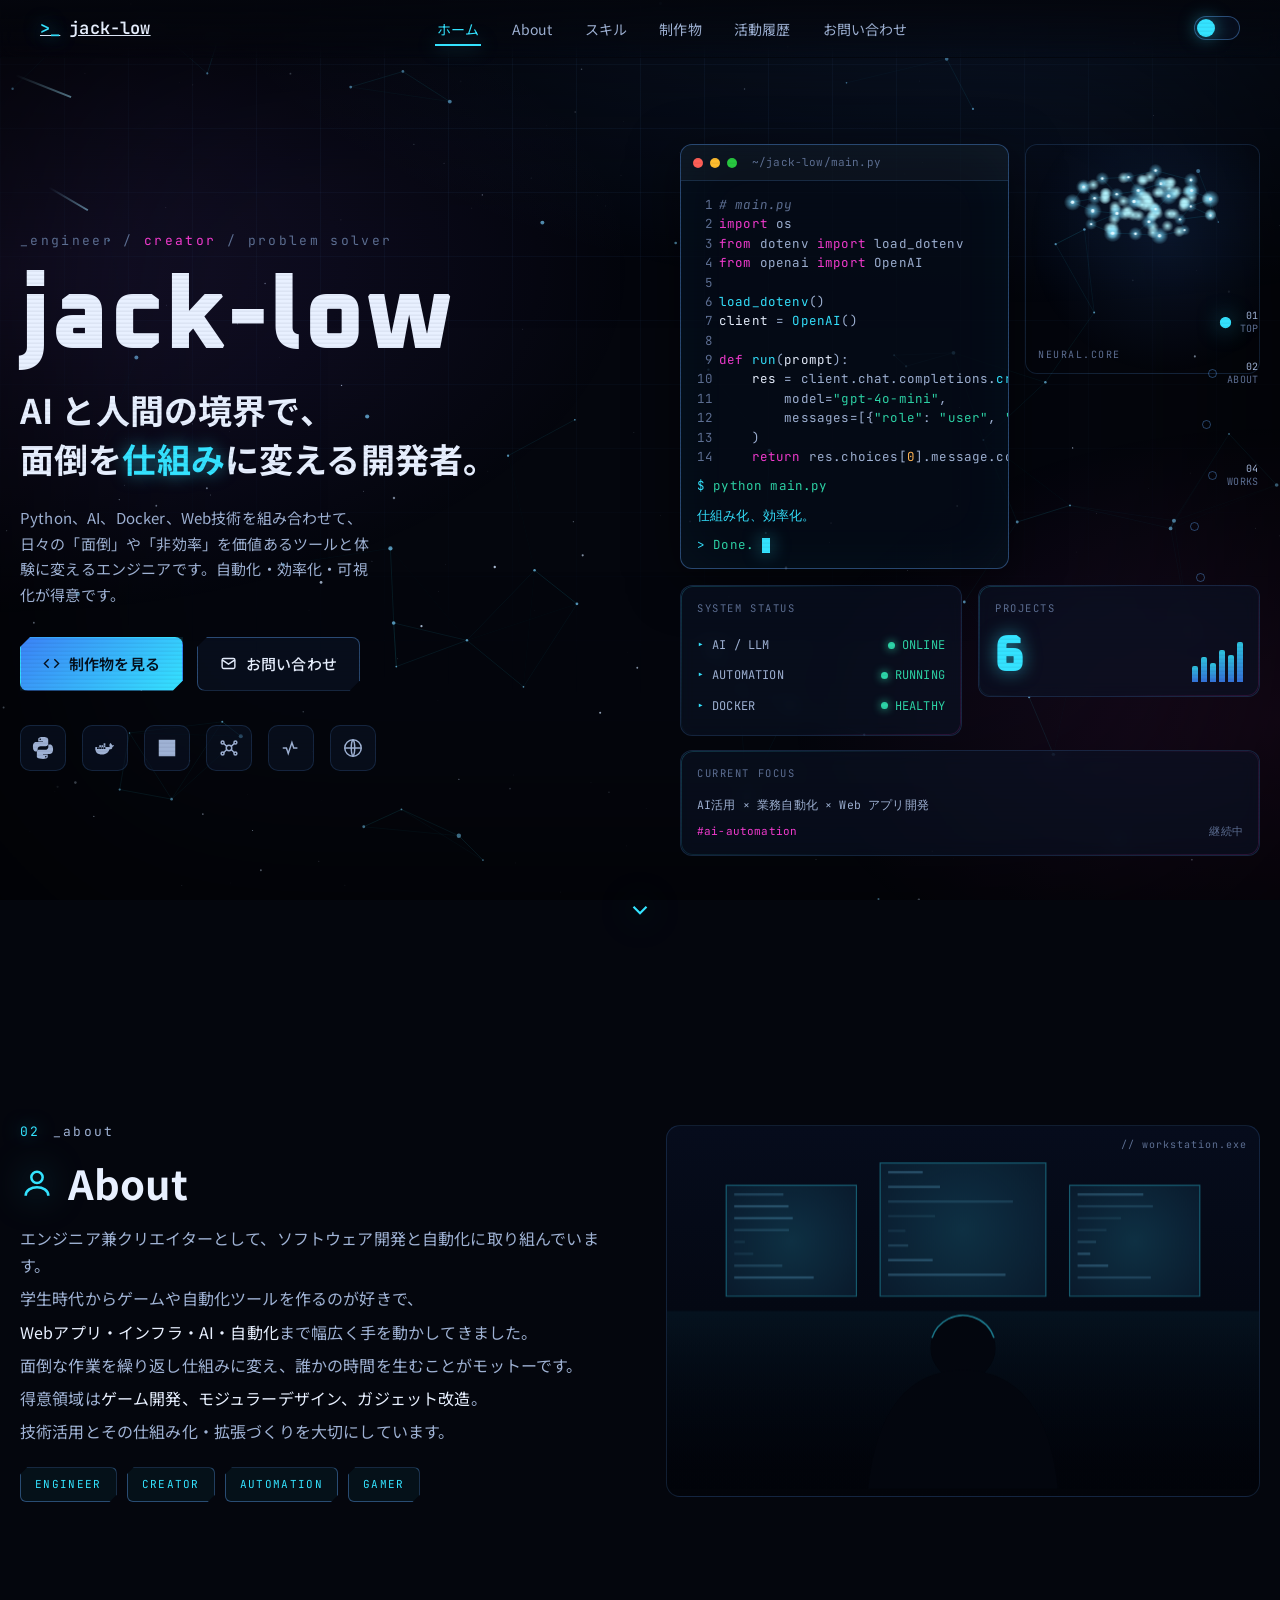
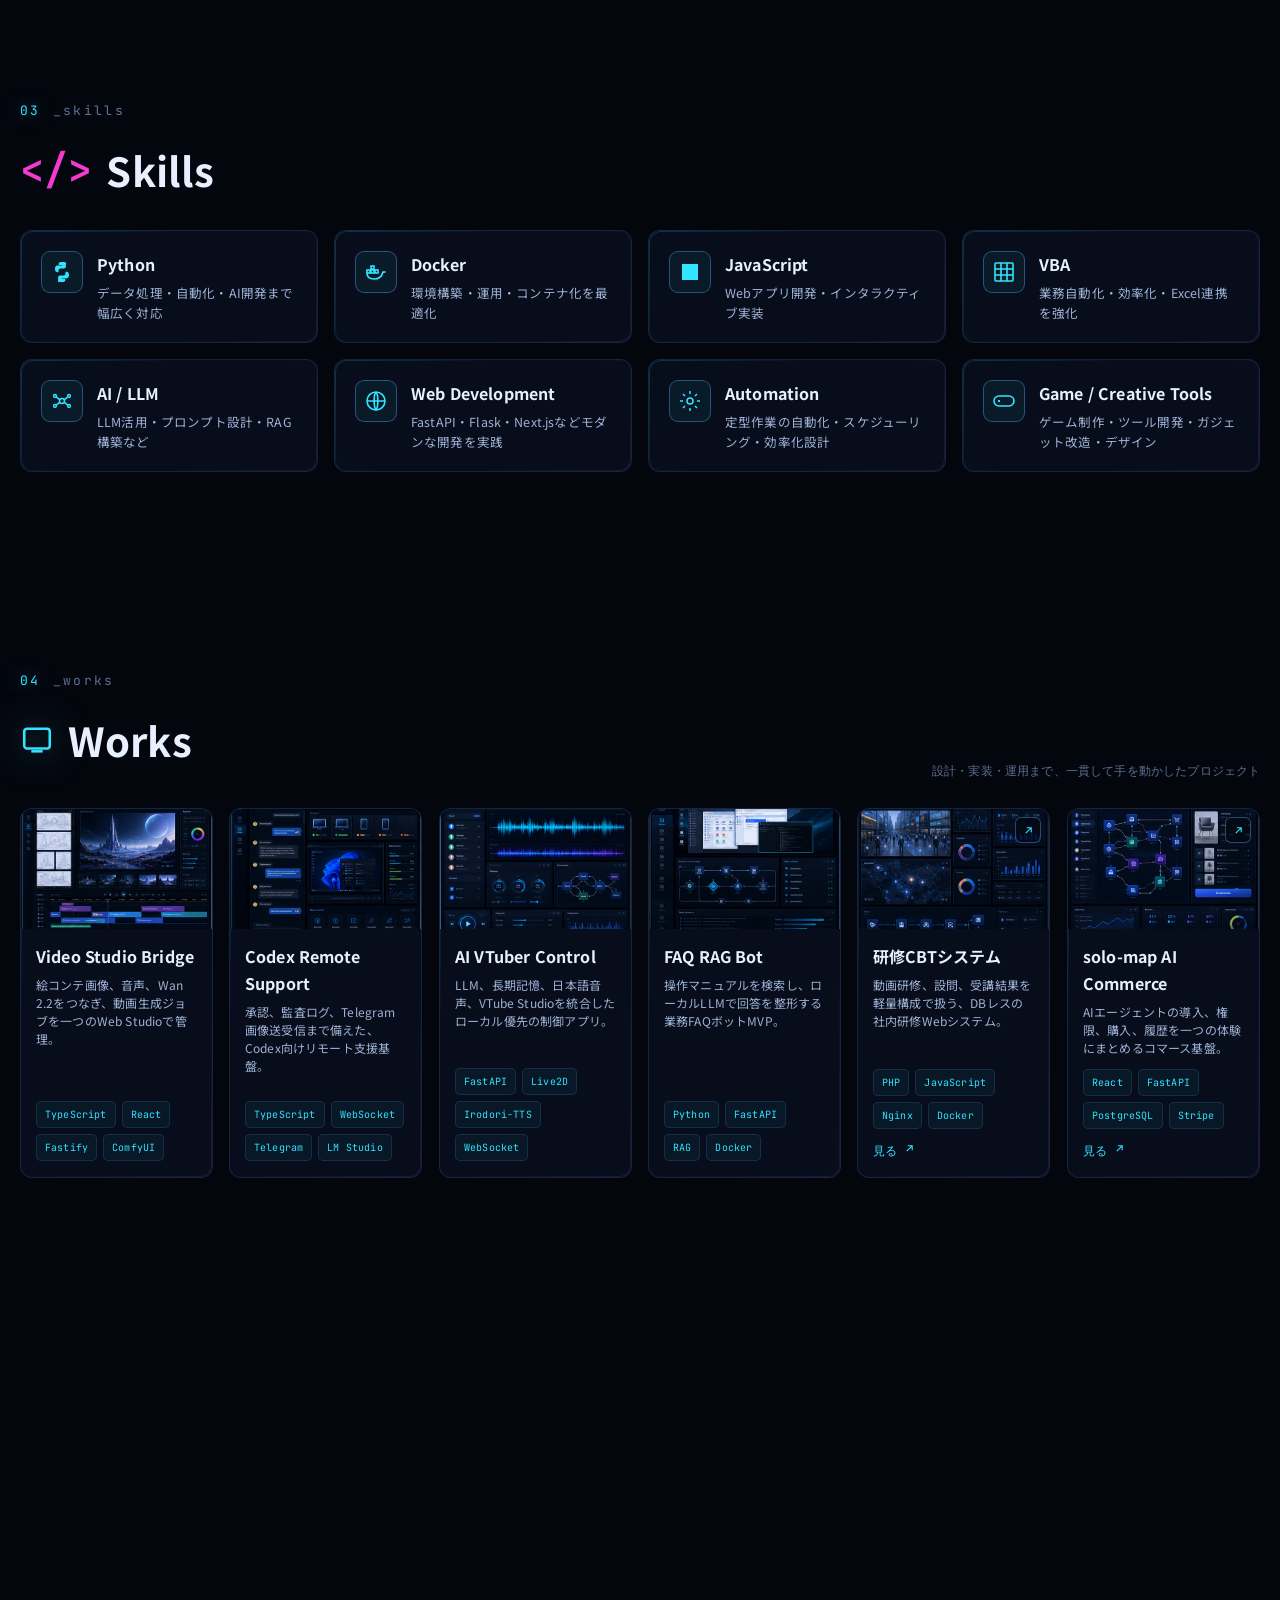
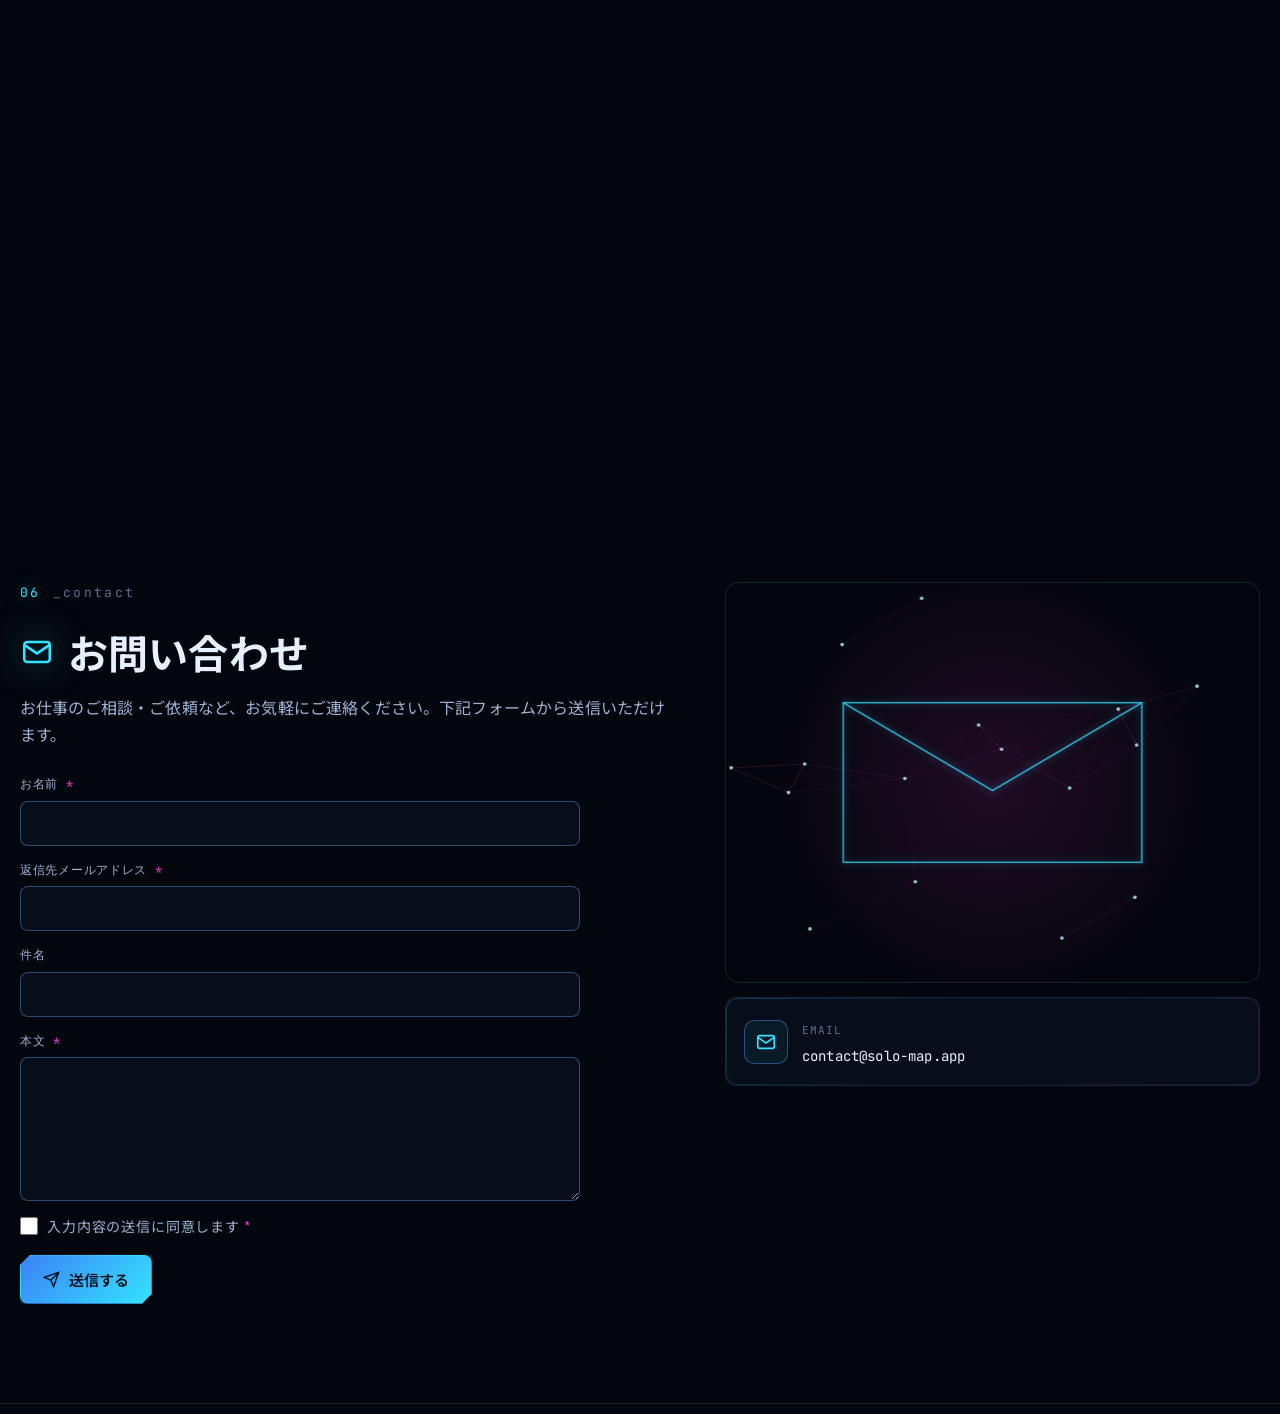
==== index.html @ bd703903 "Publish portfolio" ====
<!DOCTYPE html>
<html lang="ja" data-theme="dark">
<head>
<meta charset="UTF-8">
<meta name="viewport" content="width=device-width, initial-scale=1.0">

<!-- ===== Primary meta ===== -->
<title>jack-low — Engineer / Creator / Problem Solver</title>
<meta name="description" content="AIと自動化で日々の「面倒」を仕組みに変えるエンジニア jack-low のポートフォリオ。Python・AI/LLM・Docker・Web を軸に、自動化・効率化・可視化を手掛けています。">
<meta name="author" content="jack-low">
<meta name="robots" content="index, follow">
<meta name="theme-color" content="#04060d" media="(prefers-color-scheme: dark)">
<meta name="theme-color" content="#eef2fb" media="(prefers-color-scheme: light)">
<link rel="canonical" href="https://pfo.solo-map.app/">

<!-- ===== Open Graph ===== -->
<meta property="og:type" content="website">
<meta property="og:site_name" content="jack-low — Portfolio">
<meta property="og:title" content="jack-low — Engineer / Creator / Problem Solver">
<meta property="og:description" content="AIと自動化で日々の「面倒」を仕組みに変えるエンジニア jack-low のポートフォリオ。">
<meta property="og:url" content="https://pfo.solo-map.app/">
<meta property="og:locale" content="ja_JP">
<meta property="og:image" content="https://pfo.solo-map.app/assets/og-image.png">
<meta property="og:image:width" content="1200">
<meta property="og:image:height" content="630">
<meta property="og:image:alt" content="jack-low — Engineer / Creator / Problem Solver">

<!-- ===== Twitter/X card ===== -->
<meta name="twitter:card" content="summary_large_image">
<meta name="twitter:title" content="jack-low — Engineer / Creator / Problem Solver">
<meta name="twitter:description" content="AIと自動化で日々の「面倒」を仕組みに変えるエンジニア jack-low のポートフォリオ。">
<meta name="twitter:image" content="https://pfo.solo-map.app/assets/og-image.png">

<!-- ===== Icons / manifest ===== -->
<link rel="icon" href="/assets/favicon.svg" type="image/svg+xml">
<link rel="icon" href="/assets/favicon-32.png" sizes="32x32" type="image/png">
<link rel="apple-touch-icon" href="/assets/apple-touch-icon.png">
<link rel="manifest" href="/site.webmanifest">

<!-- ===== Fonts ===== -->
<link rel="preconnect" href="https://fonts.googleapis.com">
<link rel="preconnect" href="https://fonts.gstatic.com" crossorigin>
<link href="https://fonts.googleapis.com/css2?family=Oxanium:wght@500;600;700;800&family=Noto+Sans+JP:wght@400;500;700&family=JetBrains+Mono:wght@400;500;600&display=swap" rel="stylesheet">

<!-- ===== Styles ===== -->
<link rel="stylesheet" href="css/style.css">
<link rel="stylesheet" href="css/sections.css">

<!-- ===== Structured data ===== -->
<script type="application/ld+json">
{
  "@context": "https://schema.org",
  "@type": "Person",
  "name": "jack-low",
  "url": "https://pfo.solo-map.app/",
  "image": "https://pfo.solo-map.app/assets/og-image.png",
  "jobTitle": "Engineer / Creator",
  "email": "mailto:contact@solo-map.app",
  "knowsAbout": ["Python", "AI", "LLM", "Docker", "JavaScript", "Web Development", "Automation"],
  "description": "AIと自動化で日々の面倒を仕組みに変えるエンジニア。"
}
</script>
<script type="application/ld+json">
{
  "@context": "https://schema.org",
  "@type": "WebSite",
  "name": "jack-low — Portfolio",
  "url": "https://pfo.solo-map.app/",
  "inLanguage": "ja"
}
</script>
</head>
<body>

<!-- skip link -->
<a class="skip-link" href="#main">本文へスキップ</a>

<!-- backdrop layers (decorative) -->
<canvas id="bg-canvas" aria-hidden="true"></canvas>
<div class="atmosphere" aria-hidden="true"></div>
<div class="grid-overlay" aria-hidden="true"></div>
<div class="vignette" aria-hidden="true"></div>

<!-- ===== NAV ===== -->
<nav class="nav" id="nav" aria-label="メインナビゲーション">
  <a class="brand" href="#top"><span class="chev" aria-hidden="true">&gt;_</span> jack-low</a>
  <ul class="nav-links">
    <li><a href="#top" data-nav="top" class="active" aria-current="page">ホーム</a></li>
    <li><a href="#about" data-nav="about">About</a></li>
    <li><a href="#skills" data-nav="skills">スキル</a></li>
    <li><a href="#works" data-nav="works">制作物</a></li>
    <li><a href="#timeline" data-nav="timeline">活動履歴</a></li>
    <li><a href="#contact" data-nav="contact">お問い合わせ</a></li>
  </ul>
  <div class="nav-right">
    <button class="toggle" id="theme-toggle" type="button" role="switch" aria-checked="false" aria-label="ダーク／ライトテーマ切替"><span class="knob" aria-hidden="true"></span></button>
    <button class="burger" id="burger" type="button" aria-label="メニューを開く" aria-expanded="false" aria-controls="mobile-menu"><span></span><span></span><span></span></button>
  </div>
</nav>

<div class="mobile-menu" id="mobile-menu" aria-hidden="true">
  <a href="#top">ホーム</a>
  <a href="#about">About</a>
  <a href="#skills">スキル</a>
  <a href="#works">制作物</a>
  <a href="#timeline">活動履歴</a>
  <a href="#contact">お問い合わせ</a>
</div>

<!-- ===== RIGHT RAIL (decorative section index) ===== -->
<nav class="rail" id="rail" aria-label="セクションナビゲーション">
  <a href="#top" data-rail="top" class="active" tabindex="-1"><span class="meta"><span class="rn">01</span>TOP</span><span class="dot"></span></a>
  <a href="#about" data-rail="about" tabindex="-1"><span class="meta"><span class="rn">02</span>ABOUT</span><span class="dot"></span></a>
  <a href="#skills" data-rail="skills" tabindex="-1"><span class="meta"><span class="rn">03</span>SKILLS</span><span class="dot"></span></a>
  <a href="#works" data-rail="works" tabindex="-1"><span class="meta"><span class="rn">04</span>WORKS</span><span class="dot"></span></a>
  <a href="#timeline" data-rail="timeline" tabindex="-1"><span class="meta"><span class="rn">05</span>TIMELINE</span><span class="dot"></span></a>
  <a href="#contact" data-rail="contact" tabindex="-1"><span class="meta"><span class="rn">06</span>CONTACT</span><span class="dot"></span></a>
</nav>

<main class="shell" id="main" tabindex="-1">

<!-- ===== HERO ===== -->
<section class="hero" id="top" data-screen-label="01 HERO">
  <div class="wrap">
    <div class="hero-grid">
      <div class="hero-copy">
        <p class="hero-eyebrow reveal-x">_engineer / <span class="b">creator</span> / problem solver</p>
        <h1 class="reveal-x" style="--d:80ms"><span class="glitch" id="glitch-name" data-text="jack-low">jack-low</span></h1>
        <p class="hero-lead reveal-x" style="--d:160ms">AI と人間の境界で、<br>面倒を<span class="hl">仕組み</span>に変える開発者。</p>
        <p class="hero-desc reveal-x" style="--d:240ms">Python、AI、Docker、Web技術を組み合わせて、日々の「面倒」や「非効率」を価値あるツールと体験に変えるエンジニアです。自動化・効率化・可視化が得意です。</p>
        <div class="hero-cta reveal-x" style="--d:320ms">
          <a href="#works" class="btn btn-primary"><svg class="mi" viewBox="0 0 24 24" fill="none" stroke="currentColor" stroke-width="2" aria-hidden="true"><polyline points="16 18 22 12 16 6"/><polyline points="8 6 2 12 8 18"/></svg>制作物を見る</a>
          <a href="#contact" class="btn btn-ghost"><svg class="mi" viewBox="0 0 24 24" fill="none" stroke="currentColor" stroke-width="2" aria-hidden="true"><rect x="3" y="5" width="18" height="14" rx="2"/><polyline points="3 7 12 13 21 7"/></svg>お問い合わせ</a>
        </div>
        <div class="tech-row reveal-x" style="--d:400ms">
          <span class="chip" title="Python"><svg viewBox="0 0 24 24" fill="currentColor" aria-hidden="true"><path d="M11.9 0C6.5 0 6.8 2.4 6.8 2.4v2.4h5.2v.7H4.7S1 5.1 1 10.6s3.3 5.3 3.3 5.3h1.9v-2.6s-.1-3.3 3.2-3.3h5.2s3.1.1 3.1-3V3S18.4 0 11.9 0zM9 1.6c.5 0 .9.4.9.9s-.4.9-.9.9-.9-.4-.9-.9.4-.9.9-.9z"/><path d="M12.1 24c5.4 0 5.1-2.4 5.1-2.4v-2.4h-5.2v-.7h7.3s3.7.4 3.7-5.1-3.3-5.3-3.3-5.3h-1.9v2.6s.1 3.3-3.2 3.3H8.4s-3.1-.1-3.1 3v4.9S5.6 24 12.1 24zM15 22.4c-.5 0-.9-.4-.9-.9s.4-.9.9-.9.9.4.9.9-.4.9-.9.9z"/></svg></span>
          <span class="chip" title="Docker"><svg viewBox="0 0 24 24" fill="currentColor" aria-hidden="true"><path d="M22 9.5c-.3-.2-1.4-.5-2.3-.3-.1-.9-.6-1.6-1.4-2.3l-.5-.4-.4.5c-.5.6-.7 1.6-.6 2.4 0 .3.2.8.4 1.2-.3.2-.9.4-1.6.4H1.5l-.1.5c-.2 1.4 0 2.9.7 4.2.7 1.4 1.9 2.4 3.4 2.9 1.6.6 4 .9 6.5 0 1.2-.4 2.3-1.1 3.2-2 .8-.9 1.4-1.9 1.8-3.1h.2c1.1 0 1.8-.4 2.2-.8.3-.3.5-.6.6-.9l.1-.3-.3-.2zM3.3 11.2h1.9v1.9H3.3zm2.4 0h1.9v1.9H5.7zm2.4 0H10v1.9H8.1zm2.4 0h1.9v1.9h-1.9zM5.7 9H7.6v1.9H5.7zm2.4 0H10v1.9H8.1zm2.4 0h1.9v1.9h-1.9zm0-2.2h1.9v1.9h-1.9z"/></svg></span>
          <span class="chip" title="JavaScript"><svg viewBox="0 0 24 24" fill="currentColor" aria-hidden="true"><path d="M3 3h18v18H3V3zm9.9 14.5c.4.8 1 1.4 2.1 1.4 1 0 1.6-.5 1.6-1.1 0-.8-.6-1.1-1.7-1.5l-.6-.3c-1.7-.7-2.8-1.6-2.8-3.5 0-1.7 1.3-3 3.3-3 1.4 0 2.5.5 3.2 1.8l-1.8 1.1c-.4-.7-.8-1-1.4-1-.6 0-1 .4-1 1 0 .6.4.9 1.4 1.3l.6.3c2 .8 3.1 1.7 3.1 3.6 0 2.1-1.6 3.2-3.8 3.2-2.1 0-3.5-1-4.2-2.3l1.9-1.1zM5.6 17.7c.3.6.6 1.1 1.4 1.1.7 0 1.2-.3 1.2-1.4V9.9h2.2v7.5c0 2.3-1.3 3.3-3.3 3.3-1.8 0-2.8-.9-3.3-2.1l1.8-.9z"/></svg></span>
          <span class="chip" title="AI / LLM"><svg viewBox="0 0 24 24" fill="none" stroke="currentColor" stroke-width="1.6" aria-hidden="true"><circle cx="12" cy="12" r="3"/><circle cx="5" cy="6" r="1.6"/><circle cx="19" cy="6" r="1.6"/><circle cx="5" cy="18" r="1.6"/><circle cx="19" cy="18" r="1.6"/><path d="M6.3 7l3.4 3.4M17.7 7l-3.4 3.4M6.3 17l3.4-3.4M17.7 17l-3.4-3.4"/></svg></span>
          <span class="chip" title="Automation"><svg viewBox="0 0 24 24" fill="none" stroke="currentColor" stroke-width="1.6" aria-hidden="true"><path d="M3 12h4l2 6 4-12 2 6h4"/></svg></span>
          <span class="chip" title="Web"><svg viewBox="0 0 24 24" fill="none" stroke="currentColor" stroke-width="1.6" aria-hidden="true"><circle cx="12" cy="12" r="9"/><path d="M3 12h18M12 3c2.5 2.5 2.5 15 0 18M12 3c-2.5 2.5-2.5 15 0 18"/></svg></span>
        </div>
      </div>

      <div class="hero-stage">
        <div class="hero-stage-top">
          <!-- terminal -->
          <div class="terminal reveal" style="--d:120ms">
            <div class="terminal-bar"><span class="d r" aria-hidden="true"></span><span class="d y" aria-hidden="true"></span><span class="d g" aria-hidden="true"></span><span class="fn">~/jack-low/main.py</span></div>
            <div class="terminal-body" id="terminal-body" aria-hidden="true"></div>
          </div>
          <!-- brain -->
          <div class="brain-box reveal" style="--d:200ms">
            <canvas id="brain-canvas" aria-hidden="true"></canvas>
            <span class="brain-label">NEURAL.CORE</span>
          </div>
        </div>

        <div class="stat-stack">
          <div class="hero-stage-top" style="grid-template-columns:1fr 1fr">
            <!-- system status -->
            <div class="panel stat-card reveal" style="--d:260ms">
              <div class="hd"><span>SYSTEM STATUS</span></div>
              <div class="status-row"><span class="nm">AI / LLM</span><span class="st"><span class="pulse" aria-hidden="true"></span>ONLINE</span></div>
              <div class="status-row"><span class="nm">AUTOMATION</span><span class="st"><span class="pulse" aria-hidden="true"></span>RUNNING</span></div>
              <div class="status-row"><span class="nm">DOCKER</span><span class="st"><span class="pulse" aria-hidden="true"></span>HEALTHY</span></div>
            </div>
            <!-- projects count -->
            <div class="panel stat-card reveal" style="--d:320ms">
              <div class="hd"><span>PROJECTS</span></div>
              <div class="bigstat">
                <span class="num" data-count="6">0</span>
                <div class="bars" aria-hidden="true"><i style="height:40%"></i><i style="height:62%"></i><i style="height:48%"></i><i style="height:80%"></i><i style="height:66%"></i><i style="height:100%"></i></div>
              </div>
            </div>
          </div>
          <!-- current focus (was a placeholder "latest commit") -->
          <div class="panel stat-card commit reveal" style="--d:380ms">
            <div class="hd"><span>CURRENT FOCUS</span></div>
            <p class="msg">AI活用 × 業務自動化 × Web アプリ開発</p>
            <div class="meta"><span class="hash">#ai-automation</span><span class="ago">継続中</span></div>
          </div>
        </div>
      </div>
    </div>
    <div class="scroll-cue" aria-hidden="true"><svg viewBox="0 0 24 24" fill="none" stroke="currentColor" stroke-width="2"><polyline points="6 9 12 15 18 9"/></svg></div>
  </div>
</section>

<!-- ===== ABOUT ===== -->
<section id="about" data-screen-label="02 ABOUT">
  <div class="wrap">
    <div class="about-grid">
      <div class="about-text reveal-x">
        <p class="sec-eyebrow"><span class="num">02</span> _about</p>
        <h2 class="sec-title"><svg class="ic" viewBox="0 0 24 24" fill="none" stroke="currentColor" stroke-width="1.8" aria-hidden="true"><circle cx="12" cy="8" r="4"/><path d="M4 21c0-4 4-6 8-6s8 2 8 6"/></svg>About</h2>
        <p>エンジニア兼クリエイターとして、ソフトウェア開発と自動化に取り組んでいます。</p>
        <p>学生時代からゲームや自動化ツールを作るのが好きで、</p>
        <p><span class="em">Webアプリ・インフラ・AI・自動化</span>まで幅広く手を動かしてきました。</p>
        <p>面倒な作業を繰り返し仕組みに変え、誰かの時間を生むことがモットーです。</p>
        <p>得意領域は<span class="em">ゲーム開発、モジュラーデザイン、ガジェット改造</span>。</p>
        <p>技術活用とその仕組み化・拡張づくりを大切にしています。</p>
        <div class="tags">
          <span class="tag-pill">ENGINEER</span>
          <span class="tag-pill">CREATOR</span>
          <span class="tag-pill">AUTOMATION</span>
          <span class="tag-pill">GAMER</span>
        </div>
      </div>
      <div class="scene reveal-x reveal-r" style="--d:120ms">
        <canvas id="scene-canvas" aria-hidden="true"></canvas>
        <span class="tagline">// workstation.exe</span>
      </div>
    </div>
  </div>
</section>

<!-- ===== SKILLS ===== -->
<section id="skills" data-screen-label="03 SKILLS">
  <div class="wrap">
    <p class="sec-eyebrow reveal"><span class="num">03</span> _skills</p>
    <h2 class="sec-title reveal" style="--d:60ms"><span class="br" aria-hidden="true">&lt;/&gt;</span> Skills</h2>
    <div class="skill-grid" style="margin-top:26px">
      <div class="panel skill-card reveal"><span class="sweep" aria-hidden="true"></span><div class="ic" aria-hidden="true"><svg viewBox="0 0 24 24" fill="var(--cyan)"><path d="M11.9 2C8.5 2 8.7 3.5 8.7 3.5v1.6h3.3v.5H7.5S5 5.3 5 8.8s2.2 3.4 2.2 3.4h1.3v-1.7s0-2.1 2.1-2.1h3.3s2 0 2-1.9V3.9S18 2 11.9 2z"/><path d="M12.1 22c3.4 0 3.2-1.5 3.2-1.5v-1.6h-3.3v-.5h4.5s2.5.2 2.5-3.3-2.2-3.4-2.2-3.4h-1.3v1.7s0 2.1-2.1 2.1H10.1s-2 0-2 1.9v3.6S6 22 12.1 22z"/></svg></div><div><h3>Python</h3><p>データ処理・自動化・AI開発まで幅広く対応</p></div></div>
      <div class="panel skill-card reveal" style="--d:80ms"><span class="sweep" aria-hidden="true"></span><div class="ic" aria-hidden="true"><svg viewBox="0 0 24 24" fill="none" stroke="var(--cyan)" stroke-width="1.6"><rect x="3" y="10" width="3" height="3"/><rect x="7" y="10" width="3" height="3"/><rect x="11" y="10" width="3" height="3"/><rect x="7" y="6" width="3" height="3"/><path d="M3 13c0 4 3 6 7 6 5 0 8-3 9-7 1 .2 2 0 2.5-.6"/></svg></div><div><h3>Docker</h3><p>環境構築・運用・コンテナ化を最適化</p></div></div>
      <div class="panel skill-card reveal" style="--d:160ms"><span class="sweep" aria-hidden="true"></span><div class="ic" aria-hidden="true"><svg viewBox="0 0 24 24" fill="var(--cyan)"><path d="M4 4h16v16H4V4zm11 13c.3.5.7.9 1.5.9.7 0 1.1-.3 1.1-.8 0-.5-.4-.7-1.1-1l-.4-.2c-1.2-.5-2-1.1-2-2.4 0-1.2.9-2 2.3-2 1 0 1.7.3 2.2 1.2l-1.2.8c-.3-.5-.6-.7-1-.7s-.7.3-.7.7c0 .4.3.6.9.9l.4.2c1.4.6 2.1 1.2 2.1 2.5 0 1.4-1.1 2.2-2.6 2.2-1.4 0-2.4-.7-2.9-1.6l1.4-.9zM9 17.2c.2.4.4.7.9.7.5 0 .8-.2.8-1V12h1.5v5c0 1.5-.9 2.2-2.2 2.2-1.2 0-1.9-.6-2.3-1.4l1.3-.6z"/></svg></div><div><h3>JavaScript</h3><p>Webアプリ開発・インタラクティブ実装</p></div></div>
      <div class="panel skill-card reveal" style="--d:240ms"><span class="sweep" aria-hidden="true"></span><div class="ic" aria-hidden="true"><svg viewBox="0 0 24 24" fill="none" stroke="var(--cyan)" stroke-width="1.6"><rect x="3" y="3" width="18" height="18" rx="1"/><path d="M3 9h18M3 15h18M9 3v18M15 3v18"/></svg></div><div><h3>VBA</h3><p>業務自動化・効率化・Excel連携を強化</p></div></div>
      <div class="panel skill-card reveal" style="--d:80ms"><span class="sweep" aria-hidden="true"></span><div class="ic" aria-hidden="true"><svg viewBox="0 0 24 24" fill="none" stroke="var(--cyan)" stroke-width="1.5"><circle cx="12" cy="12" r="2.5"/><circle cx="5" cy="7" r="1.4"/><circle cx="19" cy="7" r="1.4"/><circle cx="5" cy="17" r="1.4"/><circle cx="19" cy="17" r="1.4"/><path d="M6.2 7.8l3.6 3M17.8 7.8l-3.6 3M6.2 16.2l3.6-3M17.8 16.2l-3.6-3"/></svg></div><div><h3>AI / LLM</h3><p>LLM活用・プロンプト設計・RAG構築など</p></div></div>
      <div class="panel skill-card reveal" style="--d:160ms"><span class="sweep" aria-hidden="true"></span><div class="ic" aria-hidden="true"><svg viewBox="0 0 24 24" fill="none" stroke="var(--cyan)" stroke-width="1.6"><circle cx="12" cy="12" r="9"/><path d="M3 12h18M12 3c2.5 2.5 2.5 15 0 18M12 3c-2.5 2.5-2.5 15 0 18"/></svg></div><div><h3>Web Development</h3><p>FastAPI・Flask・Next.jsなどモダンな開発を実践</p></div></div>
      <div class="panel skill-card reveal" style="--d:240ms"><span class="sweep" aria-hidden="true"></span><div class="ic" aria-hidden="true"><svg viewBox="0 0 24 24" fill="none" stroke="var(--cyan)" stroke-width="1.5"><circle cx="12" cy="12" r="3"/><path d="M12 2v3M12 19v3M2 12h3M19 12h3M5 5l2 2M17 17l2 2M19 5l-2 2M7 17l-2 2"/></svg></div><div><h3>Automation</h3><p>定型作業の自動化・スケジューリング・効率化設計</p></div></div>
      <div class="panel skill-card reveal" style="--d:320ms"><span class="sweep" aria-hidden="true"></span><div class="ic" aria-hidden="true"><svg viewBox="0 0 24 24" fill="none" stroke="var(--cyan)" stroke-width="1.6"><rect x="2" y="7" width="20" height="10" rx="5"/><path d="M7 11v2M6 12h2M15 11.5h.01M18 13.5h.01"/></svg></div><div><h3>Game / Creative Tools</h3><p>ゲーム制作・ツール開発・ガジェット改造・デザイン</p></div></div>
    </div>
  </div>
</section>

<!-- ===== WORKS ===== -->
<section id="works" data-screen-label="04 WORKS">
  <div class="wrap">
    <div class="works-head">
      <div class="reveal">
        <p class="sec-eyebrow"><span class="num">04</span> _works</p>
        <h2 class="sec-title"><svg class="ic" viewBox="0 0 24 24" fill="none" stroke="currentColor" stroke-width="1.8" aria-hidden="true"><rect x="3" y="4" width="18" height="14" rx="2"/><path d="M8 20h8"/></svg>Works</h2>
      </div>
      <p class="works-note reveal" style="--d:80ms">設計・実装・運用まで、一貫して手を動かしたプロジェクト</p>
    </div>
    <div class="works-rail" id="works-rail"></div>
  </div>
</section>

<!-- ===== TIMELINE ===== -->
<section id="timeline" data-screen-label="05 TIMELINE">
  <div class="wrap">
    <div class="timeline-grid">
      <div class="reveal-x">
        <p class="sec-eyebrow"><span class="num">05</span> _timeline</p>
        <h2 class="sec-title"><svg class="ic" viewBox="0 0 24 24" fill="none" stroke="currentColor" stroke-width="1.8" aria-hidden="true"><circle cx="12" cy="12" r="9"/><path d="M12 7v5l3 2"/></svg>活動履歴</h2>
        <!-- EDIT: 実際の年・出来事に差し替えてください（現状は事実ベースの概略） -->
        <ul class="tl-list" style="margin-top:18px">
          <li class="tl-item reveal"><span class="yr">2024</span><span class="ev">AI・LLMを活用した<span class="em">分析・効率化ツール</span>の開発に注力</span></li>
          <li class="tl-item reveal" style="--d:80ms"><span class="yr">2023</span><span class="ev">データ取得から通知までの<span class="em">業務自動化パイプライン</span>を構築</span></li>
          <li class="tl-item reveal" style="--d:160ms"><span class="yr">2023</span><span class="ev">Docker + FastAPI で開発・運用の基盤を整備</span></li>
          <li class="tl-item reveal" style="--d:240ms"><span class="yr">2022</span><span class="ev">Python製のゲームを制作・公開</span></li>
          <li class="tl-item reveal" style="--d:320ms"><span class="yr">2021</span><span class="ev">エンジニアとしての活動を本格化</span></li>
          <li class="tl-item reveal" style="--d:400ms"><span class="yr">2020</span><span class="ev">独学でプログラミングを学び始める</span></li>
        </ul>
      </div>
      <div class="constellation reveal-x reveal-r" style="--d:120ms">
        <canvas id="constellation-canvas" aria-hidden="true"></canvas>
      </div>
    </div>
  </div>
</section>

<!-- ===== CONTACT ===== -->
<section id="contact" data-screen-label="06 CONTACT">
  <div class="wrap">
    <div class="contact-grid">
      <div class="reveal-x">
        <p class="sec-eyebrow"><span class="num">06</span> _contact</p>
        <h2 class="sec-title"><svg class="ic" viewBox="0 0 24 24" fill="none" stroke="currentColor" stroke-width="1.8" aria-hidden="true"><rect x="3" y="5" width="18" height="14" rx="2"/><polyline points="3 7 12 13 21 7"/></svg>お問い合わせ</h2>
        <p class="contact-lead">お仕事のご相談・ご依頼など、お気軽にご連絡ください。下記フォームから送信いただけます。</p>

        <form id="contact-form" class="contact-form" novalidate>
          <div class="field">
            <label for="cf-name">お名前 <span class="req" aria-hidden="true">*</span></label>
            <input id="cf-name" name="name" type="text" autocomplete="name" required maxlength="80" aria-required="true" aria-describedby="cf-name-err">
            <p class="err" id="cf-name-err" role="alert"></p>
          </div>
          <div class="field">
            <label for="cf-email">返信先メールアドレス <span class="req" aria-hidden="true">*</span></label>
            <input id="cf-email" name="email" type="email" autocomplete="email" required maxlength="160" aria-required="true" aria-describedby="cf-email-err">
            <p class="err" id="cf-email-err" role="alert"></p>
          </div>
          <div class="field">
            <label for="cf-subject">件名</label>
            <input id="cf-subject" name="subject" type="text" maxlength="120" aria-describedby="cf-subject-err">
            <p class="err" id="cf-subject-err" role="alert"></p>
          </div>
          <div class="field">
            <label for="cf-message">本文 <span class="req" aria-hidden="true">*</span></label>
            <textarea id="cf-message" name="message" rows="5" required minlength="5" maxlength="4000" aria-required="true" aria-describedby="cf-message-err"></textarea>
            <p class="err" id="cf-message-err" role="alert"></p>
          </div>

          <!-- honeypot: visually hidden, must stay empty -->
          <div class="hp" aria-hidden="true">
            <label>会社名（入力しないでください）<input type="text" name="company" tabindex="-1" autocomplete="off"></label>
          </div>

          <div class="field consent">
            <label class="checkbox"><input id="cf-consent" name="consent" type="checkbox" required aria-required="true"> <span>入力内容の送信に同意します <span class="req" aria-hidden="true">*</span></span></label>
            <p class="err" id="cf-consent-err" role="alert"></p>
          </div>

          <!-- Cloudflare Turnstile: rendered only when a real site key is set in js/config.js -->
          <div id="cf-turnstile" class="cf-turnstile-slot"></div>

          <button type="submit" class="btn btn-primary" id="cf-submit"><svg class="mi" viewBox="0 0 24 24" fill="none" stroke="currentColor" stroke-width="2" aria-hidden="true"><path d="M22 2 11 13"/><path d="M22 2 15 22l-4-9-9-4 20-7z"/></svg>送信する</button>
          <p class="form-status" id="cf-status" role="status" aria-live="polite"></p>
        </form>
      </div>

      <div class="contact-side reveal-x reveal-r" style="--d:120ms">
        <div class="contact-art">
          <canvas id="contact-canvas" aria-hidden="true"></canvas>
        </div>
        <a class="panel contact-card email-card" href="mailto:contact@solo-map.app">
          <span class="ic" aria-hidden="true"><svg viewBox="0 0 24 24" fill="none" stroke="currentColor" stroke-width="1.8"><rect x="3" y="5" width="18" height="14" rx="2"/><polyline points="3 7 12 13 21 7"/></svg></span>
          <span><span class="lb">EMAIL</span><br><span class="vl">contact@solo-map.app</span></span>
        </a>
        <!-- READY-TO-ENABLE: GitHub link (handle: __nullx2__). Set social.github.enabled = true in js/config.js to show. -->
      </div>
    </div>
  </div>
</section>

</main>

<!-- ===== FOOTER ===== -->
<footer class="footer">
  <div class="wrap">
    <a class="brand" href="#top"><span class="chev" aria-hidden="true">&gt;_</span> jack-low</a>
    <span class="cr">© <span id="footer-year">2026</span> jack-low — pfo.solo-map.app</span>
    <button class="to-top" id="to-top" type="button" aria-label="ページトップへ戻る"><svg viewBox="0 0 24 24" fill="none" stroke="currentColor" stroke-width="2" aria-hidden="true"><polyline points="18 15 12 9 6 15"/></svg></button>
  </div>
</footer>

<div class="scanlines" aria-hidden="true"></div>

<script src="js/config.js"></script>
<script src="js/util.js"></script>
<script src="js/works.js"></script>
<script src="js/background.js"></script>
<script src="js/neural.js"></script>
<script src="js/scenes.js"></script>
<script src="js/typing.js"></script>
<script src="js/scroll.js"></script>
<script src="js/contact.js"></script>
<script src="js/ui.js"></script>
</body>
</html>
---- css/style.css ----
/* ============================================================
   jack-low — Sci-Fi Portfolio
   Design system: neon-blue / magenta / violet on deep space navy
   ============================================================ */

:root {
  /* base space palette */
  --bg-0: #04060d;
  --bg-1: #060a16;
  --bg-2: #0a1124;
  --panel: rgba(12, 20, 40, 0.55);
  --panel-solid: #0a1020;
  --line: rgba(96, 165, 250, 0.16);
  --line-strong: rgba(96, 165, 250, 0.4);

  /* text */
  --ink: #e8f0ff;
  --ink-dim: #9fb2d4;
  --ink-faint: #5d6f93;

  /* neon accents */
  --cyan: #34e3ff;
  --blue: #3b82f6;
  --violet: #8b5cf6;
  --magenta: #f43bd0;
  --magenta-hot: #ff2bb5;
  --green: #2dd4a7;

  --glow-cyan: 0 0 18px rgba(52, 227, 255, 0.55);
  --glow-blue: 0 0 18px rgba(59, 130, 246, 0.55);
  --glow-magenta: 0 0 18px rgba(244, 59, 208, 0.5);

  --maxw: 1240px;
  --rail: 64px;

  --font-disp: 'Oxanium', system-ui, sans-serif;
  --font-jp: 'Noto Sans JP', system-ui, sans-serif;
  --font-mono: 'JetBrains Mono', 'Roboto Mono', monospace;
}

/* ---------- light theme overrides ---------- */
html[data-theme="light"] {
  --bg-0: #eef2fb;
  --bg-1: #e6ecf8;
  --bg-2: #dfe7f6;
  --panel: rgba(255, 255, 255, 0.66);
  --panel-solid: #f4f7ff;
  --line: rgba(37, 99, 235, 0.18);
  --line-strong: rgba(37, 99, 235, 0.38);
  --ink: #0b1530;
  --ink-dim: #43557a;
  --ink-faint: #8294b6;
}

* { box-sizing: border-box; margin: 0; padding: 0; }

html { scroll-behavior: smooth; }
@media (prefers-reduced-motion: reduce) { html { scroll-behavior: auto; } }

/* ---------- accessibility: skip link + focus ---------- */
.skip-link {
  position: fixed;
  top: 8px; left: 8px;
  z-index: 200;
  transform: translateY(-150%);
  background: var(--cyan);
  color: #04101e;
  font-family: var(--font-jp);
  font-weight: 600;
  padding: 10px 16px;
  border-radius: 8px;
  text-decoration: none;
  transition: transform .2s;
}
.skip-link:focus { transform: none; outline: 2px solid #04101e; outline-offset: 2px; }

:focus-visible {
  outline: 2px solid var(--cyan);
  outline-offset: 3px;
  border-radius: 4px;
}
#main:focus { outline: none; }
@media (prefers-reduced-motion: reduce) { .skip-link { transition: none; } }

body {
  font-family: var(--font-jp);
  background: var(--bg-0);
  color: var(--ink);
  line-height: 1.7;
  overflow-x: hidden;
  -webkit-font-smoothing: antialiased;
  letter-spacing: 0.01em;
}

/* fixed background canvas + atmospheric layers */
#bg-canvas {
  position: fixed;
  inset: 0;
  z-index: 0;
  pointer-events: none;
}
.atmosphere {
  position: fixed;
  inset: 0;
  z-index: 0;
  pointer-events: none;
  background:
    radial-gradient(120% 80% at 80% -10%, rgba(59, 130, 246, 0.18), transparent 55%),
    radial-gradient(90% 70% at 0% 30%, rgba(139, 92, 246, 0.14), transparent 55%),
    radial-gradient(70% 60% at 100% 80%, rgba(244, 59, 208, 0.10), transparent 55%);
  transition: opacity .4s;
}
html[data-theme="light"] .atmosphere { opacity: .5; }

/* grid overlay */
.grid-overlay {
  position: fixed;
  inset: 0;
  z-index: 0;
  pointer-events: none;
  background-image:
    linear-gradient(var(--line) 1px, transparent 1px),
    linear-gradient(90deg, var(--line) 1px, transparent 1px);
  background-size: 64px 64px;
  -webkit-mask-image: radial-gradient(120% 100% at 50% 0%, #000 0%, transparent 80%);
          mask-image: radial-gradient(120% 100% at 50% 0%, #000 0%, transparent 80%);
  opacity: .5;
}

/* scanline + vignette */
.scanlines {
  position: fixed;
  inset: 0;
  z-index: 60;
  pointer-events: none;
  background: repeating-linear-gradient(
    to bottom, rgba(0,0,0,0) 0px, rgba(0,0,0,0) 2px,
    rgba(0, 10, 25, 0.14) 3px, rgba(0, 10, 25, 0.14) 4px);
  mix-blend-mode: multiply;
  opacity: .35;
}
.vignette {
  position: fixed;
  inset: 0;
  z-index: 1;
  pointer-events: none;
  box-shadow: inset 0 0 240px 40px rgba(0,0,0,.65);
}
html[data-theme="light"] .scanlines { opacity: .12; }
html[data-theme="light"] .vignette { box-shadow: inset 0 0 240px 40px rgba(120,140,180,.3); }

/* ---------- layout shell ---------- */
.shell { position: relative; z-index: 2; }
.wrap {
  width: min(100% - 40px, var(--maxw));
  margin-inline: auto;
}
section {
  position: relative;
  padding-block: clamp(72px, 11vh, 130px);
}

/* section eyebrow / index */
.sec-eyebrow {
  display: flex;
  align-items: center;
  gap: 12px;
  font-family: var(--font-mono);
  font-size: 13px;
  letter-spacing: .18em;
  color: var(--ink-faint);
  margin-bottom: 14px;
}
.sec-eyebrow .num {
  color: var(--cyan);
  text-shadow: var(--glow-cyan);
}
.sec-eyebrow .tag { color: var(--magenta); }
.sec-title {
  font-family: var(--font-jp);
  font-weight: 700;
  font-size: clamp(26px, 3.4vw, 40px);
  display: flex;
  align-items: center;
  gap: 14px;
  margin-bottom: 8px;
}
.sec-title .ic {
  width: 34px; height: 34px;
  color: var(--cyan);
  filter: drop-shadow(var(--glow-cyan));
}
.sec-title .br { color: var(--magenta); font-family: var(--font-mono); font-weight: 600; }

/* ---------- nav ---------- */
.nav {
  position: fixed;
  top: 0; left: 0; right: 0;
  z-index: 50;
  display: flex;
  align-items: center;
  justify-content: space-between;
  padding: 14px clamp(16px, 4vw, 40px);
  background: linear-gradient(to bottom, rgba(4,6,13,.9), rgba(4,6,13,.4) 70%, transparent);
  backdrop-filter: blur(10px);
  border-bottom: 1px solid transparent;
  transition: border-color .3s, background .3s;
}
.nav.scrolled {
  border-bottom: 1px solid var(--line);
  background: rgba(4,6,13,.82);
}
html[data-theme="light"] .nav { background: linear-gradient(to bottom, rgba(238,242,251,.92), rgba(238,242,251,.4) 70%, transparent); }
html[data-theme="light"] .nav.scrolled { background: rgba(238,242,251,.85); }

.brand {
  font-family: var(--font-mono);
  font-weight: 600;
  font-size: 17px;
  display: flex;
  align-items: center;
  gap: 9px;
  color: var(--ink);
}
.brand .chev { color: var(--cyan); text-shadow: var(--glow-cyan); }

.nav-links {
  display: flex;
  gap: clamp(14px, 2.2vw, 30px);
  align-items: center;
  list-style: none;
}
.nav-links a {
  font-size: 14px;
  color: var(--ink-dim);
  text-decoration: none;
  position: relative;
  padding: 4px 2px;
  transition: color .25s;
}
.nav-links a:hover, .nav-links a.active { color: var(--cyan); }
.nav-links a.active::after {
  content: "";
  position: absolute;
  left: 0; right: 0; bottom: -3px;
  height: 2px;
  background: var(--cyan);
  box-shadow: var(--glow-cyan);
}

.nav-right { display: flex; align-items: center; gap: 16px; }

/* theme toggle */
.toggle {
  --w: 46px;
  width: var(--w); height: 24px;
  border-radius: 20px;
  border: 1px solid var(--line-strong);
  background: var(--panel);
  position: relative;
  cursor: pointer;
  flex: none;
}
.toggle .knob {
  position: absolute;
  top: 2px; left: 2px;
  width: 18px; height: 18px;
  border-radius: 50%;
  background: var(--cyan);
  box-shadow: var(--glow-cyan);
  transition: transform .3s cubic-bezier(.6,.1,.2,1.2), background .3s;
}
html[data-theme="light"] .toggle .knob { transform: translateX(22px); background: var(--violet); box-shadow: 0 0 14px rgba(139,92,246,.6); }

/* hamburger */
.burger { display: none; background: none; border: 0; cursor: pointer; width: 30px; height: 24px; position: relative; }
.burger span { position: absolute; left: 0; right: 0; height: 2px; background: var(--ink); transition: .3s; }
.burger span:nth-child(1) { top: 2px; }
.burger span:nth-child(2) { top: 11px; }
.burger span:nth-child(3) { top: 20px; }
body.menu-open .burger span:nth-child(1) { transform: translateY(9px) rotate(45deg); }
body.menu-open .burger span:nth-child(2) { opacity: 0; }
body.menu-open .burger span:nth-child(3) { transform: translateY(-9px) rotate(-45deg); }

/* ---------- right section rail ---------- */
.rail {
  position: fixed;
  top: 50%; right: 22px;
  transform: translateY(-50%);
  z-index: 40;
  display: flex;
  flex-direction: column;
  gap: 26px;
}
.rail a {
  display: flex;
  align-items: center;
  gap: 10px;
  text-decoration: none;
  flex-direction: row-reverse;
}
.rail .dot {
  width: 9px; height: 9px;
  border-radius: 50%;
  border: 1px solid var(--line-strong);
  background: transparent;
  transition: .3s;
  flex: none;
}
.rail .meta {
  text-align: right;
  font-family: var(--font-mono);
  font-size: 10px;
  line-height: 1.25;
  color: var(--ink-faint);
  opacity: 0;
  transform: translateX(6px);
  transition: .3s;
}
.rail .meta .rn { display: block; color: var(--ink-dim); }
.rail a:hover .meta, .rail a.active .meta { opacity: 1; transform: none; }
.rail a.active .dot {
  background: var(--cyan);
  box-shadow: var(--glow-cyan);
  border-color: var(--cyan);
  transform: scale(1.25);
}

/* ---------- buttons ---------- */
.btn {
  font-family: var(--font-jp);
  display: inline-flex;
  align-items: center;
  gap: 9px;
  padding: 13px 22px;
  border-radius: 8px;
  font-size: 15px;
  font-weight: 500;
  text-decoration: none;
  cursor: pointer;
  border: 1px solid transparent;
  position: relative;
  transition: transform .2s, box-shadow .3s, background .3s;
  clip-path: polygon(10px 0, 100% 0, 100% calc(100% - 10px), calc(100% - 10px) 100%, 0 100%, 0 10px);
}
.btn .mi { width: 17px; height: 17px; }
.btn-primary {
  background: linear-gradient(135deg, var(--blue), var(--cyan));
  color: #04101e;
  font-weight: 600;
  box-shadow: 0 0 22px rgba(52,227,255,.4);
}
.btn-primary:hover { transform: translateY(-2px); box-shadow: 0 0 34px rgba(52,227,255,.7); }
.btn-ghost {
  background: var(--panel);
  border-color: var(--line-strong);
  color: var(--ink);
  backdrop-filter: blur(6px);
}
.btn-ghost:hover { transform: translateY(-2px); border-color: var(--cyan); box-shadow: 0 0 20px rgba(52,227,255,.3); }

/* ---------- panels ---------- */
.panel {
  background: var(--panel);
  border: 1px solid var(--line);
  border-radius: 12px;
  backdrop-filter: blur(8px);
  position: relative;
}
.panel::before {
  content: "";
  position: absolute;
  inset: 0;
  border-radius: 12px;
  padding: 1px;
  background: linear-gradient(135deg, rgba(52,227,255,.4), transparent 40%, transparent 60%, rgba(244,59,208,.3));
  -webkit-mask: linear-gradient(#000 0 0) content-box, linear-gradient(#000 0 0);
          mask: linear-gradient(#000 0 0) content-box, linear-gradient(#000 0 0);
  -webkit-mask-composite: xor;
          mask-composite: exclude;
  opacity: .5;
  pointer-events: none;
}

/* corner brackets */
.bracket { position: relative; }
.bracket::before, .bracket::after {
  content: "";
  position: absolute;
  width: 14px; height: 14px;
  border: 1.5px solid var(--cyan);
  opacity: .7;
}
.bracket::before { top: -1px; left: -1px; border-right: 0; border-bottom: 0; }
.bracket::after  { bottom: -1px; right: -1px; border-left: 0; border-top: 0; }

/* ---------- reveal animations (keyframe-based: robust on-load) ---------- */
.reveal { opacity: 0; transform: translateY(34px); will-change: transform, opacity; }
.reveal-x { opacity: 0; transform: translateX(-40px); will-change: transform, opacity; }
.reveal-r { transform: translateX(40px); }

.reveal.in   { animation: revUp .85s cubic-bezier(.2,.7,.2,1) var(--d, 0ms) both; }
.reveal-x.in { animation: revX  .85s cubic-bezier(.2,.7,.2,1) var(--d, 0ms) both; }
.reveal-x.reveal-r.in { animation-name: revR; }

@keyframes revUp { from { opacity: 0; transform: translateY(34px); } to { opacity: 1; transform: none; } }
@keyframes revX  { from { opacity: 0; transform: translateX(-40px); } to { opacity: 1; transform: none; } }
@keyframes revR  { from { opacity: 0; transform: translateX(40px); }  to { opacity: 1; transform: none; } }

@media (prefers-reduced-motion: reduce) {
  .reveal, .reveal-x { opacity: 1 !important; transform: none !important; animation: none !important; }
}

/* scroll down chevron */
.scroll-cue {
  display: flex;
  justify-content: center;
  margin-top: 40px;
  color: var(--cyan);
}
.scroll-cue svg { width: 26px; height: 26px; animation: bob 1.8s ease-in-out infinite; filter: drop-shadow(var(--glow-cyan)); }
@keyframes bob { 0%,100% { transform: translateY(0); } 50% { transform: translateY(8px); } }
@media (prefers-reduced-motion: reduce) { .scroll-cue svg { animation: none; } }
---- css/sections.css ----
/* ============================================================
   jack-low — section styles
   ============================================================ */

/* ---------- HERO ---------- */
.hero { padding-top: clamp(110px, 16vh, 170px); min-height: 100vh; display: flex; align-items: center; }
.hero-grid {
  display: grid;
  grid-template-columns: 1.05fr 1fr;
  gap: clamp(24px, 4vw, 56px);
  align-items: center;
  width: 100%;
}
.hero-eyebrow {
  font-family: var(--font-mono);
  font-size: 13px;
  letter-spacing: .18em;
  color: var(--ink-faint);
  margin-bottom: 18px;
}
.hero-eyebrow .b { color: var(--magenta); }
.hero h1 {
  font-family: var(--font-disp);
  font-weight: 800;
  font-size: clamp(52px, 8vw, 104px);
  line-height: .95;
  letter-spacing: .01em;
  margin-bottom: 18px;
}
.hero-lead {
  font-size: clamp(22px, 3vw, 34px);
  font-weight: 700;
  line-height: 1.45;
  margin-bottom: 22px;
}
.hero-lead .hl {
  color: var(--cyan);
  position: relative;
  text-shadow: 0 0 16px rgba(52,227,255,.5);
}
.hero-desc { color: var(--ink-dim); font-size: 15px; max-width: 44ch; margin-bottom: 30px; }
.hero-cta { display: flex; gap: 14px; flex-wrap: wrap; margin-bottom: 34px; }
.tech-row { display: flex; gap: 16px; flex-wrap: wrap; }
.tech-row .chip {
  width: 46px; height: 46px;
  display: grid; place-items: center;
  border: 1px solid var(--line);
  border-radius: 10px;
  background: var(--panel);
  color: var(--ink-dim);
  transition: .3s;
}
.tech-row .chip:hover { color: var(--cyan); border-color: var(--cyan); box-shadow: var(--glow-cyan); transform: translateY(-3px); }
.tech-row .chip svg { width: 22px; height: 22px; }

/* hero right cluster */
.hero-stage { position: relative; display: grid; grid-template-columns: 1fr; gap: 16px; }
.hero-stage-top { display: grid; grid-template-columns: 1.4fr 1fr; gap: 16px; align-items: start; }

/* terminal */
.terminal {
  font-family: var(--font-mono);
  font-size: 12.5px;
  line-height: 1.55;
  border-radius: 12px;
  overflow: hidden;
  border: 1px solid var(--line-strong);
  background: rgba(6, 11, 24, 0.82);
  box-shadow: 0 12px 50px rgba(0,0,0,.5), inset 0 0 60px rgba(52,227,255,.04);
}
html[data-theme="light"] .terminal { background: rgba(245,248,255,.92); }
.terminal-bar {
  display: flex; align-items: center; gap: 7px;
  padding: 9px 12px;
  border-bottom: 1px solid var(--line);
  background: rgba(255,255,255,.03);
}
.terminal-bar .d { width: 10px; height: 10px; border-radius: 50%; }
.terminal-bar .d.r { background: #ff5f57; }
.terminal-bar .d.y { background: #febc2e; }
.terminal-bar .d.g { background: #28c840; }
.terminal-bar .fn { margin-left: 8px; color: var(--ink-faint); font-size: 11px; }
.terminal-body { padding: 14px 16px; min-height: 250px; }
.code-line { white-space: pre; color: var(--ink-dim); }
.code-line .ln { color: var(--ink-faint); display: inline-block; width: 22px; user-select: none; }
.tok-kw { color: var(--magenta); }
.tok-fn { color: var(--cyan); }
.tok-str { color: var(--green); }
.tok-num { color: #ffb454; }
.tok-com { color: var(--ink-faint); font-style: italic; }
.tok-var { color: var(--ink); }
.caret {
  display: inline-block;
  width: 8px; height: 15px;
  background: var(--cyan);
  box-shadow: var(--glow-cyan);
  vertical-align: text-bottom;
  animation: blink 1s steps(1) infinite;
}
@keyframes blink { 50% { opacity: 0; } }
.term-out { margin-top: 10px; color: var(--green); }
.term-out .pfx { color: var(--cyan); }

/* neural brain canvas */
.brain-box {
  position: relative;
  border-radius: 12px;
  overflow: hidden;
  min-height: 230px;
  border: 1px solid var(--line);
  background: radial-gradient(circle at 60% 40%, rgba(59,130,246,.12), transparent 70%);
}
.brain-box canvas { display: block; width: 100%; height: 100%; }
.brain-label {
  position: absolute; left: 12px; bottom: 10px;
  font-family: var(--font-mono); font-size: 10px;
  letter-spacing: .15em; color: var(--ink-faint);
}

/* status / stats panels */
.stat-stack { display: grid; gap: 14px; }
.stat-card { padding: 14px 16px; }
.stat-card .hd {
  font-family: var(--font-mono); font-size: 10.5px; letter-spacing: .15em;
  color: var(--ink-faint); margin-bottom: 12px; display: flex; justify-content: space-between;
}
.status-row { display: flex; align-items: center; justify-content: space-between; font-family: var(--font-mono); font-size: 12px; padding: 5px 0; }
.status-row .nm { color: var(--ink-dim); display: flex; align-items: center; gap: 8px; }
.status-row .nm::before { content: "▸"; color: var(--cyan); }
.status-row .st { color: var(--green); display: flex; align-items: center; gap: 7px; }
.status-row .st .pulse { width: 7px; height: 7px; border-radius: 50%; background: var(--green); box-shadow: 0 0 8px var(--green); animation: pulse 1.6s ease-in-out infinite; }
@keyframes pulse { 50% { opacity: .35; transform: scale(.8); } }

.bigstat { display: flex; align-items: flex-end; justify-content: space-between; }
.bigstat .num { font-family: var(--font-disp); font-weight: 800; font-size: 52px; line-height: 1; color: var(--cyan); text-shadow: var(--glow-cyan); }
.bars { display: flex; gap: 3px; align-items: flex-end; height: 40px; }
.bars i { width: 6px; background: linear-gradient(var(--cyan), var(--blue)); border-radius: 2px 2px 0 0; opacity: .85; }

.commit .msg { color: var(--ink-dim); font-size: 11.5px; font-family: var(--font-mono); }
.commit .meta { display: flex; justify-content: space-between; margin-top: 8px; font-family: var(--font-mono); font-size: 11px; }
.commit .hash { color: var(--magenta); }
.commit .ago { color: var(--ink-faint); }

/* ---------- ABOUT ---------- */
.about-grid { display: grid; grid-template-columns: 1fr 1fr; gap: clamp(24px, 4vw, 54px); align-items: center; }
.about-text p { color: var(--ink-dim); margin-bottom: 6px; }
.about-text p .em { color: var(--ink); }
.tags { display: flex; gap: 10px; flex-wrap: wrap; margin-top: 22px; }
.tag-pill {
  font-family: var(--font-mono); font-size: 11px; letter-spacing: .12em;
  padding: 7px 14px; border: 1px solid var(--line-strong); border-radius: 6px;
  color: var(--cyan); background: rgba(52,227,255,.05);
  clip-path: polygon(7px 0, 100% 0, 100% calc(100% - 7px), calc(100% - 7px) 100%, 0 100%, 0 7px);
  transition: .25s;
}
.tag-pill:hover { background: rgba(52,227,255,.14); box-shadow: var(--glow-cyan); }

/* about scene (code-generated figure at monitors) */
.scene {
  position: relative;
  border-radius: 14px;
  overflow: hidden;
  aspect-ratio: 16/10;
  border: 1px solid var(--line);
  background: linear-gradient(180deg, #060c1c, #02040a);
}
.scene canvas { position: absolute; inset: 0; width: 100%; height: 100%; }
.scene .tagline {
  position: absolute; right: 12px; top: 10px;
  font-family: var(--font-mono); font-size: 10px; color: var(--ink-faint); letter-spacing: .1em;
}

/* ---------- SKILLS ---------- */
.skill-grid { display: grid; grid-template-columns: repeat(4, 1fr); gap: 16px; }
.skill-card {
  padding: 20px;
  display: flex; gap: 14px; align-items: flex-start;
  transition: transform .3s, box-shadow .3s, border-color .3s;
  overflow: hidden;
}
.skill-card:hover { transform: translateY(-5px); box-shadow: 0 14px 40px rgba(52,227,255,.16); }
.skill-card .ic {
  width: 42px; height: 42px; flex: none;
  display: grid; place-items: center;
  border-radius: 9px;
  border: 1px solid var(--line-strong);
  background: rgba(52,227,255,.06);
}
.skill-card .ic svg { width: 24px; height: 24px; }
.skill-card h3 { font-size: 16px; font-weight: 700; margin-bottom: 5px; }
.skill-card p { font-size: 12.5px; color: var(--ink-dim); line-height: 1.55; }
.skill-card .sweep {
  position: absolute; inset: 0;
  background: linear-gradient(120deg, transparent 40%, rgba(52,227,255,.10) 50%, transparent 60%);
  transform: translateX(-100%);
  transition: transform .7s ease;
  pointer-events: none;
}
.skill-card:hover .sweep { transform: translateX(100%); }

/* ---------- WORKS ---------- */
.works-head { display: flex; justify-content: space-between; align-items: flex-end; margin-bottom: 26px; }
.works-link { font-family: var(--font-mono); font-size: 13px; color: var(--cyan); text-decoration: none; display: inline-flex; align-items: center; gap: 6px; }
.works-link:hover { text-shadow: var(--glow-cyan); }
.works-rail {
  display: grid;
  grid-auto-flow: column;
  grid-auto-columns: minmax(258px, 1fr);
  gap: 16px;
  overflow-x: auto;
  padding-bottom: 14px;
  scroll-snap-type: x mandatory;
}
.works-rail::-webkit-scrollbar { height: 6px; }
.works-rail::-webkit-scrollbar-thumb { background: var(--line-strong); border-radius: 4px; }
@media (min-width: 1100px) { .works-rail { grid-auto-columns: 1fr; } }
.work-card {
  scroll-snap-align: start;
  display: flex; flex-direction: column;
  overflow: hidden;
  transition: transform .3s, box-shadow .3s;
}
.work-card:hover { transform: translateY(-6px); box-shadow: 0 16px 44px rgba(139,92,246,.22); }
.work-thumb { position: relative; aspect-ratio: 16/10; overflow: hidden; }
.work-thumb img {
  width: 100%;
  height: 100%;
  display: block;
  object-fit: cover;
  transition: transform .55s cubic-bezier(.2,.7,.2,1), filter .4s;
}
.work-card:hover .work-thumb img { transform: scale(1.035); filter: saturate(1.08) brightness(1.05); }
.work-thumb .ext {
  position: absolute; top: 8px; right: 8px;
  width: 26px; height: 26px; display: grid; place-items: center;
  background: rgba(4,8,18,.7); border: 1px solid var(--line-strong); border-radius: 6px;
  color: var(--cyan); z-index: 2;
}
.work-thumb .ext svg { width: 13px; height: 13px; }
.work-body { padding: 14px 15px 16px; display: flex; flex-direction: column; flex: 1; }
.work-body h3 { font-size: 16px; font-weight: 700; margin-bottom: 6px; }
.work-body p { font-size: 12px; color: var(--ink-dim); line-height: 1.5; margin-bottom: 12px; flex: 1; }
.work-tags { display: flex; gap: 6px; flex-wrap: wrap; }
.work-tags span {
  font-family: var(--font-mono); font-size: 10px;
  padding: 4px 8px; border: 1px solid var(--line); border-radius: 5px; color: var(--cyan);
  background: rgba(52,227,255,.05);
}

/* ---------- TIMELINE ---------- */
.timeline-grid { display: grid; grid-template-columns: 1fr 1fr; gap: clamp(24px, 4vw, 54px); align-items: center; }
.tl-list { list-style: none; position: relative; padding-left: 26px; }
.tl-list::before {
  content: ""; position: absolute; left: 4px; top: 6px; bottom: 6px;
  width: 1px; background: linear-gradient(var(--cyan), var(--violet), var(--magenta));
}
.tl-item { position: relative; padding: 12px 0; display: flex; gap: 18px; align-items: baseline; }
.tl-item::before {
  content: ""; position: absolute; left: -26px; top: 18px;
  width: 9px; height: 9px; border-radius: 50%;
  background: var(--bg-0); border: 2px solid var(--cyan); box-shadow: var(--glow-cyan);
}
.tl-item .yr { font-family: var(--font-mono); font-size: 13px; color: var(--cyan); flex: none; width: 64px; }
.tl-item .ev { color: var(--ink-dim); font-size: 14px; }
.tl-item .ev .em { color: var(--ink); }
.constellation { position: relative; border-radius: 14px; overflow: hidden; aspect-ratio: 1/1; border: 1px solid var(--line); background: radial-gradient(circle at 70% 30%, rgba(139,92,246,.12), transparent 70%); }
.constellation canvas { position: absolute; inset: 0; width: 100%; height: 100%; }

/* ---------- CONTACT ---------- */
.contact-grid { display: grid; grid-template-columns: 1.1fr .9fr; gap: clamp(24px, 4vw, 54px); align-items: center; }
.contact-lead { color: var(--ink-dim); margin-bottom: 26px; }
.contact-cards { display: grid; gap: 14px; }
.contact-card {
  display: flex; align-items: center; gap: 14px;
  padding: 16px 18px; text-decoration: none;
  transition: transform .3s, box-shadow .3s, border-color .3s;
}
.contact-card:hover { transform: translateX(6px); box-shadow: 0 10px 30px rgba(52,227,255,.18); }
.contact-card .ic {
  width: 44px; height: 44px; flex: none; display: grid; place-items: center;
  border-radius: 10px; border: 1px solid var(--line-strong); background: rgba(52,227,255,.06); color: var(--cyan);
}
.contact-card .ic svg { width: 22px; height: 22px; }
.contact-card .lb { font-family: var(--font-mono); font-size: 11px; color: var(--ink-faint); letter-spacing: .1em; }
.contact-card .vl { color: var(--ink); font-size: 15px; }
.contact-art { position: relative; border-radius: 14px; overflow: hidden; aspect-ratio: 4/3; border: 1px solid var(--line); background: radial-gradient(circle at 50% 50%, rgba(244,59,208,.12), transparent 70%); }
.contact-art canvas { position: absolute; inset: 0; width: 100%; height: 100%; }

/* ---------- FOOTER ---------- */
.footer { padding: 30px 0; border-top: 1px solid var(--line); position: relative; z-index: 2; }
.footer .wrap { display: flex; align-items: center; justify-content: space-between; gap: 16px; flex-wrap: wrap; }
.footer .brand { font-size: 16px; }
.footer .cr { font-family: var(--font-mono); font-size: 12px; color: var(--ink-faint); }
.to-top { background: none; border: 1px solid var(--line-strong); border-radius: 8px; width: 38px; height: 38px; display: grid; place-items: center; color: var(--cyan); cursor: pointer; transition: .25s; }
.to-top:hover { box-shadow: var(--glow-cyan); transform: translateY(-3px); }
.to-top svg { width: 18px; height: 18px; }

/* ---------- glitch ---------- */
.glitch { position: relative; display: inline-block; }
.glitch[data-active]::before, .glitch[data-active]::after {
  content: attr(data-text);
  position: absolute; left: 0; top: 0; width: 100%;
  clip-path: inset(0 0 0 0);
}
.glitch[data-active]::before { color: var(--magenta); animation: gl1 2.6s infinite linear alternate; }
.glitch[data-active]::after  { color: var(--cyan); animation: gl2 2s infinite linear alternate; }
@keyframes gl1 {
  0%,90%,100% { transform: none; opacity: 0; clip-path: inset(0 0 100% 0); }
  92% { opacity: .8; transform: translate(-3px,-2px); clip-path: inset(10% 0 60% 0); }
  96% { opacity: .8; transform: translate(3px,1px); clip-path: inset(50% 0 20% 0); }
}
@keyframes gl2 {
  0%,90%,100% { transform: none; opacity: 0; clip-path: inset(0 0 100% 0); }
  93% { opacity: .7; transform: translate(3px,2px); clip-path: inset(30% 0 40% 0); }
  97% { opacity: .7; transform: translate(-2px,-1px); clip-path: inset(70% 0 10% 0); }
}
@media (prefers-reduced-motion: reduce) {
  .glitch[data-active]::before, .glitch[data-active]::after { animation: none; opacity: 0; }
}

/* mobile menu panel */
.mobile-menu {
  position: fixed; inset: 0; z-index: 49;
  background: rgba(4,6,13,.96); backdrop-filter: blur(14px);
  display: flex; flex-direction: column; justify-content: center; align-items: center; gap: 26px;
  opacity: 0; pointer-events: none; transition: opacity .3s;
}
body.menu-open .mobile-menu { opacity: 1; pointer-events: auto; }
.mobile-menu a { font-size: 22px; color: var(--ink); text-decoration: none; font-family: var(--font-jp); }
.mobile-menu a:hover { color: var(--cyan); }

/* ---------- responsive ---------- */
@media (max-width: 1100px) {
  .rail { display: none; }
}
@media (max-width: 900px) {
  .hero-grid, .about-grid, .timeline-grid, .contact-grid { grid-template-columns: 1fr; }
  .hero { min-height: auto; }
  .hero-stage { order: 2; }
  .skill-grid { grid-template-columns: repeat(2, 1fr); }
  .nav-links { display: none; }
  .burger { display: block; }
  .works-rail { grid-auto-columns: 78%; }
  .about-grid .scene, .contact-art { order: -1; }
}
@media (max-width: 540px) {
  .skill-grid { grid-template-columns: 1fr; }
  .hero-stage-top { grid-template-columns: 1fr; }
  .footer .wrap { justify-content: center; text-align: center; }
  .hero-cta { flex-direction: column; }
  .hero-cta .btn { justify-content: center; }
}

/* ---------- WORKS: note + per-card link ---------- */
.works-note { font-family: var(--font-mono); font-size: 12px; color: var(--ink-faint); }
.work-link {
  margin-top: 12px;
  font-family: var(--font-mono); font-size: 12px;
  color: var(--cyan); text-decoration: none;
  display: inline-flex; align-items: center; gap: 6px;
}
.work-link:hover { text-shadow: var(--glow-cyan); }
.work-link .ext { position: static; width: auto; height: auto; background: none; border: 0; padding: 0; }
.work-link .ext svg { width: 13px; height: 13px; }

/* ---------- CONTACT: form ---------- */
.contact-grid { align-items: start; }
.contact-side { display: grid; gap: 14px; align-content: start; }
.contact-side .contact-art { aspect-ratio: 4/3; }
.email-card .vl { font-family: var(--font-mono); font-size: 14px; }

.contact-form { display: grid; gap: 14px; max-width: 560px; }
.contact-form .field { display: grid; gap: 6px; }
.contact-form label {
  font-family: var(--font-mono); font-size: 12px; letter-spacing: .06em;
  color: var(--ink-dim);
}
.contact-form .req { color: var(--magenta); }
.contact-form input[type="text"],
.contact-form input[type="email"],
.contact-form textarea {
  width: 100%;
  font-family: var(--font-jp); font-size: 15px;
  color: var(--ink);
  background: var(--panel);
  border: 1px solid var(--line-strong);
  border-radius: 8px;
  padding: 11px 13px;
  transition: border-color .2s, box-shadow .2s;
  -webkit-appearance: none; appearance: none;
}
.contact-form textarea { resize: vertical; min-height: 120px; line-height: 1.6; }
.contact-form input::placeholder,
.contact-form textarea::placeholder { color: var(--ink-faint); }
.contact-form input:focus,
.contact-form textarea:focus {
  outline: none;
  border-color: var(--cyan);
  box-shadow: 0 0 0 3px rgba(52,227,255,.18);
}
.contact-form input[aria-invalid="true"],
.contact-form textarea[aria-invalid="true"] {
  border-color: var(--magenta-hot);
  box-shadow: 0 0 0 3px rgba(255,43,181,.16);
}
.contact-form .err {
  min-height: 0; font-size: 12px; color: var(--magenta-hot);
  font-family: var(--font-jp);
}
.contact-form .err:empty { display: none; }

/* consent checkbox */
.contact-form .consent .checkbox {
  display: flex; align-items: flex-start; gap: 9px;
  font-family: var(--font-jp); font-size: 14px; color: var(--ink-dim);
  cursor: pointer;
}
.contact-form .consent input[type="checkbox"] {
  width: 18px; height: 18px; margin-top: 2px; flex: none;
  accent-color: var(--cyan); cursor: pointer;
}

/* honeypot — visually hidden but present for bots */
.contact-form .hp {
  position: absolute !important;
  width: 1px; height: 1px;
  overflow: hidden; clip: rect(0 0 0 0); clip-path: inset(50%);
  white-space: nowrap; border: 0; padding: 0; margin: -1px;
}

.cf-turnstile-slot:empty { display: none; }
.cf-turnstile { margin: 2px 0; }

.contact-form #cf-submit { justify-self: start; margin-top: 2px; }
.contact-form #cf-submit[disabled] { opacity: .6; cursor: progress; }

.form-status { font-family: var(--font-jp); font-size: 14px; min-height: 1.2em; }
.form-status:empty { display: none; }
.form-status.pending { color: var(--ink-dim); }
.form-status.success { color: var(--green); }
.form-status.error { color: var(--magenta-hot); }

@media (max-width: 900px) {
  .contact-side { order: 2; }
}
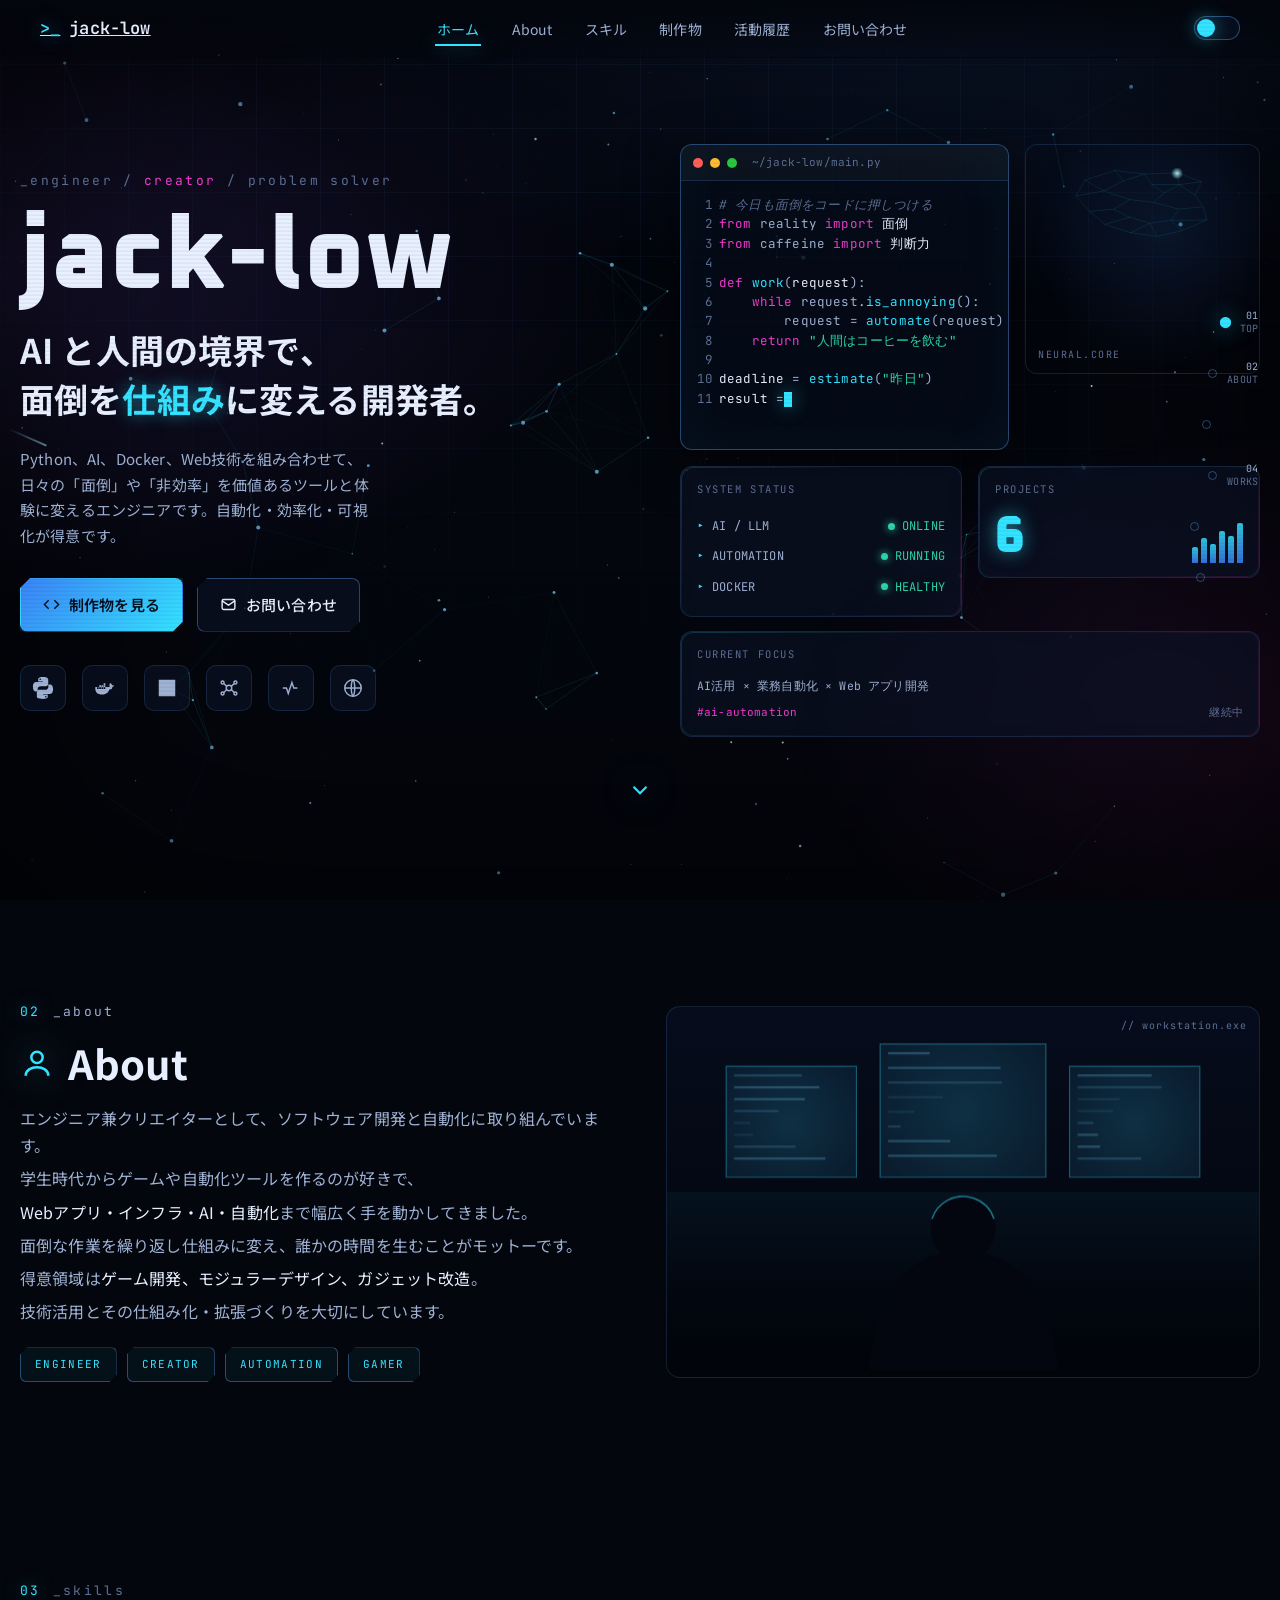
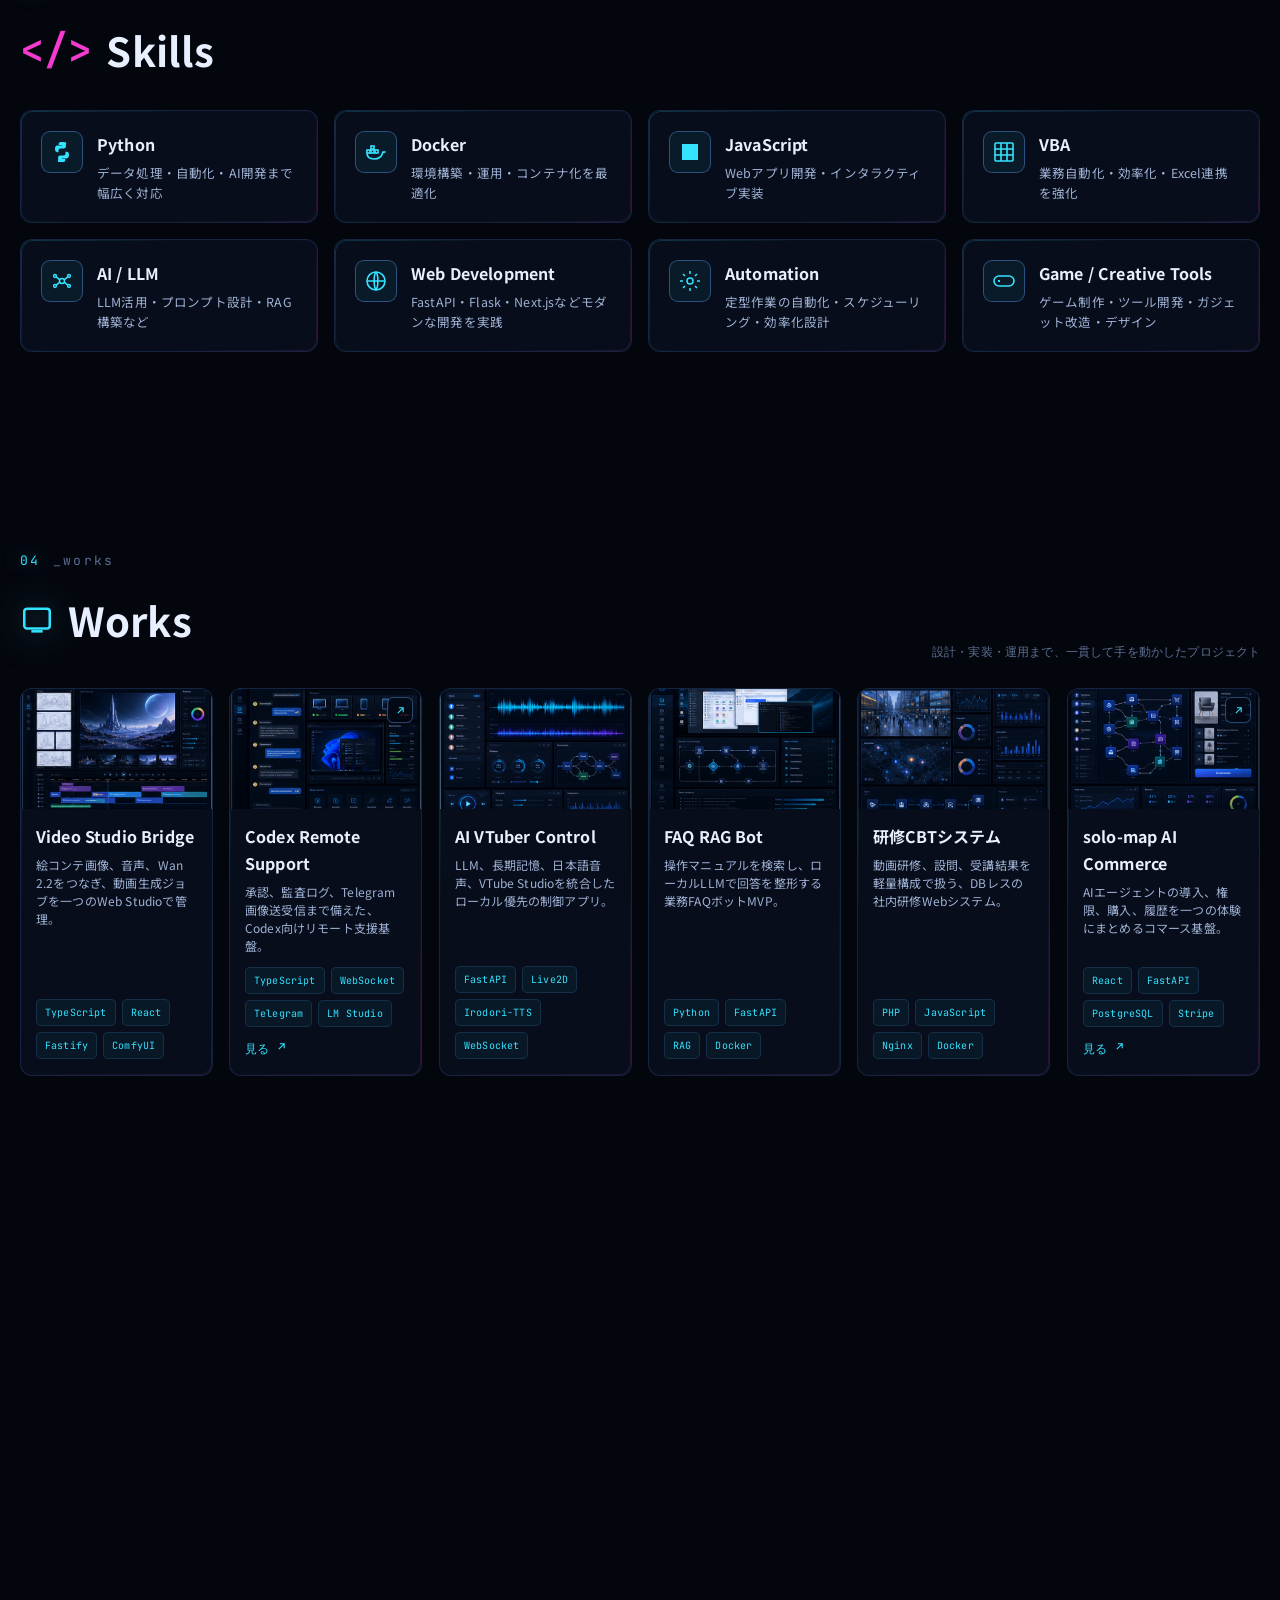
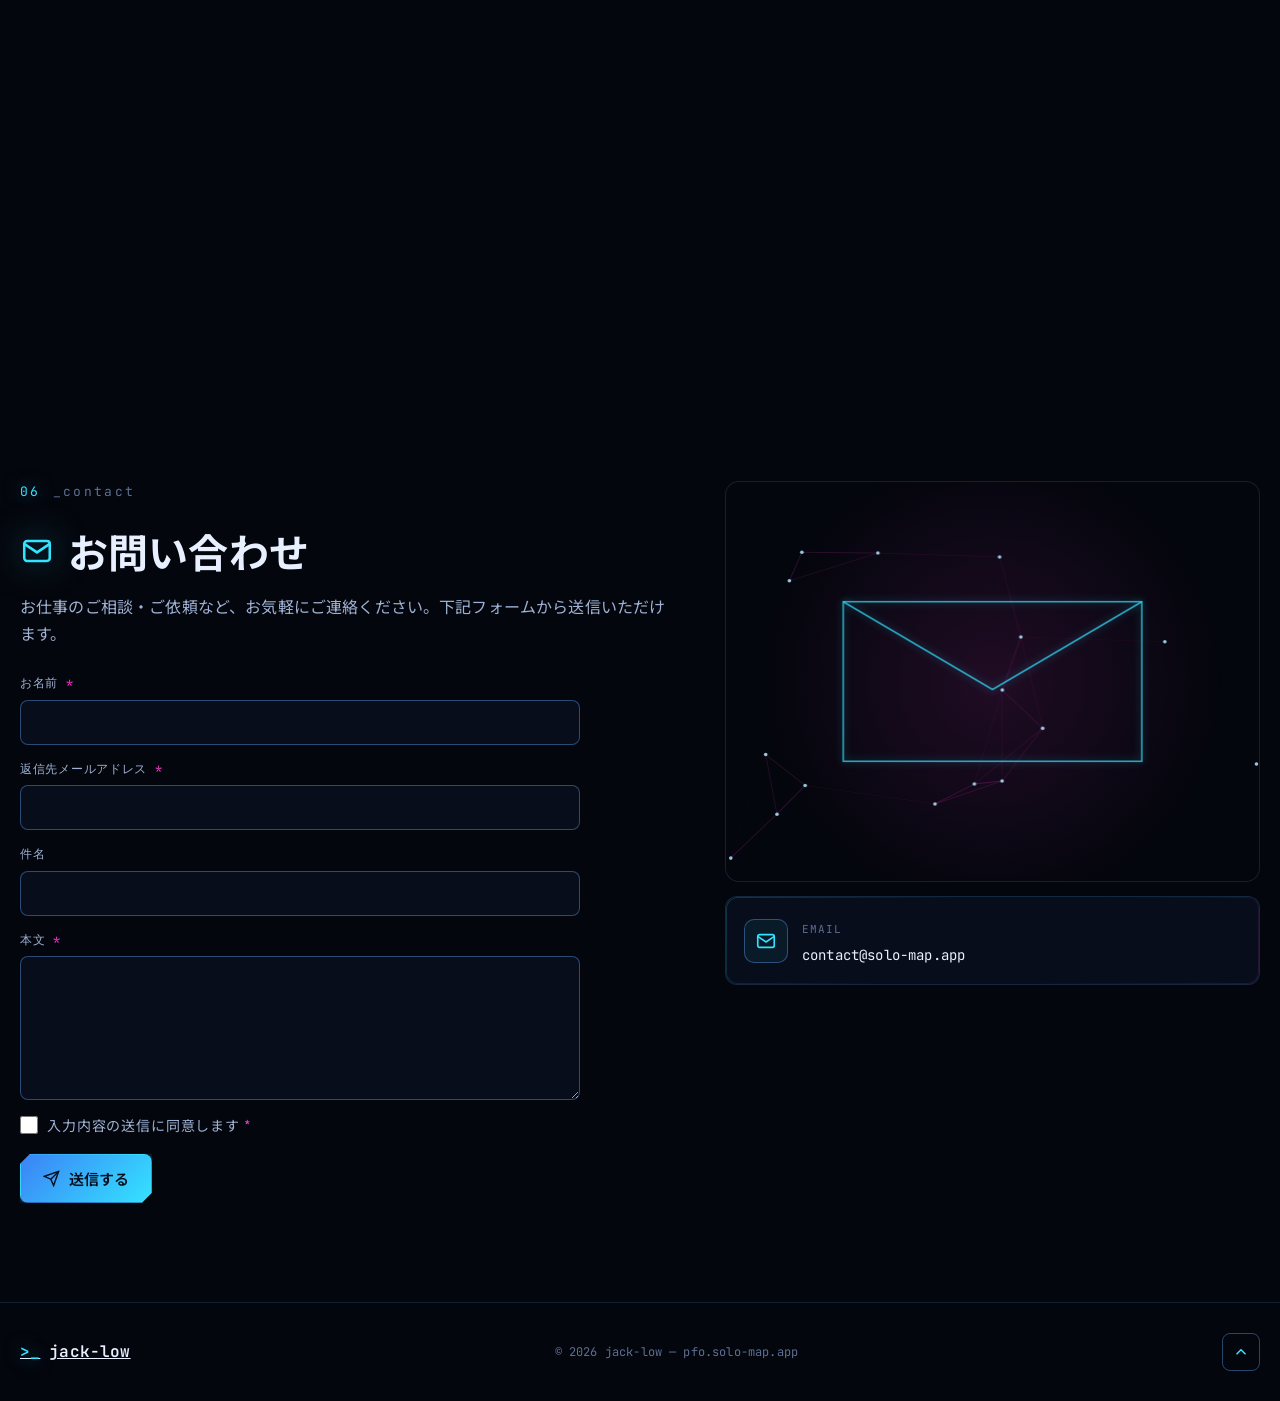
==== commit a31c0fcd: "Bust terminal script cache" ====
--- a/index.html
+++ b/index.html
@@ -353,7 +353,7 @@
 <script src="js/background.js"></script>
 <script src="js/neural.js"></script>
 <script src="js/scenes.js"></script>
-<script src="js/typing.js"></script>
+<script src="js/typing.js?v=20260614-1"></script>
 <script src="js/scroll.js"></script>
 <script src="js/contact.js"></script>
 <script src="js/ui.js"></script>
--- a/css/sections.css
+++ b/css/sections.css
@@ -59,6 +59,7 @@
 
 /* terminal */
 .terminal {
+  height: 306px;
   font-family: var(--font-mono);
   font-size: 12.5px;
   line-height: 1.55;
@@ -80,7 +81,22 @@
 .terminal-bar .d.y { background: #febc2e; }
 .terminal-bar .d.g { background: #28c840; }
 .terminal-bar .fn { margin-left: 8px; color: var(--ink-faint); font-size: 11px; }
-.terminal-body { padding: 14px 16px; min-height: 250px; }
+.terminal-body {
+  height: 263px;
+  padding: 14px 16px;
+  overflow: auto;
+  scrollbar-width: thin;
+  scrollbar-color: var(--line-strong) rgba(6, 11, 24, .45);
+  overscroll-behavior: contain;
+}
+.terminal-body::-webkit-scrollbar { width: 8px; height: 8px; }
+.terminal-body::-webkit-scrollbar-track { background: rgba(6, 11, 24, .45); }
+.terminal-body::-webkit-scrollbar-thumb {
+  background: var(--line-strong);
+  border: 2px solid rgba(6, 11, 24, .45);
+  border-radius: 999px;
+}
+.terminal-body::-webkit-scrollbar-corner { background: rgba(6, 11, 24, .45); }
 .code-line { white-space: pre; color: var(--ink-dim); }
 .code-line .ln { color: var(--ink-faint); display: inline-block; width: 22px; user-select: none; }
 .tok-kw { color: var(--magenta); }
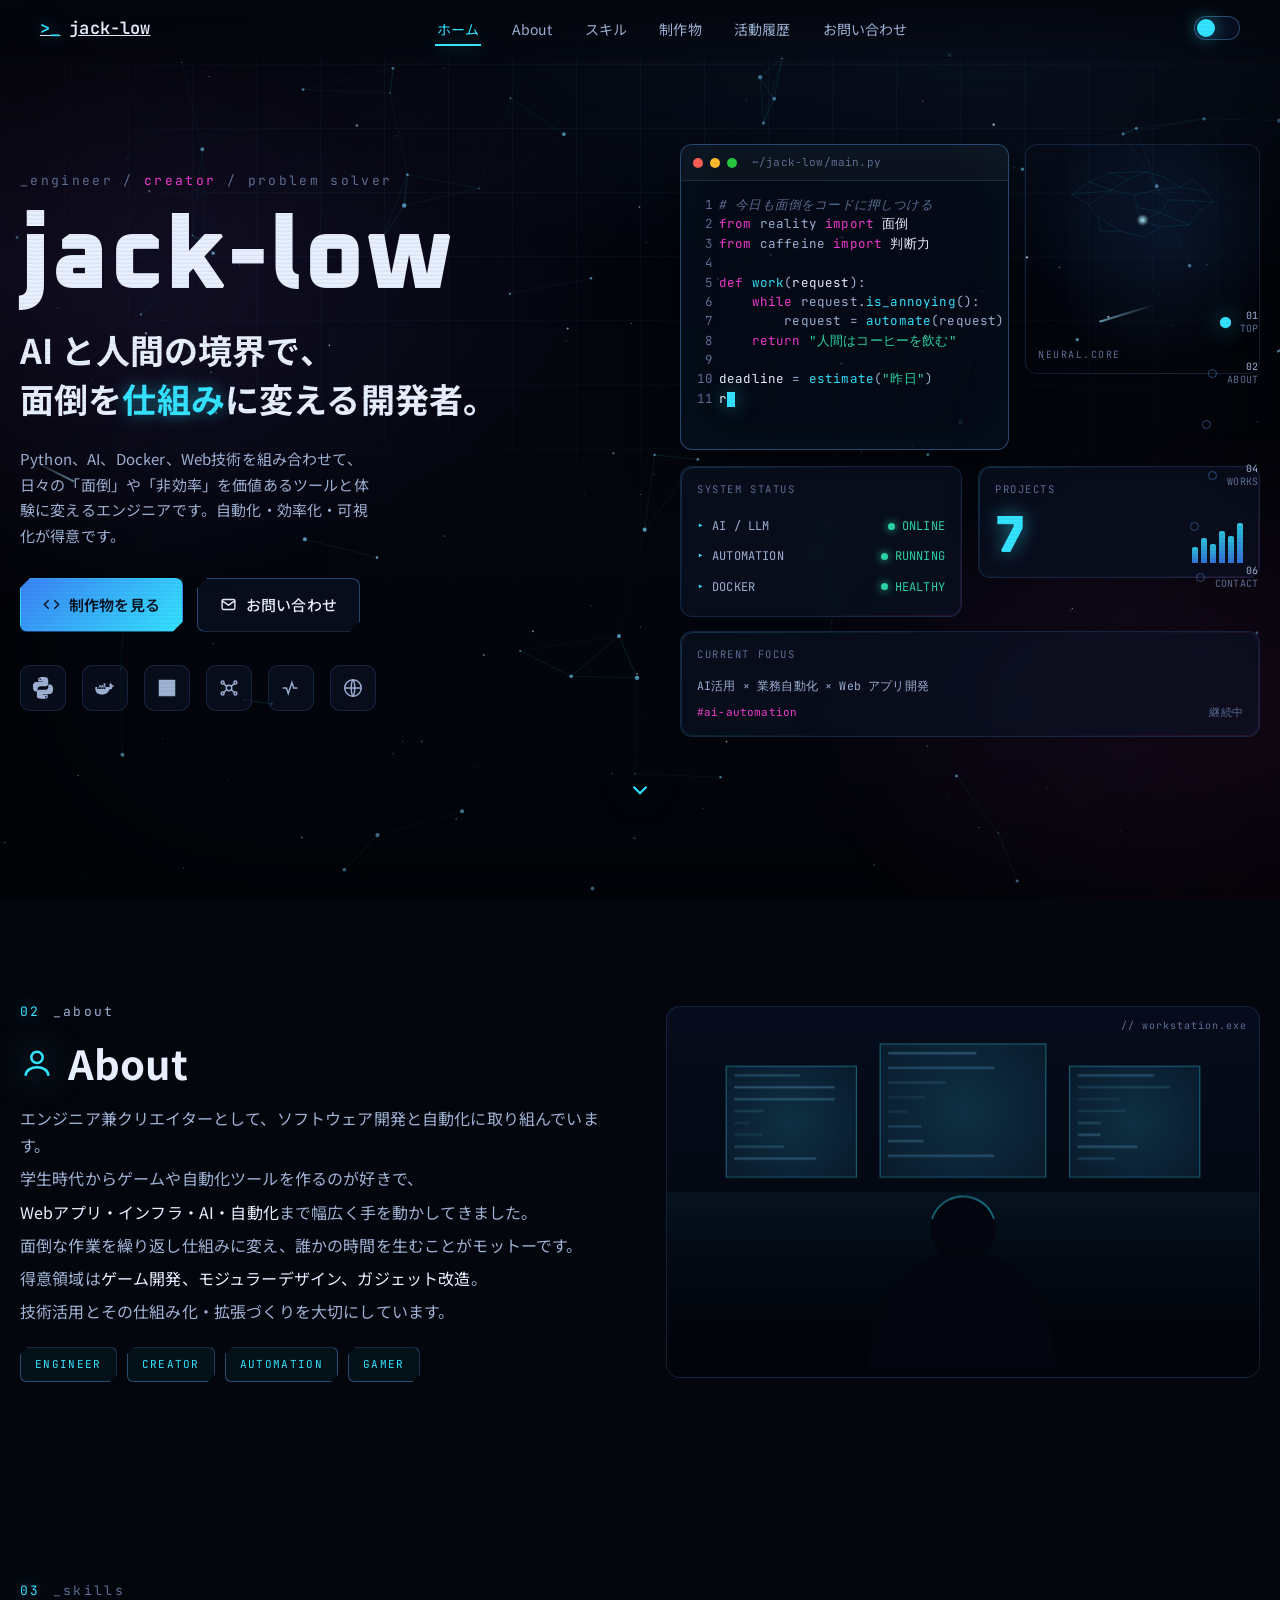
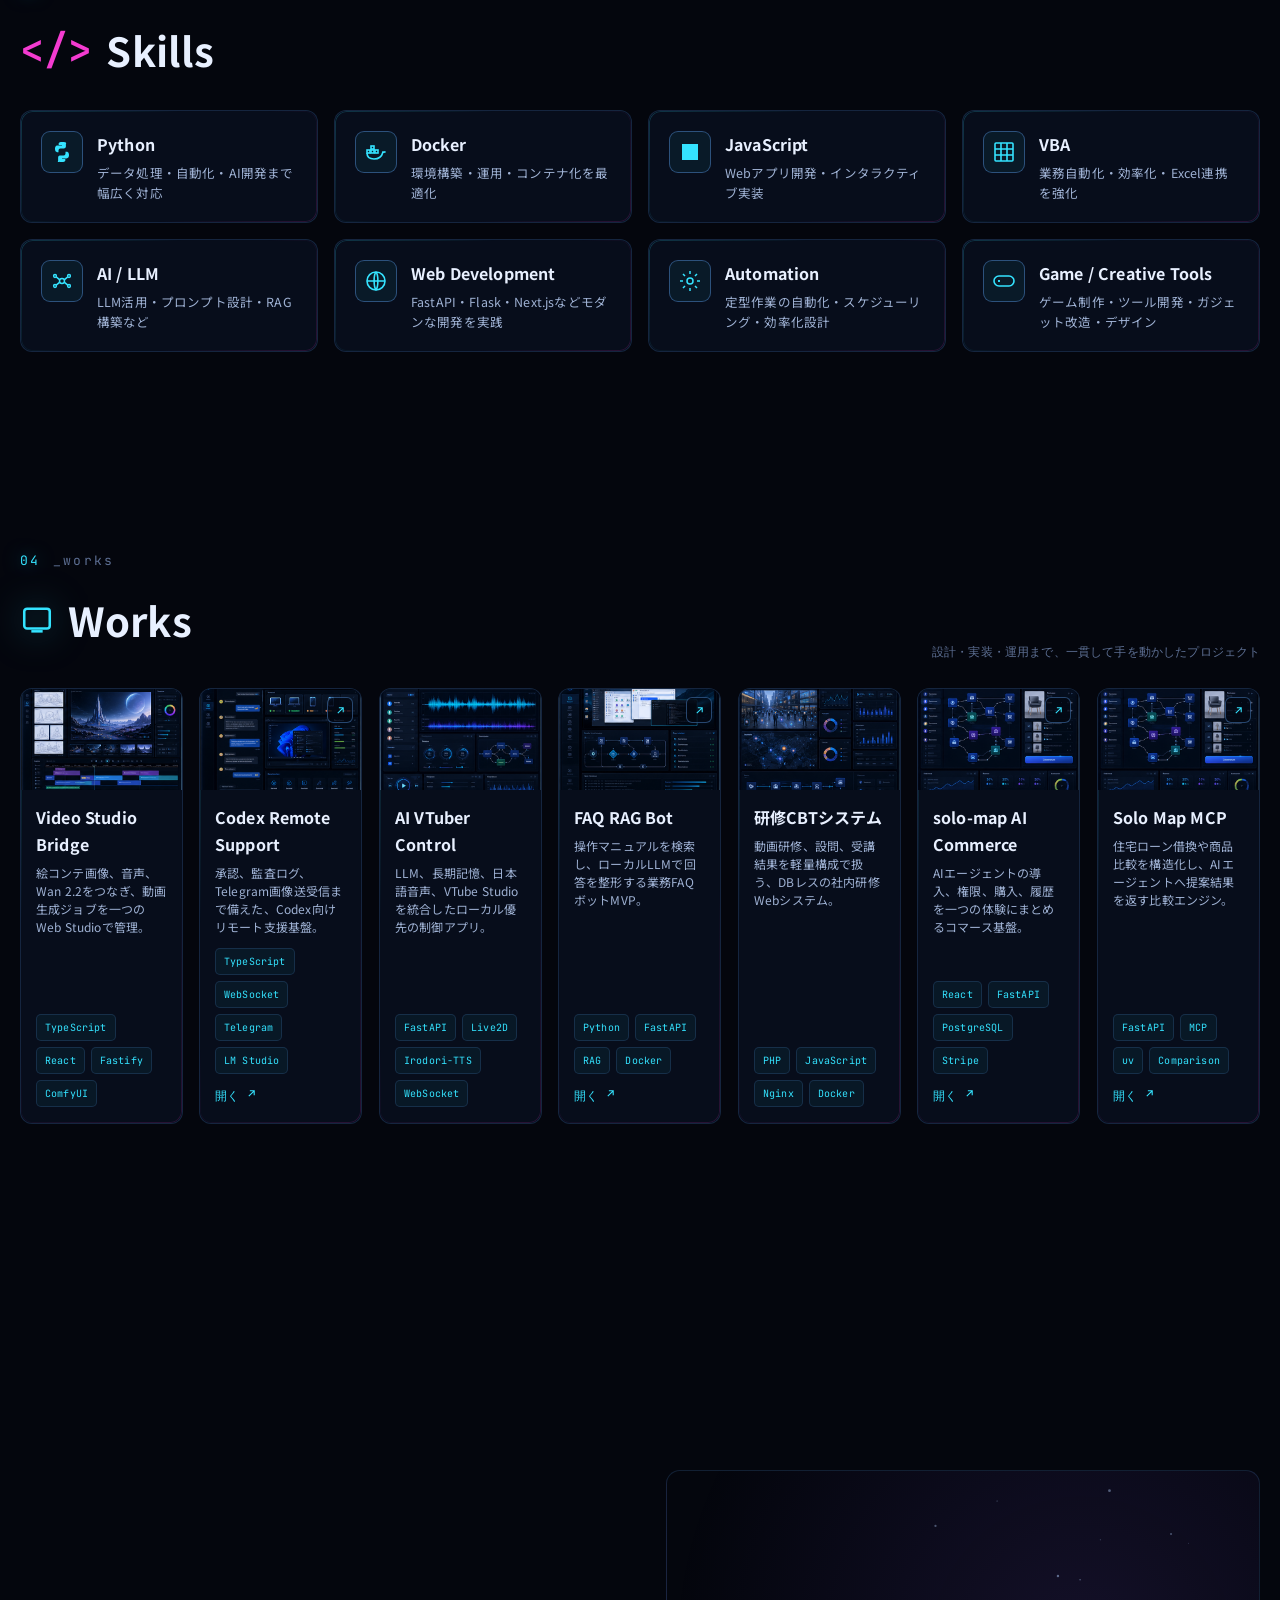
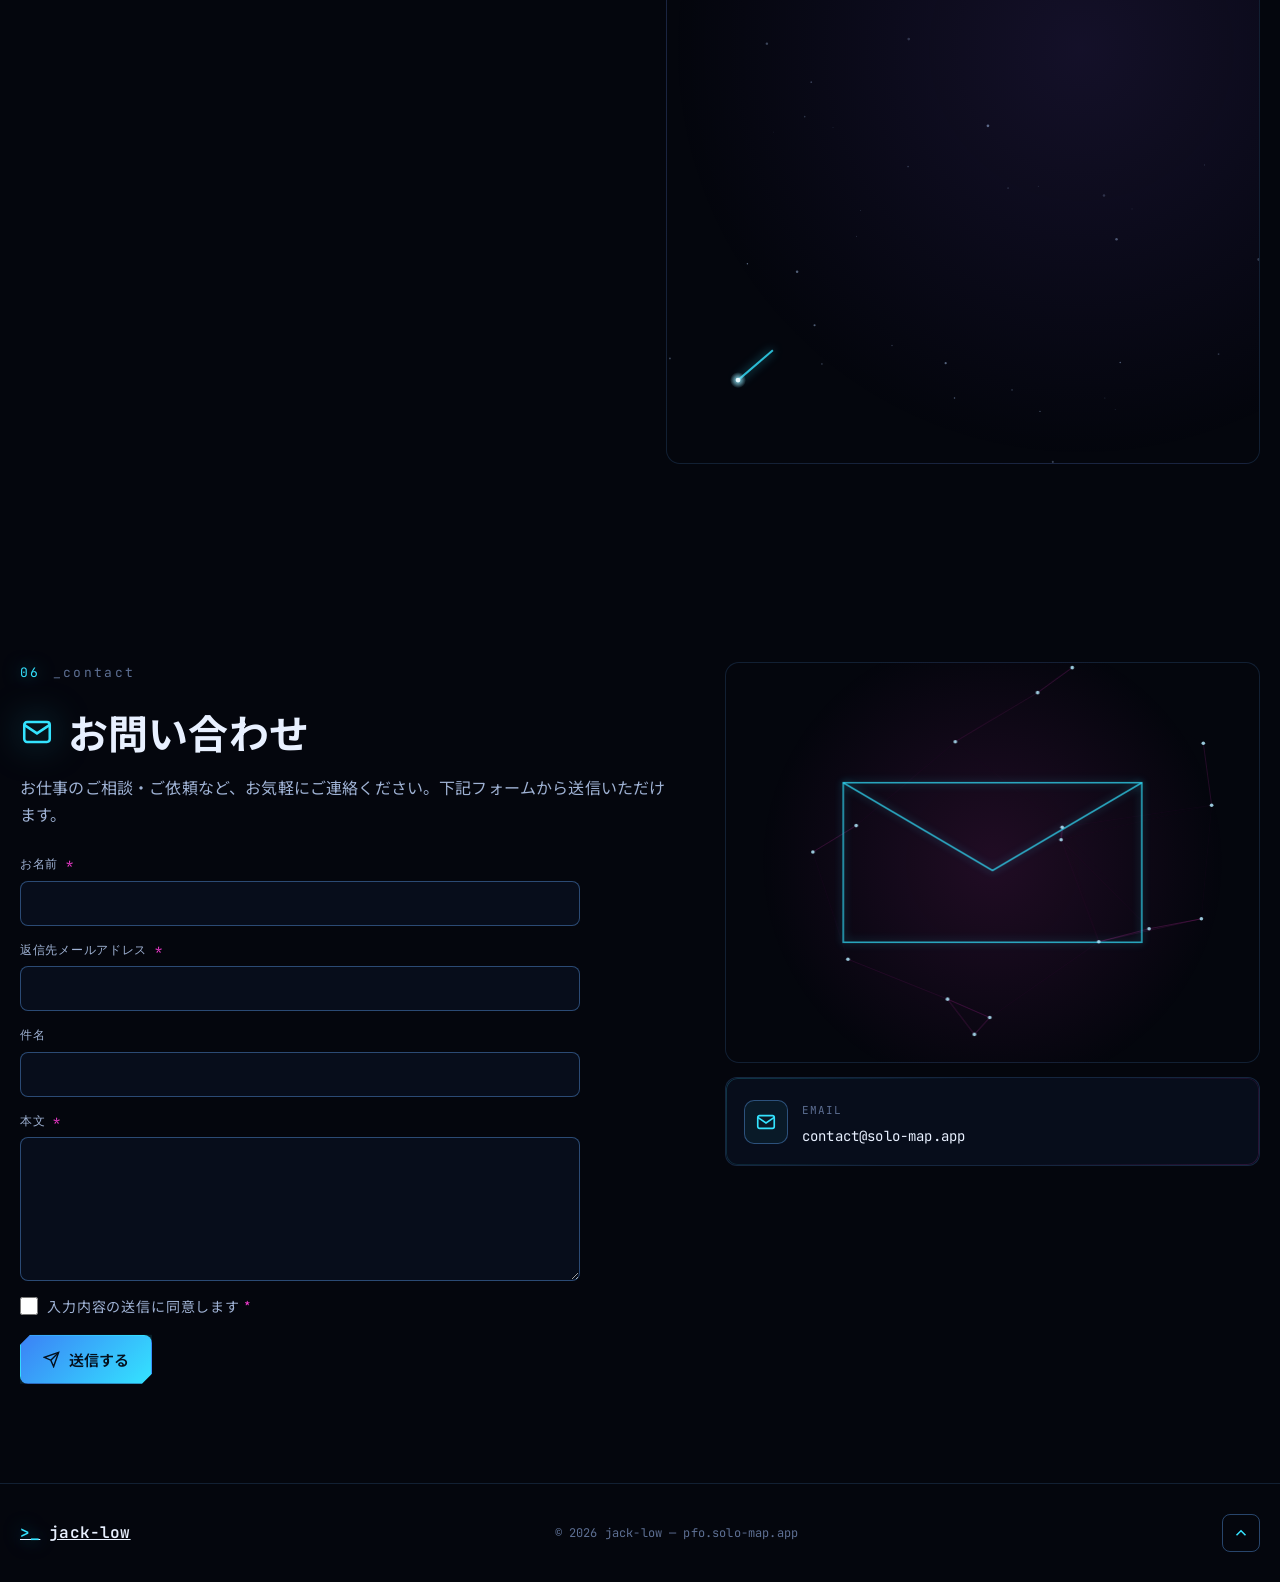
==== commit 654651ac: "Add MCP work card and floating project briefs" ====
--- a/index.html
+++ b/index.html
@@ -169,7 +169,7 @@
             <div class="panel stat-card reveal" style="--d:320ms">
               <div class="hd"><span>PROJECTS</span></div>
               <div class="bigstat">
-                <span class="num" data-count="6">0</span>
+                <span class="num" data-count="7">0</span>
                 <div class="bars" aria-hidden="true"><i style="height:40%"></i><i style="height:62%"></i><i style="height:48%"></i><i style="height:80%"></i><i style="height:66%"></i><i style="height:100%"></i></div>
               </div>
             </div>
--- a/css/sections.css
+++ b/css/sections.css
@@ -235,8 +235,12 @@
   display: flex; flex-direction: column;
   overflow: hidden;
   transition: transform .3s, box-shadow .3s;
-}
-.work-card:hover { transform: translateY(-6px); box-shadow: 0 16px 44px rgba(139,92,246,.22); }
+  cursor: pointer;
+}
+.work-card:hover,
+.work-card.is-selected { transform: translateY(-6px); box-shadow: 0 16px 44px rgba(139,92,246,.22); }
+.work-card.is-selected { border-color: var(--cyan); }
+.work-card:focus-visible { outline-offset: 4px; }
 .work-thumb { position: relative; aspect-ratio: 16/10; overflow: hidden; }
 .work-thumb img {
   width: 100%;
@@ -283,7 +287,7 @@
 .constellation canvas { position: absolute; inset: 0; width: 100%; height: 100%; }
 
 /* ---------- CONTACT ---------- */
-.contact-grid { display: grid; grid-template-columns: 1.1fr .9fr; gap: clamp(24px, 4vw, 54px); align-items: center; }
+.contact-grid { display: grid; grid-template-columns: 1.1fr .9fr; gap: clamp(24px, 4vw, 54px); align-items: start; }
 .contact-lead { color: var(--ink-dim); margin-bottom: 26px; }
 .contact-cards { display: grid; gap: 14px; }
 .contact-card {
@@ -379,8 +383,90 @@
 .work-link .ext { position: static; width: auto; height: auto; background: none; border: 0; padding: 0; }
 .work-link .ext svg { width: 13px; height: 13px; }
 
+.work-floating-card {
+  position: sticky;
+  bottom: 22px;
+  z-index: 6;
+  width: min(620px, 100%);
+  margin: 18px auto 0;
+  padding: 22px 24px;
+  border: 1px solid var(--line-strong);
+  border-radius: 12px;
+  background: color-mix(in srgb, var(--panel-solid) 82%, transparent);
+  box-shadow: 0 20px 70px rgba(0,0,0,.38), 0 0 34px rgba(52,227,255,.12);
+  backdrop-filter: blur(14px);
+  transform: translateY(12px);
+  opacity: 0;
+  pointer-events: none;
+  transition: opacity .22s ease, transform .22s ease;
+}
+.work-floating-card[aria-hidden="false"] {
+  opacity: 1;
+  pointer-events: auto;
+  transform: none;
+}
+.work-floating-close {
+  position: absolute;
+  top: 10px;
+  right: 12px;
+  width: 34px;
+  height: 34px;
+  border: 1px solid var(--line);
+  border-radius: 8px;
+  background: rgba(255,255,255,.04);
+  color: var(--ink);
+  font-size: 24px;
+  line-height: 1;
+  cursor: pointer;
+}
+.work-floating-close:hover { border-color: var(--cyan); color: var(--cyan); }
+.work-floating-kicker {
+  margin: 0 0 8px;
+  font-family: var(--font-mono);
+  font-size: 11px;
+  letter-spacing: .16em;
+  color: var(--cyan);
+}
+.work-floating-card h3 {
+  margin: 0 34px 8px 0;
+  font-size: clamp(20px, 3vw, 28px);
+  line-height: 1.25;
+}
+.work-floating-desc {
+  margin: 0;
+  color: var(--ink-dim);
+  font-size: 14px;
+  line-height: 1.75;
+}
+.work-floating-tags {
+  display: flex;
+  flex-wrap: wrap;
+  gap: 7px;
+  margin-top: 14px;
+}
+.work-floating-tags span {
+  font-family: var(--font-mono);
+  font-size: 10px;
+  padding: 4px 8px;
+  border: 1px solid var(--line);
+  border-radius: 5px;
+  color: var(--cyan);
+  background: rgba(52,227,255,.05);
+}
+.work-floating-link {
+  display: inline-flex;
+  align-items: center;
+  gap: 7px;
+  margin-top: 16px;
+  font-family: var(--font-mono);
+  font-size: 12px;
+  color: var(--cyan);
+  text-decoration: none;
+}
+.work-floating-link:hover { text-shadow: var(--glow-cyan); }
+.work-floating-link svg { width: 13px; height: 13px; }
+
 /* ---------- CONTACT: form ---------- */
-.contact-grid { align-items: start; }
 .contact-side { display: grid; gap: 14px; align-content: start; }
 .contact-side .contact-art { aspect-ratio: 4/3; }
 .email-card .vl { font-family: var(--font-mono); font-size: 14px; }
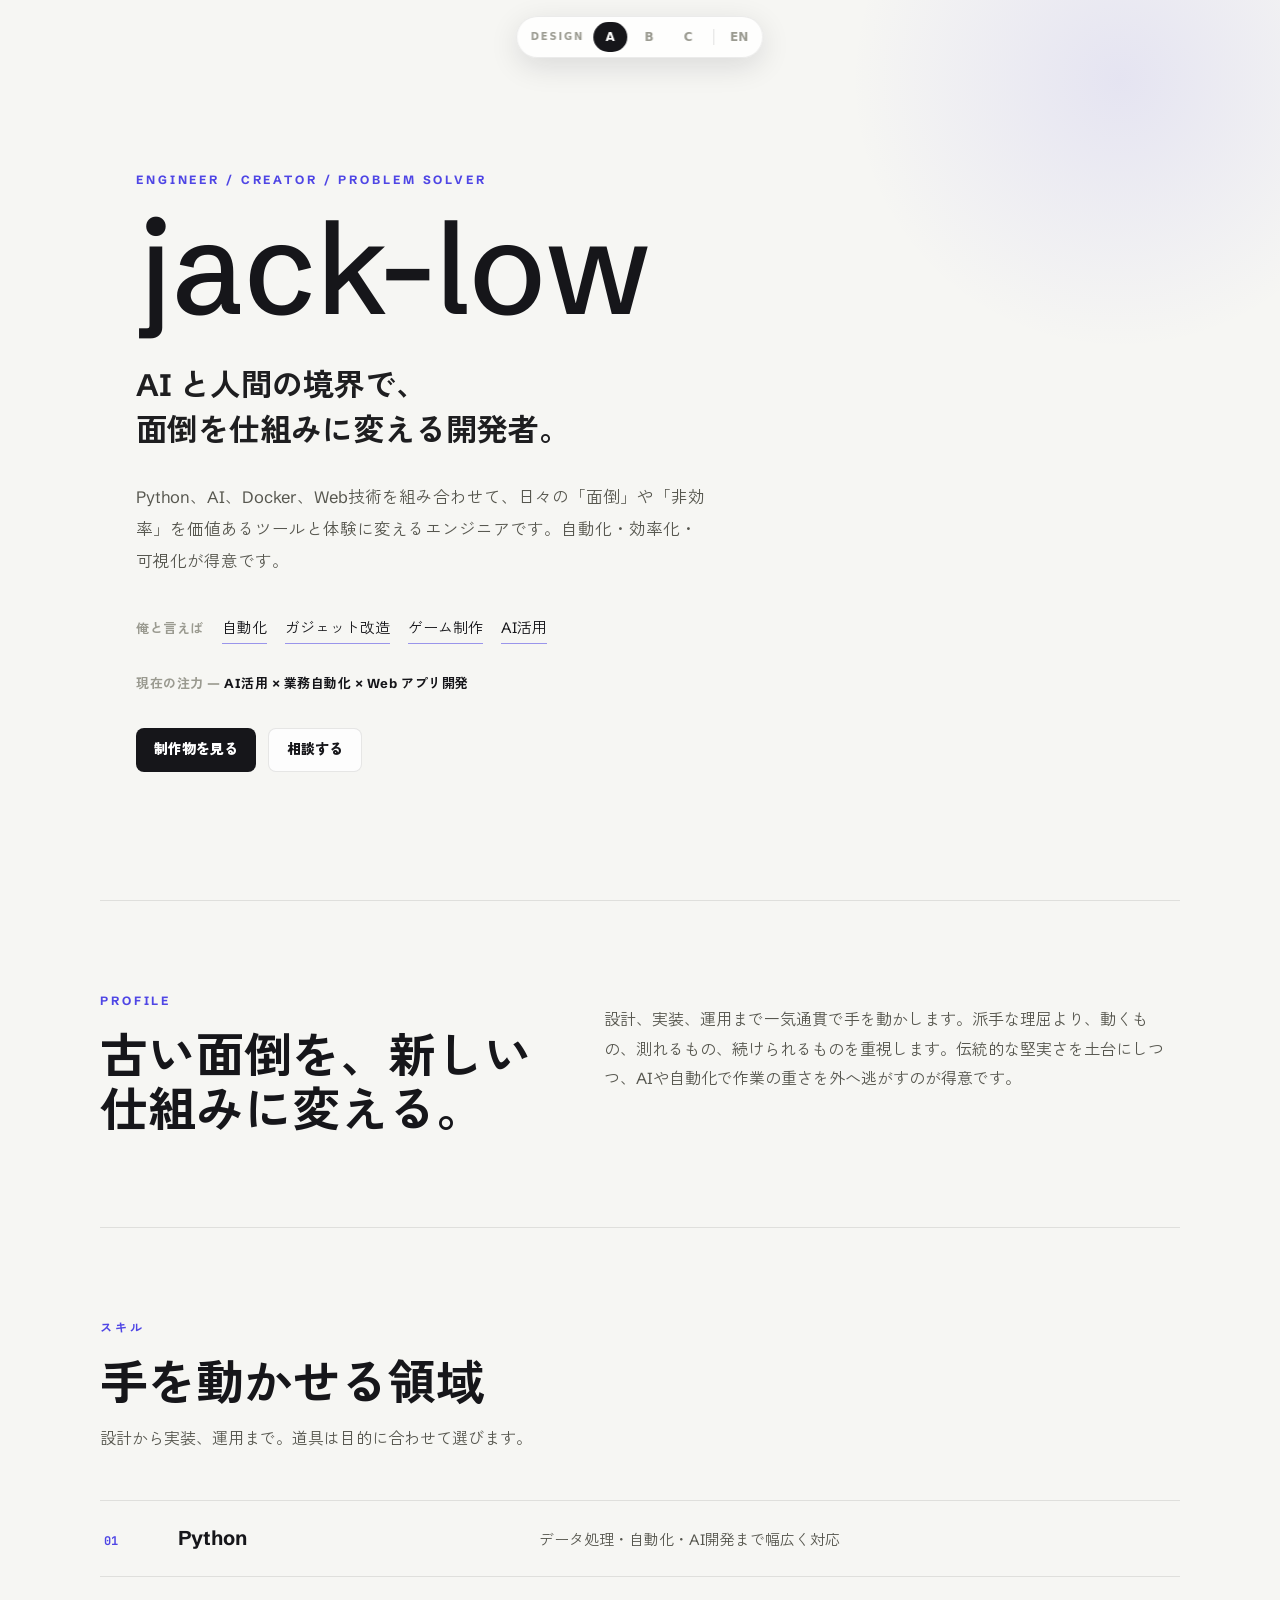
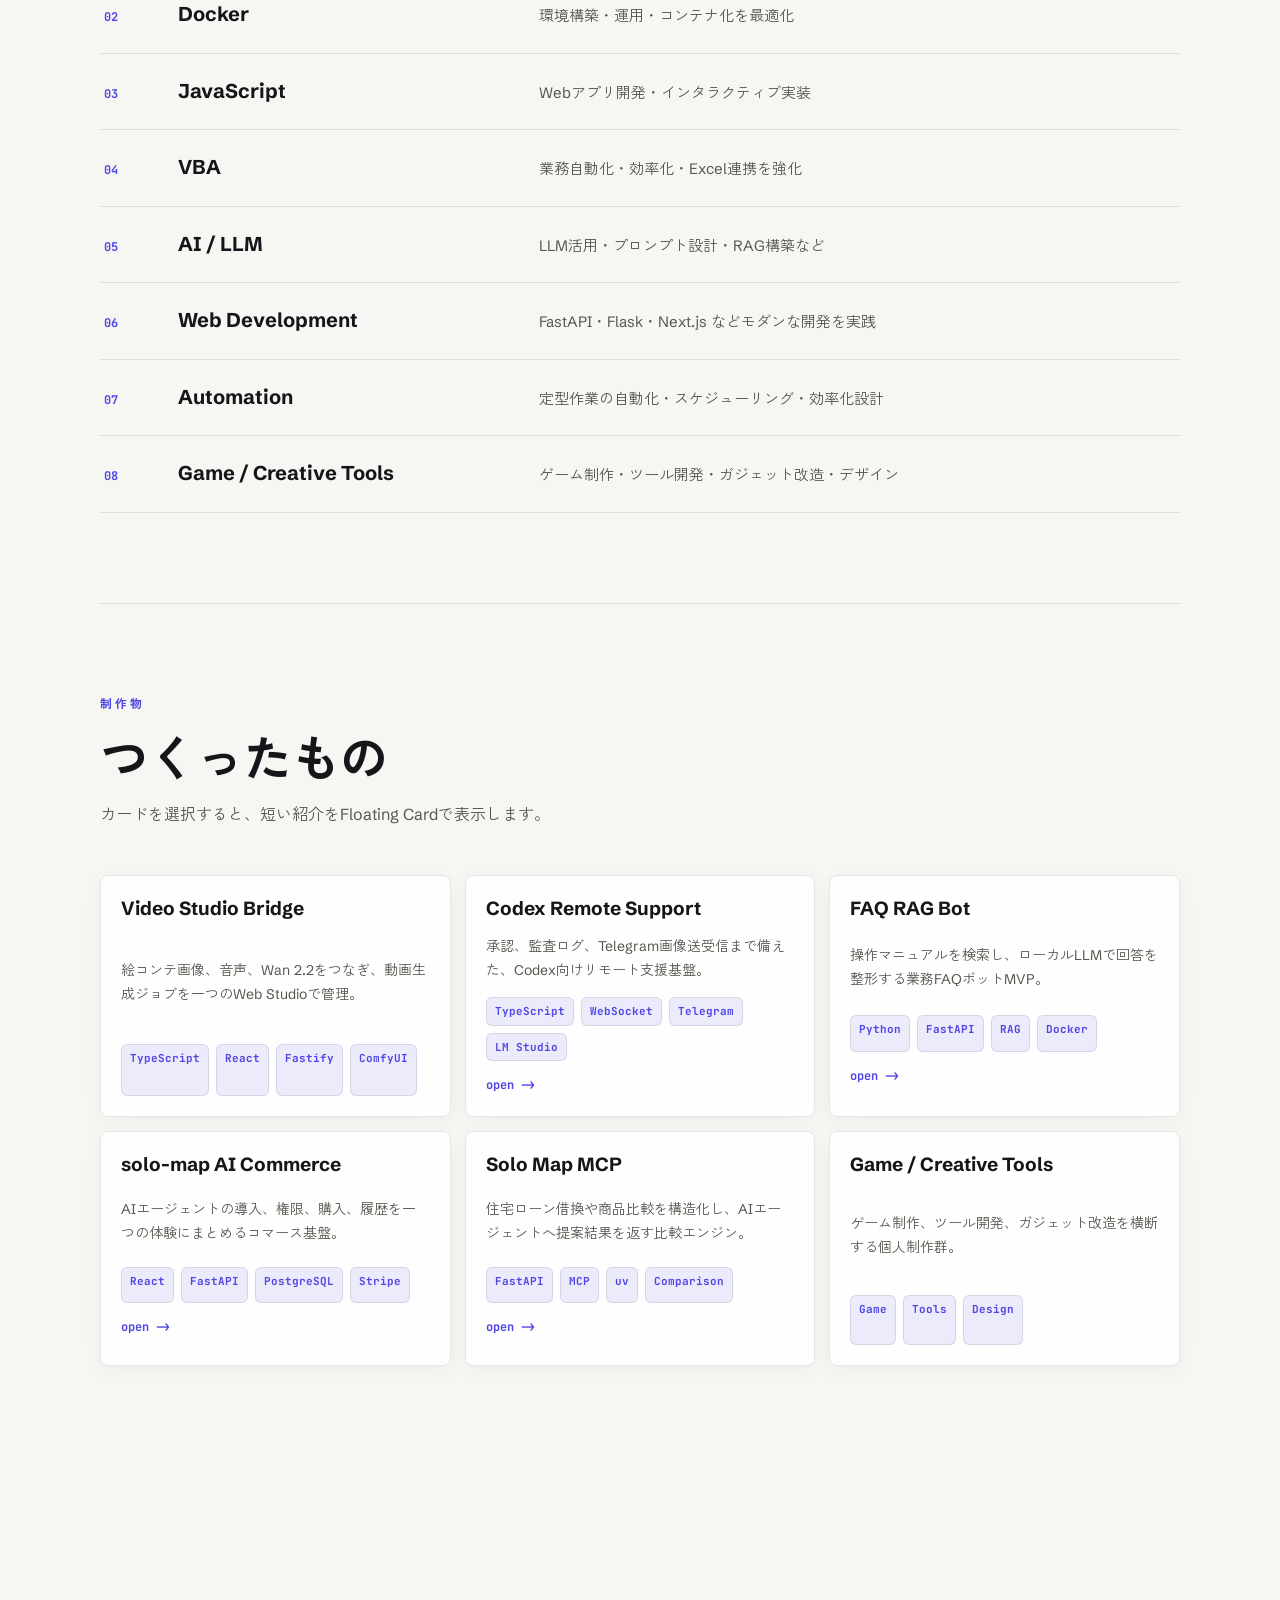
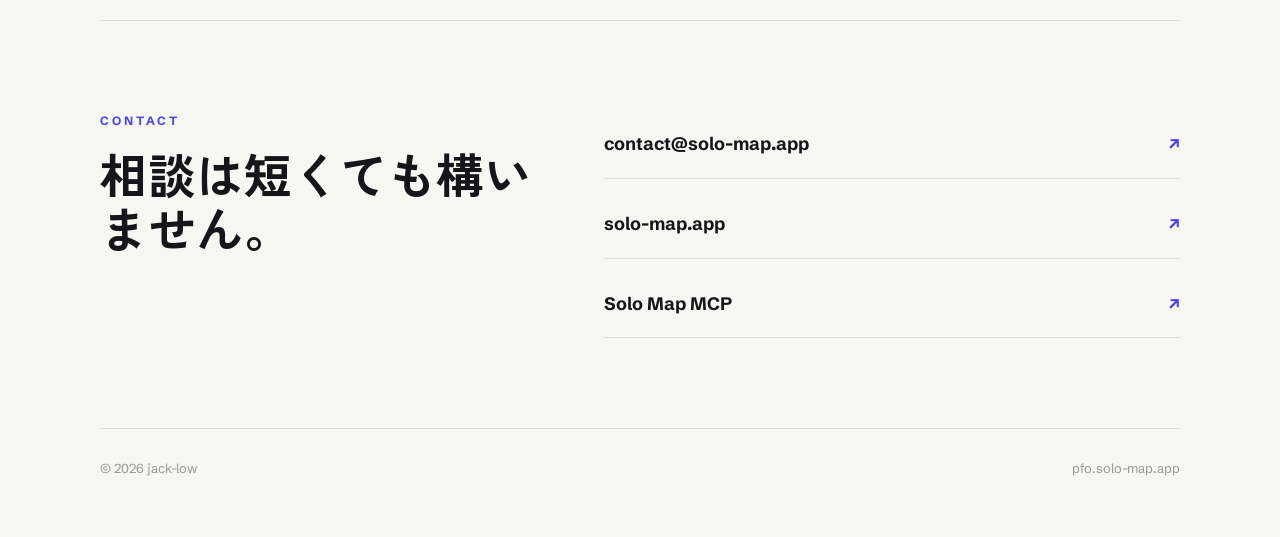
==== commit 4ea03a4d: "Redesign portfolio from supplied ZIP concept" ====
--- a/index.html
+++ b/index.html
@@ -1,52 +1,31 @@
-<!DOCTYPE html>
-<html lang="ja" data-theme="dark">
+<!doctype html>
+<html lang="ja" data-variant="a">
 <head>
 <meta charset="UTF-8">
 <meta name="viewport" content="width=device-width, initial-scale=1.0">
-
-<!-- ===== Primary meta ===== -->
 <title>jack-low — Engineer / Creator / Problem Solver</title>
-<meta name="description" content="AIと自動化で日々の「面倒」を仕組みに変えるエンジニア jack-low のポートフォリオ。Python・AI/LLM・Docker・Web を軸に、自動化・効率化・可視化を手掛けています。">
+<meta name="description" content="AIと自動化で日々の面倒を仕組みに変えるエンジニア jack-low のポートフォリオ。Python・AI/LLM・Docker・Web を軸に、自動化・効率化・可視化を手掛けています。">
 <meta name="author" content="jack-low">
 <meta name="robots" content="index, follow">
-<meta name="theme-color" content="#04060d" media="(prefers-color-scheme: dark)">
-<meta name="theme-color" content="#eef2fb" media="(prefers-color-scheme: light)">
+<meta name="theme-color" content="#f6f6f3">
 <link rel="canonical" href="https://pfo.solo-map.app/">
 
-<!-- ===== Open Graph ===== -->
 <meta property="og:type" content="website">
 <meta property="og:site_name" content="jack-low — Portfolio">
 <meta property="og:title" content="jack-low — Engineer / Creator / Problem Solver">
-<meta property="og:description" content="AIと自動化で日々の「面倒」を仕組みに変えるエンジニア jack-low のポートフォリオ。">
+<meta property="og:description" content="AIと自動化で日々の面倒を仕組みに変えるエンジニア jack-low のポートフォリオ。">
 <meta property="og:url" content="https://pfo.solo-map.app/">
 <meta property="og:locale" content="ja_JP">
 <meta property="og:image" content="https://pfo.solo-map.app/assets/og-image.png">
-<meta property="og:image:width" content="1200">
-<meta property="og:image:height" content="630">
-<meta property="og:image:alt" content="jack-low — Engineer / Creator / Problem Solver">
+<meta name="twitter:card" content="summary_large_image">
 
-<!-- ===== Twitter/X card ===== -->
-<meta name="twitter:card" content="summary_large_image">
-<meta name="twitter:title" content="jack-low — Engineer / Creator / Problem Solver">
-<meta name="twitter:description" content="AIと自動化で日々の「面倒」を仕組みに変えるエンジニア jack-low のポートフォリオ。">
-<meta name="twitter:image" content="https://pfo.solo-map.app/assets/og-image.png">
-
-<!-- ===== Icons / manifest ===== -->
 <link rel="icon" href="/assets/favicon.svg" type="image/svg+xml">
-<link rel="icon" href="/assets/favicon-32.png" sizes="32x32" type="image/png">
 <link rel="apple-touch-icon" href="/assets/apple-touch-icon.png">
-<link rel="manifest" href="/site.webmanifest">
-
-<!-- ===== Fonts ===== -->
 <link rel="preconnect" href="https://fonts.googleapis.com">
 <link rel="preconnect" href="https://fonts.gstatic.com" crossorigin>
-<link href="https://fonts.googleapis.com/css2?family=Oxanium:wght@500;600;700;800&family=Noto+Sans+JP:wght@400;500;700&family=JetBrains+Mono:wght@400;500;600&display=swap" rel="stylesheet">
+<link href="https://fonts.googleapis.com/css2?family=JetBrains+Mono:wght@400;500;600&family=Plus+Jakarta+Sans:wght@400;500;600;700;800&family=Schibsted+Grotesk:wght@400;500;600;700&family=Space+Grotesk:wght@400;500;600;700&family=Zen+Kaku+Gothic+New:wght@400;500;700&family=Zen+Maru+Gothic:wght@400;500;700&display=swap" rel="stylesheet">
+<link rel="stylesheet" href="css/style.css">
 
-<!-- ===== Styles ===== -->
-<link rel="stylesheet" href="css/style.css">
-<link rel="stylesheet" href="css/sections.css">
-
-<!-- ===== Structured data ===== -->
 <script type="application/ld+json">
 {
   "@context": "https://schema.org",
@@ -54,308 +33,117 @@
   "name": "jack-low",
   "url": "https://pfo.solo-map.app/",
   "image": "https://pfo.solo-map.app/assets/og-image.png",
-  "jobTitle": "Engineer / Creator",
+  "jobTitle": "Engineer / Creator / Problem Solver",
   "email": "mailto:contact@solo-map.app",
-  "knowsAbout": ["Python", "AI", "LLM", "Docker", "JavaScript", "Web Development", "Automation"],
+  "knowsAbout": ["Python", "Docker", "JavaScript", "VBA", "AI", "LLM", "Web Development", "Automation", "Game Development"],
   "description": "AIと自動化で日々の面倒を仕組みに変えるエンジニア。"
-}
-</script>
-<script type="application/ld+json">
-{
-  "@context": "https://schema.org",
-  "@type": "WebSite",
-  "name": "jack-low — Portfolio",
-  "url": "https://pfo.solo-map.app/",
-  "inLanguage": "ja"
 }
 </script>
 </head>
 <body>
-
-<!-- skip link -->
 <a class="skip-link" href="#main">本文へスキップ</a>
 
-<!-- backdrop layers (decorative) -->
-<canvas id="bg-canvas" aria-hidden="true"></canvas>
-<div class="atmosphere" aria-hidden="true"></div>
-<div class="grid-overlay" aria-hidden="true"></div>
-<div class="vignette" aria-hidden="true"></div>
-
-<!-- ===== NAV ===== -->
-<nav class="nav" id="nav" aria-label="メインナビゲーション">
-  <a class="brand" href="#top"><span class="chev" aria-hidden="true">&gt;_</span> jack-low</a>
-  <ul class="nav-links">
-    <li><a href="#top" data-nav="top" class="active" aria-current="page">ホーム</a></li>
-    <li><a href="#about" data-nav="about">About</a></li>
-    <li><a href="#skills" data-nav="skills">スキル</a></li>
-    <li><a href="#works" data-nav="works">制作物</a></li>
-    <li><a href="#timeline" data-nav="timeline">活動履歴</a></li>
-    <li><a href="#contact" data-nav="contact">お問い合わせ</a></li>
-  </ul>
-  <div class="nav-right">
-    <button class="toggle" id="theme-toggle" type="button" role="switch" aria-checked="false" aria-label="ダーク／ライトテーマ切替"><span class="knob" aria-hidden="true"></span></button>
-    <button class="burger" id="burger" type="button" aria-label="メニューを開く" aria-expanded="false" aria-controls="mobile-menu"><span></span><span></span><span></span></button>
-  </div>
-</nav>
-
-<div class="mobile-menu" id="mobile-menu" aria-hidden="true">
-  <a href="#top">ホーム</a>
-  <a href="#about">About</a>
-  <a href="#skills">スキル</a>
-  <a href="#works">制作物</a>
-  <a href="#timeline">活動履歴</a>
-  <a href="#contact">お問い合わせ</a>
+<div class="design-switcher" role="toolbar" aria-label="Design switcher">
+  <span>DESIGN</span>
+  <button type="button" data-set-variant="a" aria-pressed="true">A</button>
+  <button type="button" data-set-variant="b" aria-pressed="false">B</button>
+  <button type="button" data-set-variant="c" aria-pressed="false">C</button>
+  <i aria-hidden="true"></i>
+  <button type="button" data-toggle-lang aria-label="Toggle language">EN</button>
 </div>
 
-<!-- ===== RIGHT RAIL (decorative section index) ===== -->
-<nav class="rail" id="rail" aria-label="セクションナビゲーション">
-  <a href="#top" data-rail="top" class="active" tabindex="-1"><span class="meta"><span class="rn">01</span>TOP</span><span class="dot"></span></a>
-  <a href="#about" data-rail="about" tabindex="-1"><span class="meta"><span class="rn">02</span>ABOUT</span><span class="dot"></span></a>
-  <a href="#skills" data-rail="skills" tabindex="-1"><span class="meta"><span class="rn">03</span>SKILLS</span><span class="dot"></span></a>
-  <a href="#works" data-rail="works" tabindex="-1"><span class="meta"><span class="rn">04</span>WORKS</span><span class="dot"></span></a>
-  <a href="#timeline" data-rail="timeline" tabindex="-1"><span class="meta"><span class="rn">05</span>TIMELINE</span><span class="dot"></span></a>
-  <a href="#contact" data-rail="contact" tabindex="-1"><span class="meta"><span class="rn">06</span>CONTACT</span><span class="dot"></span></a>
-</nav>
+<header class="site-nav" aria-label="Primary">
+  <a class="brand" href="#top">
+    <img src="assets/jacklow-logo.png" alt="">
+    <span>jack-low</span>
+  </a>
+  <nav>
+    <a href="#profile" data-i18n="navProfile">Profile</a>
+    <a href="#skills" data-i18n="navSkills">Skills</a>
+    <a href="#works" data-i18n="navWorks">Works</a>
+    <a href="#contact" data-i18n="navContact">Contact</a>
+  </nav>
+</header>
 
-<main class="shell" id="main" tabindex="-1">
-
-<!-- ===== HERO ===== -->
-<section class="hero" id="top" data-screen-label="01 HERO">
-  <div class="wrap">
-    <div class="hero-grid">
-      <div class="hero-copy">
-        <p class="hero-eyebrow reveal-x">_engineer / <span class="b">creator</span> / problem solver</p>
-        <h1 class="reveal-x" style="--d:80ms"><span class="glitch" id="glitch-name" data-text="jack-low">jack-low</span></h1>
-        <p class="hero-lead reveal-x" style="--d:160ms">AI と人間の境界で、<br>面倒を<span class="hl">仕組み</span>に変える開発者。</p>
-        <p class="hero-desc reveal-x" style="--d:240ms">Python、AI、Docker、Web技術を組み合わせて、日々の「面倒」や「非効率」を価値あるツールと体験に変えるエンジニアです。自動化・効率化・可視化が得意です。</p>
-        <div class="hero-cta reveal-x" style="--d:320ms">
-          <a href="#works" class="btn btn-primary"><svg class="mi" viewBox="0 0 24 24" fill="none" stroke="currentColor" stroke-width="2" aria-hidden="true"><polyline points="16 18 22 12 16 6"/><polyline points="8 6 2 12 8 18"/></svg>制作物を見る</a>
-          <a href="#contact" class="btn btn-ghost"><svg class="mi" viewBox="0 0 24 24" fill="none" stroke="currentColor" stroke-width="2" aria-hidden="true"><rect x="3" y="5" width="18" height="14" rx="2"/><polyline points="3 7 12 13 21 7"/></svg>お問い合わせ</a>
-        </div>
-        <div class="tech-row reveal-x" style="--d:400ms">
-          <span class="chip" title="Python"><svg viewBox="0 0 24 24" fill="currentColor" aria-hidden="true"><path d="M11.9 0C6.5 0 6.8 2.4 6.8 2.4v2.4h5.2v.7H4.7S1 5.1 1 10.6s3.3 5.3 3.3 5.3h1.9v-2.6s-.1-3.3 3.2-3.3h5.2s3.1.1 3.1-3V3S18.4 0 11.9 0zM9 1.6c.5 0 .9.4.9.9s-.4.9-.9.9-.9-.4-.9-.9.4-.9.9-.9z"/><path d="M12.1 24c5.4 0 5.1-2.4 5.1-2.4v-2.4h-5.2v-.7h7.3s3.7.4 3.7-5.1-3.3-5.3-3.3-5.3h-1.9v2.6s.1 3.3-3.2 3.3H8.4s-3.1-.1-3.1 3v4.9S5.6 24 12.1 24zM15 22.4c-.5 0-.9-.4-.9-.9s.4-.9.9-.9.9.4.9.9-.4.9-.9.9z"/></svg></span>
-          <span class="chip" title="Docker"><svg viewBox="0 0 24 24" fill="currentColor" aria-hidden="true"><path d="M22 9.5c-.3-.2-1.4-.5-2.3-.3-.1-.9-.6-1.6-1.4-2.3l-.5-.4-.4.5c-.5.6-.7 1.6-.6 2.4 0 .3.2.8.4 1.2-.3.2-.9.4-1.6.4H1.5l-.1.5c-.2 1.4 0 2.9.7 4.2.7 1.4 1.9 2.4 3.4 2.9 1.6.6 4 .9 6.5 0 1.2-.4 2.3-1.1 3.2-2 .8-.9 1.4-1.9 1.8-3.1h.2c1.1 0 1.8-.4 2.2-.8.3-.3.5-.6.6-.9l.1-.3-.3-.2zM3.3 11.2h1.9v1.9H3.3zm2.4 0h1.9v1.9H5.7zm2.4 0H10v1.9H8.1zm2.4 0h1.9v1.9h-1.9zM5.7 9H7.6v1.9H5.7zm2.4 0H10v1.9H8.1zm2.4 0h1.9v1.9h-1.9zm0-2.2h1.9v1.9h-1.9z"/></svg></span>
-          <span class="chip" title="JavaScript"><svg viewBox="0 0 24 24" fill="currentColor" aria-hidden="true"><path d="M3 3h18v18H3V3zm9.9 14.5c.4.8 1 1.4 2.1 1.4 1 0 1.6-.5 1.6-1.1 0-.8-.6-1.1-1.7-1.5l-.6-.3c-1.7-.7-2.8-1.6-2.8-3.5 0-1.7 1.3-3 3.3-3 1.4 0 2.5.5 3.2 1.8l-1.8 1.1c-.4-.7-.8-1-1.4-1-.6 0-1 .4-1 1 0 .6.4.9 1.4 1.3l.6.3c2 .8 3.1 1.7 3.1 3.6 0 2.1-1.6 3.2-3.8 3.2-2.1 0-3.5-1-4.2-2.3l1.9-1.1zM5.6 17.7c.3.6.6 1.1 1.4 1.1.7 0 1.2-.3 1.2-1.4V9.9h2.2v7.5c0 2.3-1.3 3.3-3.3 3.3-1.8 0-2.8-.9-3.3-2.1l1.8-.9z"/></svg></span>
-          <span class="chip" title="AI / LLM"><svg viewBox="0 0 24 24" fill="none" stroke="currentColor" stroke-width="1.6" aria-hidden="true"><circle cx="12" cy="12" r="3"/><circle cx="5" cy="6" r="1.6"/><circle cx="19" cy="6" r="1.6"/><circle cx="5" cy="18" r="1.6"/><circle cx="19" cy="18" r="1.6"/><path d="M6.3 7l3.4 3.4M17.7 7l-3.4 3.4M6.3 17l3.4-3.4M17.7 17l-3.4-3.4"/></svg></span>
-          <span class="chip" title="Automation"><svg viewBox="0 0 24 24" fill="none" stroke="currentColor" stroke-width="1.6" aria-hidden="true"><path d="M3 12h4l2 6 4-12 2 6h4"/></svg></span>
-          <span class="chip" title="Web"><svg viewBox="0 0 24 24" fill="none" stroke="currentColor" stroke-width="1.6" aria-hidden="true"><circle cx="12" cy="12" r="9"/><path d="M3 12h18M12 3c2.5 2.5 2.5 15 0 18M12 3c-2.5 2.5-2.5 15 0 18"/></svg></span>
-        </div>
+<main id="main" tabindex="-1">
+  <section class="hero" id="top">
+    <div class="hero-copy">
+      <p class="eyebrow" data-i18n="eyebrow">engineer / creator / problem solver</p>
+      <h1>jack-low</h1>
+      <p class="headline"><span data-i18n="headlineA">AI と人間の境界で、</span><br><span data-i18n="headlineB">面倒を仕組みに変える開発者。</span></p>
+      <p class="lead" data-i18n="lead">Python、AI、Docker、Web技術を組み合わせて、日々の「面倒」や「非効率」を価値あるツールと体験に変えるエンジニアです。自動化・効率化・可視化が得意です。</p>
+      <div class="known-row" aria-label="Known for">
+        <span data-i18n="knownForLabel">俺と言えば</span>
+        <ul>
+          <li data-i18n="known1">自動化</li>
+          <li data-i18n="known2">ガジェット改造</li>
+          <li data-i18n="known3">ゲーム制作</li>
+          <li data-i18n="known4">AI活用</li>
+        </ul>
       </div>
-
-      <div class="hero-stage">
-        <div class="hero-stage-top">
-          <!-- terminal -->
-          <div class="terminal reveal" style="--d:120ms">
-            <div class="terminal-bar"><span class="d r" aria-hidden="true"></span><span class="d y" aria-hidden="true"></span><span class="d g" aria-hidden="true"></span><span class="fn">~/jack-low/main.py</span></div>
-            <div class="terminal-body" id="terminal-body" aria-hidden="true"></div>
-          </div>
-          <!-- brain -->
-          <div class="brain-box reveal" style="--d:200ms">
-            <canvas id="brain-canvas" aria-hidden="true"></canvas>
-            <span class="brain-label">NEURAL.CORE</span>
-          </div>
-        </div>
-
-        <div class="stat-stack">
-          <div class="hero-stage-top" style="grid-template-columns:1fr 1fr">
-            <!-- system status -->
-            <div class="panel stat-card reveal" style="--d:260ms">
-              <div class="hd"><span>SYSTEM STATUS</span></div>
-              <div class="status-row"><span class="nm">AI / LLM</span><span class="st"><span class="pulse" aria-hidden="true"></span>ONLINE</span></div>
-              <div class="status-row"><span class="nm">AUTOMATION</span><span class="st"><span class="pulse" aria-hidden="true"></span>RUNNING</span></div>
-              <div class="status-row"><span class="nm">DOCKER</span><span class="st"><span class="pulse" aria-hidden="true"></span>HEALTHY</span></div>
-            </div>
-            <!-- projects count -->
-            <div class="panel stat-card reveal" style="--d:320ms">
-              <div class="hd"><span>PROJECTS</span></div>
-              <div class="bigstat">
-                <span class="num" data-count="7">0</span>
-                <div class="bars" aria-hidden="true"><i style="height:40%"></i><i style="height:62%"></i><i style="height:48%"></i><i style="height:80%"></i><i style="height:66%"></i><i style="height:100%"></i></div>
-              </div>
-            </div>
-          </div>
-          <!-- current focus (was a placeholder "latest commit") -->
-          <div class="panel stat-card commit reveal" style="--d:380ms">
-            <div class="hd"><span>CURRENT FOCUS</span></div>
-            <p class="msg">AI活用 × 業務自動化 × Web アプリ開発</p>
-            <div class="meta"><span class="hash">#ai-automation</span><span class="ago">継続中</span></div>
-          </div>
-        </div>
+      <p class="focus"><span data-i18n="focusLabel">現在の注力</span> — <strong data-i18n="focus">AI活用 × 業務自動化 × Web アプリ開発</strong></p>
+      <div class="hero-actions">
+        <a class="primary-link" href="#works" data-i18n="viewWorks">制作物を見る</a>
+        <a class="secondary-link" href="mailto:contact@solo-map.app" data-i18n="contactMe">相談する</a>
       </div>
     </div>
-    <div class="scroll-cue" aria-hidden="true"><svg viewBox="0 0 24 24" fill="none" stroke="currentColor" stroke-width="2"><polyline points="6 9 12 15 18 9"/></svg></div>
-  </div>
-</section>
+    <figure class="hero-mark" aria-label="jack-low logo">
+      <img src="assets/jacklow-logo.png" alt="jack-low logo">
+    </figure>
+  </section>
 
-<!-- ===== ABOUT ===== -->
-<section id="about" data-screen-label="02 ABOUT">
-  <div class="wrap">
-    <div class="about-grid">
-      <div class="about-text reveal-x">
-        <p class="sec-eyebrow"><span class="num">02</span> _about</p>
-        <h2 class="sec-title"><svg class="ic" viewBox="0 0 24 24" fill="none" stroke="currentColor" stroke-width="1.8" aria-hidden="true"><circle cx="12" cy="8" r="4"/><path d="M4 21c0-4 4-6 8-6s8 2 8 6"/></svg>About</h2>
-        <p>エンジニア兼クリエイターとして、ソフトウェア開発と自動化に取り組んでいます。</p>
-        <p>学生時代からゲームや自動化ツールを作るのが好きで、</p>
-        <p><span class="em">Webアプリ・インフラ・AI・自動化</span>まで幅広く手を動かしてきました。</p>
-        <p>面倒な作業を繰り返し仕組みに変え、誰かの時間を生むことがモットーです。</p>
-        <p>得意領域は<span class="em">ゲーム開発、モジュラーデザイン、ガジェット改造</span>。</p>
-        <p>技術活用とその仕組み化・拡張づくりを大切にしています。</p>
-        <div class="tags">
-          <span class="tag-pill">ENGINEER</span>
-          <span class="tag-pill">CREATOR</span>
-          <span class="tag-pill">AUTOMATION</span>
-          <span class="tag-pill">GAMER</span>
-        </div>
-      </div>
-      <div class="scene reveal-x reveal-r" style="--d:120ms">
-        <canvas id="scene-canvas" aria-hidden="true"></canvas>
-        <span class="tagline">// workstation.exe</span>
-      </div>
+  <section class="profile-section" id="profile">
+    <div>
+      <p class="section-kicker" data-i18n="profileKicker">profile</p>
+      <h2 data-i18n="profileTitle">古い面倒を、新しい仕組みに変える。</h2>
     </div>
-  </div>
-</section>
+    <p data-i18n="profileBody">設計、実装、運用まで一気通貫で手を動かします。派手な理屈より、動くもの、測れるもの、続けられるものを重視します。伝統的な堅実さを土台にしつつ、AIや自動化で作業の重さを外へ逃がすのが得意です。</p>
+  </section>
 
-<!-- ===== SKILLS ===== -->
-<section id="skills" data-screen-label="03 SKILLS">
-  <div class="wrap">
-    <p class="sec-eyebrow reveal"><span class="num">03</span> _skills</p>
-    <h2 class="sec-title reveal" style="--d:60ms"><span class="br" aria-hidden="true">&lt;/&gt;</span> Skills</h2>
-    <div class="skill-grid" style="margin-top:26px">
-      <div class="panel skill-card reveal"><span class="sweep" aria-hidden="true"></span><div class="ic" aria-hidden="true"><svg viewBox="0 0 24 24" fill="var(--cyan)"><path d="M11.9 2C8.5 2 8.7 3.5 8.7 3.5v1.6h3.3v.5H7.5S5 5.3 5 8.8s2.2 3.4 2.2 3.4h1.3v-1.7s0-2.1 2.1-2.1h3.3s2 0 2-1.9V3.9S18 2 11.9 2z"/><path d="M12.1 22c3.4 0 3.2-1.5 3.2-1.5v-1.6h-3.3v-.5h4.5s2.5.2 2.5-3.3-2.2-3.4-2.2-3.4h-1.3v1.7s0 2.1-2.1 2.1H10.1s-2 0-2 1.9v3.6S6 22 12.1 22z"/></svg></div><div><h3>Python</h3><p>データ処理・自動化・AI開発まで幅広く対応</p></div></div>
-      <div class="panel skill-card reveal" style="--d:80ms"><span class="sweep" aria-hidden="true"></span><div class="ic" aria-hidden="true"><svg viewBox="0 0 24 24" fill="none" stroke="var(--cyan)" stroke-width="1.6"><rect x="3" y="10" width="3" height="3"/><rect x="7" y="10" width="3" height="3"/><rect x="11" y="10" width="3" height="3"/><rect x="7" y="6" width="3" height="3"/><path d="M3 13c0 4 3 6 7 6 5 0 8-3 9-7 1 .2 2 0 2.5-.6"/></svg></div><div><h3>Docker</h3><p>環境構築・運用・コンテナ化を最適化</p></div></div>
-      <div class="panel skill-card reveal" style="--d:160ms"><span class="sweep" aria-hidden="true"></span><div class="ic" aria-hidden="true"><svg viewBox="0 0 24 24" fill="var(--cyan)"><path d="M4 4h16v16H4V4zm11 13c.3.5.7.9 1.5.9.7 0 1.1-.3 1.1-.8 0-.5-.4-.7-1.1-1l-.4-.2c-1.2-.5-2-1.1-2-2.4 0-1.2.9-2 2.3-2 1 0 1.7.3 2.2 1.2l-1.2.8c-.3-.5-.6-.7-1-.7s-.7.3-.7.7c0 .4.3.6.9.9l.4.2c1.4.6 2.1 1.2 2.1 2.5 0 1.4-1.1 2.2-2.6 2.2-1.4 0-2.4-.7-2.9-1.6l1.4-.9zM9 17.2c.2.4.4.7.9.7.5 0 .8-.2.8-1V12h1.5v5c0 1.5-.9 2.2-2.2 2.2-1.2 0-1.9-.6-2.3-1.4l1.3-.6z"/></svg></div><div><h3>JavaScript</h3><p>Webアプリ開発・インタラクティブ実装</p></div></div>
-      <div class="panel skill-card reveal" style="--d:240ms"><span class="sweep" aria-hidden="true"></span><div class="ic" aria-hidden="true"><svg viewBox="0 0 24 24" fill="none" stroke="var(--cyan)" stroke-width="1.6"><rect x="3" y="3" width="18" height="18" rx="1"/><path d="M3 9h18M3 15h18M9 3v18M15 3v18"/></svg></div><div><h3>VBA</h3><p>業務自動化・効率化・Excel連携を強化</p></div></div>
-      <div class="panel skill-card reveal" style="--d:80ms"><span class="sweep" aria-hidden="true"></span><div class="ic" aria-hidden="true"><svg viewBox="0 0 24 24" fill="none" stroke="var(--cyan)" stroke-width="1.5"><circle cx="12" cy="12" r="2.5"/><circle cx="5" cy="7" r="1.4"/><circle cx="19" cy="7" r="1.4"/><circle cx="5" cy="17" r="1.4"/><circle cx="19" cy="17" r="1.4"/><path d="M6.2 7.8l3.6 3M17.8 7.8l-3.6 3M6.2 16.2l3.6-3M17.8 16.2l-3.6-3"/></svg></div><div><h3>AI / LLM</h3><p>LLM活用・プロンプト設計・RAG構築など</p></div></div>
-      <div class="panel skill-card reveal" style="--d:160ms"><span class="sweep" aria-hidden="true"></span><div class="ic" aria-hidden="true"><svg viewBox="0 0 24 24" fill="none" stroke="var(--cyan)" stroke-width="1.6"><circle cx="12" cy="12" r="9"/><path d="M3 12h18M12 3c2.5 2.5 2.5 15 0 18M12 3c-2.5 2.5-2.5 15 0 18"/></svg></div><div><h3>Web Development</h3><p>FastAPI・Flask・Next.jsなどモダンな開発を実践</p></div></div>
-      <div class="panel skill-card reveal" style="--d:240ms"><span class="sweep" aria-hidden="true"></span><div class="ic" aria-hidden="true"><svg viewBox="0 0 24 24" fill="none" stroke="var(--cyan)" stroke-width="1.5"><circle cx="12" cy="12" r="3"/><path d="M12 2v3M12 19v3M2 12h3M19 12h3M5 5l2 2M17 17l2 2M19 5l-2 2M7 17l-2 2"/></svg></div><div><h3>Automation</h3><p>定型作業の自動化・スケジューリング・効率化設計</p></div></div>
-      <div class="panel skill-card reveal" style="--d:320ms"><span class="sweep" aria-hidden="true"></span><div class="ic" aria-hidden="true"><svg viewBox="0 0 24 24" fill="none" stroke="var(--cyan)" stroke-width="1.6"><rect x="2" y="7" width="20" height="10" rx="5"/><path d="M7 11v2M6 12h2M15 11.5h.01M18 13.5h.01"/></svg></div><div><h3>Game / Creative Tools</h3><p>ゲーム制作・ツール開発・ガジェット改造・デザイン</p></div></div>
+  <section class="skills-section" id="skills">
+    <div class="section-head">
+      <p class="section-kicker" data-i18n="skillsLabel">スキル</p>
+      <h2 data-i18n="skillsTitle">手を動かせる領域</h2>
+      <p data-i18n="skillsLead">設計から実装、運用まで。道具は目的に合わせて選びます。</p>
     </div>
-  </div>
-</section>
+    <ul class="skill-list" id="skill-list" aria-label="Skills"></ul>
+  </section>
 
-<!-- ===== WORKS ===== -->
-<section id="works" data-screen-label="04 WORKS">
-  <div class="wrap">
-    <div class="works-head">
-      <div class="reveal">
-        <p class="sec-eyebrow"><span class="num">04</span> _works</p>
-        <h2 class="sec-title"><svg class="ic" viewBox="0 0 24 24" fill="none" stroke="currentColor" stroke-width="1.8" aria-hidden="true"><rect x="3" y="4" width="18" height="14" rx="2"/><path d="M8 20h8"/></svg>Works</h2>
-      </div>
-      <p class="works-note reveal" style="--d:80ms">設計・実装・運用まで、一貫して手を動かしたプロジェクト</p>
+  <section class="works-section" id="works">
+    <div class="section-head">
+      <p class="section-kicker" data-i18n="worksLabel">制作物</p>
+      <h2 data-i18n="worksTitle">つくったもの</h2>
+      <p data-i18n="worksLead">カードを選択すると、短い紹介をFloating Cardで表示します。</p>
     </div>
-    <div class="works-rail" id="works-rail"></div>
-  </div>
-</section>
+    <div class="works-grid" id="works-grid"></div>
+    <aside class="floating-card" id="floating-card" role="dialog" aria-modal="false" aria-hidden="true">
+      <button class="floating-close" type="button" aria-label="紹介枠を閉じる">&times;</button>
+      <p class="floating-kicker">PROJECT BRIEF</p>
+      <h3></h3>
+      <p class="floating-desc"></p>
+      <div class="floating-tags"></div>
+      <a class="floating-link" target="_blank" rel="noopener noreferrer" data-i18n="openLink">リンクを開く</a>
+    </aside>
+  </section>
 
-<!-- ===== TIMELINE ===== -->
-<section id="timeline" data-screen-label="05 TIMELINE">
-  <div class="wrap">
-    <div class="timeline-grid">
-      <div class="reveal-x">
-        <p class="sec-eyebrow"><span class="num">05</span> _timeline</p>
-        <h2 class="sec-title"><svg class="ic" viewBox="0 0 24 24" fill="none" stroke="currentColor" stroke-width="1.8" aria-hidden="true"><circle cx="12" cy="12" r="9"/><path d="M12 7v5l3 2"/></svg>活動履歴</h2>
-        <!-- EDIT: 実際の年・出来事に差し替えてください（現状は事実ベースの概略） -->
-        <ul class="tl-list" style="margin-top:18px">
-          <li class="tl-item reveal"><span class="yr">2024</span><span class="ev">AI・LLMを活用した<span class="em">分析・効率化ツール</span>の開発に注力</span></li>
-          <li class="tl-item reveal" style="--d:80ms"><span class="yr">2023</span><span class="ev">データ取得から通知までの<span class="em">業務自動化パイプライン</span>を構築</span></li>
-          <li class="tl-item reveal" style="--d:160ms"><span class="yr">2023</span><span class="ev">Docker + FastAPI で開発・運用の基盤を整備</span></li>
-          <li class="tl-item reveal" style="--d:240ms"><span class="yr">2022</span><span class="ev">Python製のゲームを制作・公開</span></li>
-          <li class="tl-item reveal" style="--d:320ms"><span class="yr">2021</span><span class="ev">エンジニアとしての活動を本格化</span></li>
-          <li class="tl-item reveal" style="--d:400ms"><span class="yr">2020</span><span class="ev">独学でプログラミングを学び始める</span></li>
-        </ul>
-      </div>
-      <div class="constellation reveal-x reveal-r" style="--d:120ms">
-        <canvas id="constellation-canvas" aria-hidden="true"></canvas>
-      </div>
+  <section class="contact-section" id="contact">
+    <div>
+      <p class="section-kicker" data-i18n="contactLabel">contact</p>
+      <h2 data-i18n="contactTitle">相談は短くても構いません。</h2>
     </div>
-  </div>
-</section>
-
-<!-- ===== CONTACT ===== -->
-<section id="contact" data-screen-label="06 CONTACT">
-  <div class="wrap">
-    <div class="contact-grid">
-      <div class="reveal-x">
-        <p class="sec-eyebrow"><span class="num">06</span> _contact</p>
-        <h2 class="sec-title"><svg class="ic" viewBox="0 0 24 24" fill="none" stroke="currentColor" stroke-width="1.8" aria-hidden="true"><rect x="3" y="5" width="18" height="14" rx="2"/><polyline points="3 7 12 13 21 7"/></svg>お問い合わせ</h2>
-        <p class="contact-lead">お仕事のご相談・ご依頼など、お気軽にご連絡ください。下記フォームから送信いただけます。</p>
-
-        <form id="contact-form" class="contact-form" novalidate>
-          <div class="field">
-            <label for="cf-name">お名前 <span class="req" aria-hidden="true">*</span></label>
-            <input id="cf-name" name="name" type="text" autocomplete="name" required maxlength="80" aria-required="true" aria-describedby="cf-name-err">
-            <p class="err" id="cf-name-err" role="alert"></p>
-          </div>
-          <div class="field">
-            <label for="cf-email">返信先メールアドレス <span class="req" aria-hidden="true">*</span></label>
-            <input id="cf-email" name="email" type="email" autocomplete="email" required maxlength="160" aria-required="true" aria-describedby="cf-email-err">
-            <p class="err" id="cf-email-err" role="alert"></p>
-          </div>
-          <div class="field">
-            <label for="cf-subject">件名</label>
-            <input id="cf-subject" name="subject" type="text" maxlength="120" aria-describedby="cf-subject-err">
-            <p class="err" id="cf-subject-err" role="alert"></p>
-          </div>
-          <div class="field">
-            <label for="cf-message">本文 <span class="req" aria-hidden="true">*</span></label>
-            <textarea id="cf-message" name="message" rows="5" required minlength="5" maxlength="4000" aria-required="true" aria-describedby="cf-message-err"></textarea>
-            <p class="err" id="cf-message-err" role="alert"></p>
-          </div>
-
-          <!-- honeypot: visually hidden, must stay empty -->
-          <div class="hp" aria-hidden="true">
-            <label>会社名（入力しないでください）<input type="text" name="company" tabindex="-1" autocomplete="off"></label>
-          </div>
-
-          <div class="field consent">
-            <label class="checkbox"><input id="cf-consent" name="consent" type="checkbox" required aria-required="true"> <span>入力内容の送信に同意します <span class="req" aria-hidden="true">*</span></span></label>
-            <p class="err" id="cf-consent-err" role="alert"></p>
-          </div>
-
-          <!-- Cloudflare Turnstile: rendered only when a real site key is set in js/config.js -->
-          <div id="cf-turnstile" class="cf-turnstile-slot"></div>
-
-          <button type="submit" class="btn btn-primary" id="cf-submit"><svg class="mi" viewBox="0 0 24 24" fill="none" stroke="currentColor" stroke-width="2" aria-hidden="true"><path d="M22 2 11 13"/><path d="M22 2 15 22l-4-9-9-4 20-7z"/></svg>送信する</button>
-          <p class="form-status" id="cf-status" role="status" aria-live="polite"></p>
-        </form>
-      </div>
-
-      <div class="contact-side reveal-x reveal-r" style="--d:120ms">
-        <div class="contact-art">
-          <canvas id="contact-canvas" aria-hidden="true"></canvas>
-        </div>
-        <a class="panel contact-card email-card" href="mailto:contact@solo-map.app">
-          <span class="ic" aria-hidden="true"><svg viewBox="0 0 24 24" fill="none" stroke="currentColor" stroke-width="1.8"><rect x="3" y="5" width="18" height="14" rx="2"/><polyline points="3 7 12 13 21 7"/></svg></span>
-          <span><span class="lb">EMAIL</span><br><span class="vl">contact@solo-map.app</span></span>
-        </a>
-        <!-- READY-TO-ENABLE: GitHub link (handle: __nullx2__). Set social.github.enabled = true in js/config.js to show. -->
-      </div>
+    <div class="contact-links">
+      <a href="mailto:contact@solo-map.app">contact@solo-map.app</a>
+      <a href="https://solo-map.app/">solo-map.app</a>
+      <a href="https://mcp.solo-map.app/">Solo Map MCP</a>
     </div>
-  </div>
-</section>
-
+  </section>
 </main>
 
-<!-- ===== FOOTER ===== -->
-<footer class="footer">
-  <div class="wrap">
-    <a class="brand" href="#top"><span class="chev" aria-hidden="true">&gt;_</span> jack-low</a>
-    <span class="cr">© <span id="footer-year">2026</span> jack-low — pfo.solo-map.app</span>
-    <button class="to-top" id="to-top" type="button" aria-label="ページトップへ戻る"><svg viewBox="0 0 24 24" fill="none" stroke="currentColor" stroke-width="2" aria-hidden="true"><polyline points="18 15 12 9 6 15"/></svg></button>
-  </div>
+<footer class="site-footer">
+  <span>© <span id="year">2026</span> jack-low</span>
+  <span>pfo.solo-map.app</span>
 </footer>
 
-<div class="scanlines" aria-hidden="true"></div>
-
-<script src="js/config.js"></script>
-<script src="js/util.js"></script>
-<script src="js/works.js"></script>
-<script src="js/background.js"></script>
-<script src="js/neural.js"></script>
-<script src="js/scenes.js"></script>
-<script src="js/typing.js?v=20260614-1"></script>
-<script src="js/scroll.js"></script>
-<script src="js/contact.js"></script>
-<script src="js/ui.js"></script>
+<script src="js/site.js"></script>
 </body>
 </html>
--- a/css/style.css
+++ b/css/style.css
@@ -1,423 +1,627 @@
-/* ============================================================
-   jack-low — Sci-Fi Portfolio
-   Design system: neon-blue / magenta / violet on deep space navy
-   ============================================================ */
-
 :root {
-  /* base space palette */
-  --bg-0: #04060d;
-  --bg-1: #060a16;
-  --bg-2: #0a1124;
-  --panel: rgba(12, 20, 40, 0.55);
-  --panel-solid: #0a1020;
-  --line: rgba(96, 165, 250, 0.16);
-  --line-strong: rgba(96, 165, 250, 0.4);
-
-  /* text */
-  --ink: #e8f0ff;
-  --ink-dim: #9fb2d4;
-  --ink-faint: #5d6f93;
-
-  /* neon accents */
-  --cyan: #34e3ff;
-  --blue: #3b82f6;
-  --violet: #8b5cf6;
-  --magenta: #f43bd0;
-  --magenta-hot: #ff2bb5;
-  --green: #2dd4a7;
-
-  --glow-cyan: 0 0 18px rgba(52, 227, 255, 0.55);
-  --glow-blue: 0 0 18px rgba(59, 130, 246, 0.55);
-  --glow-magenta: 0 0 18px rgba(244, 59, 208, 0.5);
-
-  --maxw: 1240px;
-  --rail: 64px;
-
-  --font-disp: 'Oxanium', system-ui, sans-serif;
-  --font-jp: 'Noto Sans JP', system-ui, sans-serif;
-  --font-mono: 'JetBrains Mono', 'Roboto Mono', monospace;
-}
-
-/* ---------- light theme overrides ---------- */
-html[data-theme="light"] {
-  --bg-0: #eef2fb;
-  --bg-1: #e6ecf8;
-  --bg-2: #dfe7f6;
-  --panel: rgba(255, 255, 255, 0.66);
-  --panel-solid: #f4f7ff;
-  --line: rgba(37, 99, 235, 0.18);
-  --line-strong: rgba(37, 99, 235, 0.38);
-  --ink: #0b1530;
-  --ink-dim: #43557a;
-  --ink-faint: #8294b6;
-}
-
-* { box-sizing: border-box; margin: 0; padding: 0; }
-
+  --bg: #f6f6f3;
+  --paper: #ffffff;
+  --ink: #16161a;
+  --muted: #57574f;
+  --faint: #9a9a90;
+  --line: rgba(20,20,20,.1);
+  --accent: #4f46e5;
+  --accent-soft: rgba(79,70,229,.1);
+  --shadow: 0 18px 50px rgba(20,20,30,.1);
+  --radius: 8px;
+  --maxw: 1080px;
+  --font-main: 'Schibsted Grotesk', 'Zen Kaku Gothic New', system-ui, sans-serif;
+  --font-display: 'Schibsted Grotesk', 'Zen Kaku Gothic New', system-ui, sans-serif;
+  --font-mono: 'JetBrains Mono', ui-monospace, monospace;
+}
+
+html[data-variant="b"] {
+  --bg: #eef2fb;
+  --paper: #ffffff;
+  --ink: #1e293b;
+  --muted: #5b6b85;
+  --faint: #94a3b8;
+  --line: rgba(79,110,247,.16);
+  --accent: #4f6ef7;
+  --accent-soft: rgba(79,110,247,.11);
+  --shadow: 0 14px 40px rgba(40,60,120,.12);
+  --radius: 8px;
+  --font-main: 'Plus Jakarta Sans', 'Zen Maru Gothic', system-ui, sans-serif;
+  --font-display: 'Plus Jakarta Sans', 'Zen Maru Gothic', system-ui, sans-serif;
+}
+
+html[data-variant="c"] {
+  --bg: #fbfbf9;
+  --paper: #ffffff;
+  --ink: #0c0c0c;
+  --muted: #55554d;
+  --faint: #9a9a90;
+  --line: rgba(0,0,0,.09);
+  --accent: #16a34a;
+  --accent-soft: rgba(22,163,74,.1);
+  --shadow: 0 18px 42px rgba(0,0,0,.08);
+  --radius: 8px;
+  --font-main: 'Space Grotesk', 'Zen Kaku Gothic New', system-ui, sans-serif;
+  --font-display: 'Space Grotesk', 'Zen Kaku Gothic New', system-ui, sans-serif;
+}
+
+* { box-sizing: border-box; }
 html { scroll-behavior: smooth; }
-@media (prefers-reduced-motion: reduce) { html { scroll-behavior: auto; } }
-
-/* ---------- accessibility: skip link + focus ---------- */
+body {
+  margin: 0;
+  background: var(--bg);
+  color: var(--ink);
+  font-family: var(--font-main);
+  line-height: 1.7;
+  -webkit-font-smoothing: antialiased;
+  text-rendering: optimizeLegibility;
+}
+html[data-variant="b"] body {
+  background: linear-gradient(165deg, #eef2fb 0%, #f2f1fb 52%, #f7f4fb 100%);
+}
+a { color: inherit; }
+::selection { background: var(--accent-soft); }
+
 .skip-link {
   position: fixed;
-  top: 8px; left: 8px;
-  z-index: 200;
-  transform: translateY(-150%);
-  background: var(--cyan);
-  color: #04101e;
-  font-family: var(--font-jp);
-  font-weight: 600;
-  padding: 10px 16px;
+  top: 8px;
+  left: 8px;
+  z-index: 20;
+  transform: translateY(-140%);
+  padding: 9px 14px;
   border-radius: 8px;
+  background: var(--ink);
+  color: var(--paper);
   text-decoration: none;
-  transition: transform .2s;
-}
-.skip-link:focus { transform: none; outline: 2px solid #04101e; outline-offset: 2px; }
-
-:focus-visible {
-  outline: 2px solid var(--cyan);
-  outline-offset: 3px;
-  border-radius: 4px;
-}
-#main:focus { outline: none; }
-@media (prefers-reduced-motion: reduce) { .skip-link { transition: none; } }
-
-body {
-  font-family: var(--font-jp);
-  background: var(--bg-0);
-  color: var(--ink);
-  line-height: 1.7;
-  overflow-x: hidden;
-  -webkit-font-smoothing: antialiased;
-  letter-spacing: 0.01em;
-}
-
-/* fixed background canvas + atmospheric layers */
-#bg-canvas {
+}
+.skip-link:focus { transform: none; }
+
+.design-switcher {
   position: fixed;
-  inset: 0;
-  z-index: 0;
-  pointer-events: none;
-}
-.atmosphere {
-  position: fixed;
-  inset: 0;
-  z-index: 0;
-  pointer-events: none;
-  background:
-    radial-gradient(120% 80% at 80% -10%, rgba(59, 130, 246, 0.18), transparent 55%),
-    radial-gradient(90% 70% at 0% 30%, rgba(139, 92, 246, 0.14), transparent 55%),
-    radial-gradient(70% 60% at 100% 80%, rgba(244, 59, 208, 0.10), transparent 55%);
-  transition: opacity .4s;
-}
-html[data-theme="light"] .atmosphere { opacity: .5; }
-
-/* grid overlay */
-.grid-overlay {
-  position: fixed;
-  inset: 0;
-  z-index: 0;
-  pointer-events: none;
-  background-image:
-    linear-gradient(var(--line) 1px, transparent 1px),
-    linear-gradient(90deg, var(--line) 1px, transparent 1px);
-  background-size: 64px 64px;
-  -webkit-mask-image: radial-gradient(120% 100% at 50% 0%, #000 0%, transparent 80%);
-          mask-image: radial-gradient(120% 100% at 50% 0%, #000 0%, transparent 80%);
-  opacity: .5;
-}
-
-/* scanline + vignette */
-.scanlines {
-  position: fixed;
-  inset: 0;
-  z-index: 60;
-  pointer-events: none;
-  background: repeating-linear-gradient(
-    to bottom, rgba(0,0,0,0) 0px, rgba(0,0,0,0) 2px,
-    rgba(0, 10, 25, 0.14) 3px, rgba(0, 10, 25, 0.14) 4px);
-  mix-blend-mode: multiply;
-  opacity: .35;
-}
-.vignette {
-  position: fixed;
-  inset: 0;
-  z-index: 1;
-  pointer-events: none;
-  box-shadow: inset 0 0 240px 40px rgba(0,0,0,.65);
-}
-html[data-theme="light"] .scanlines { opacity: .12; }
-html[data-theme="light"] .vignette { box-shadow: inset 0 0 240px 40px rgba(120,140,180,.3); }
-
-/* ---------- layout shell ---------- */
-.shell { position: relative; z-index: 2; }
-.wrap {
-  width: min(100% - 40px, var(--maxw));
-  margin-inline: auto;
-}
-section {
-  position: relative;
-  padding-block: clamp(72px, 11vh, 130px);
-}
-
-/* section eyebrow / index */
-.sec-eyebrow {
+  top: 16px;
+  left: 50%;
+  z-index: 50;
   display: flex;
   align-items: center;
-  gap: 12px;
-  font-family: var(--font-mono);
-  font-size: 13px;
+  gap: 5px;
+  transform: translateX(-50%);
+  padding: 5px 6px;
+  border: 1px solid rgba(20,20,20,.08);
+  border-radius: 999px;
+  background: rgba(255,255,255,.84);
+  box-shadow: 0 8px 30px rgba(20,20,30,.12);
+  backdrop-filter: blur(14px) saturate(1.5);
+}
+.design-switcher span {
+  padding: 0 4px 0 8px;
+  color: var(--faint);
+  font: 700 10px/1 system-ui, sans-serif;
   letter-spacing: .18em;
-  color: var(--ink-faint);
-  margin-bottom: 14px;
-}
-.sec-eyebrow .num {
-  color: var(--cyan);
-  text-shadow: var(--glow-cyan);
-}
-.sec-eyebrow .tag { color: var(--magenta); }
-.sec-title {
-  font-family: var(--font-jp);
-  font-weight: 700;
-  font-size: clamp(26px, 3.4vw, 40px);
-  display: flex;
-  align-items: center;
-  gap: 14px;
-  margin-bottom: 8px;
-}
-.sec-title .ic {
-  width: 34px; height: 34px;
-  color: var(--cyan);
-  filter: drop-shadow(var(--glow-cyan));
-}
-.sec-title .br { color: var(--magenta); font-family: var(--font-mono); font-weight: 600; }
-
-/* ---------- nav ---------- */
-.nav {
-  position: fixed;
-  top: 0; left: 0; right: 0;
-  z-index: 50;
-  display: flex;
-  align-items: center;
-  justify-content: space-between;
-  padding: 14px clamp(16px, 4vw, 40px);
-  background: linear-gradient(to bottom, rgba(4,6,13,.9), rgba(4,6,13,.4) 70%, transparent);
-  backdrop-filter: blur(10px);
-  border-bottom: 1px solid transparent;
-  transition: border-color .3s, background .3s;
-}
-.nav.scrolled {
-  border-bottom: 1px solid var(--line);
-  background: rgba(4,6,13,.82);
-}
-html[data-theme="light"] .nav { background: linear-gradient(to bottom, rgba(238,242,251,.92), rgba(238,242,251,.4) 70%, transparent); }
-html[data-theme="light"] .nav.scrolled { background: rgba(238,242,251,.85); }
-
+}
+.design-switcher button {
+  min-width: 34px;
+  min-height: 30px;
+  border: 0;
+  border-radius: 999px;
+  background: transparent;
+  color: var(--faint);
+  cursor: pointer;
+  font: 700 12px/1 system-ui, sans-serif;
+}
+.design-switcher button[aria-pressed="true"],
+.design-switcher button.is-active {
+  background: var(--ink);
+  color: var(--paper);
+}
+.design-switcher i {
+  width: 1px;
+  height: 16px;
+  margin: 0 3px;
+  background: rgba(20,20,20,.12);
+}
+
+.site-nav {
+  display: none;
+}
+.site-nav a { pointer-events: auto; }
 .brand {
-  font-family: var(--font-mono);
-  font-weight: 600;
-  font-size: 17px;
-  display: flex;
-  align-items: center;
-  gap: 9px;
-  color: var(--ink);
-}
-.brand .chev { color: var(--cyan); text-shadow: var(--glow-cyan); }
-
-.nav-links {
-  display: flex;
-  gap: clamp(14px, 2.2vw, 30px);
-  align-items: center;
-  list-style: none;
-}
-.nav-links a {
-  font-size: 14px;
-  color: var(--ink-dim);
-  text-decoration: none;
-  position: relative;
-  padding: 4px 2px;
-  transition: color .25s;
-}
-.nav-links a:hover, .nav-links a.active { color: var(--cyan); }
-.nav-links a.active::after {
-  content: "";
-  position: absolute;
-  left: 0; right: 0; bottom: -3px;
-  height: 2px;
-  background: var(--cyan);
-  box-shadow: var(--glow-cyan);
-}
-
-.nav-right { display: flex; align-items: center; gap: 16px; }
-
-/* theme toggle */
-.toggle {
-  --w: 46px;
-  width: var(--w); height: 24px;
-  border-radius: 20px;
-  border: 1px solid var(--line-strong);
-  background: var(--panel);
-  position: relative;
-  cursor: pointer;
-  flex: none;
-}
-.toggle .knob {
-  position: absolute;
-  top: 2px; left: 2px;
-  width: 18px; height: 18px;
-  border-radius: 50%;
-  background: var(--cyan);
-  box-shadow: var(--glow-cyan);
-  transition: transform .3s cubic-bezier(.6,.1,.2,1.2), background .3s;
-}
-html[data-theme="light"] .toggle .knob { transform: translateX(22px); background: var(--violet); box-shadow: 0 0 14px rgba(139,92,246,.6); }
-
-/* hamburger */
-.burger { display: none; background: none; border: 0; cursor: pointer; width: 30px; height: 24px; position: relative; }
-.burger span { position: absolute; left: 0; right: 0; height: 2px; background: var(--ink); transition: .3s; }
-.burger span:nth-child(1) { top: 2px; }
-.burger span:nth-child(2) { top: 11px; }
-.burger span:nth-child(3) { top: 20px; }
-body.menu-open .burger span:nth-child(1) { transform: translateY(9px) rotate(45deg); }
-body.menu-open .burger span:nth-child(2) { opacity: 0; }
-body.menu-open .burger span:nth-child(3) { transform: translateY(-9px) rotate(-45deg); }
-
-/* ---------- right section rail ---------- */
-.rail {
-  position: fixed;
-  top: 50%; right: 22px;
-  transform: translateY(-50%);
-  z-index: 40;
-  display: flex;
-  flex-direction: column;
-  gap: 26px;
-}
-.rail a {
-  display: flex;
-  align-items: center;
-  gap: 10px;
-  text-decoration: none;
-  flex-direction: row-reverse;
-}
-.rail .dot {
-  width: 9px; height: 9px;
-  border-radius: 50%;
-  border: 1px solid var(--line-strong);
-  background: transparent;
-  transition: .3s;
-  flex: none;
-}
-.rail .meta {
-  text-align: right;
-  font-family: var(--font-mono);
-  font-size: 10px;
-  line-height: 1.25;
-  color: var(--ink-faint);
-  opacity: 0;
-  transform: translateX(6px);
-  transition: .3s;
-}
-.rail .meta .rn { display: block; color: var(--ink-dim); }
-.rail a:hover .meta, .rail a.active .meta { opacity: 1; transform: none; }
-.rail a.active .dot {
-  background: var(--cyan);
-  box-shadow: var(--glow-cyan);
-  border-color: var(--cyan);
-  transform: scale(1.25);
-}
-
-/* ---------- buttons ---------- */
-.btn {
-  font-family: var(--font-jp);
   display: inline-flex;
   align-items: center;
   gap: 9px;
-  padding: 13px 22px;
+  color: var(--ink);
+  font-weight: 700;
+  text-decoration: none;
+}
+.brand img {
+  width: 34px;
+  height: 34px;
+  object-fit: cover;
   border-radius: 8px;
-  font-size: 15px;
-  font-weight: 500;
+  border: 1px solid var(--line);
+}
+.site-nav nav {
+  display: flex;
+  gap: 18px;
+  padding: 10px 14px;
+  border: 1px solid rgba(20,20,20,.06);
+  border-radius: 999px;
+  background: rgba(255,255,255,.68);
+  box-shadow: var(--shadow);
+  backdrop-filter: blur(14px);
+}
+.site-nav nav a {
+  color: var(--muted);
+  font-size: 13px;
+  font-weight: 700;
   text-decoration: none;
-  cursor: pointer;
-  border: 1px solid transparent;
+}
+.site-nav nav a:hover { color: var(--accent); }
+
+main { min-height: 100vh; }
+.hero {
   position: relative;
-  transition: transform .2s, box-shadow .3s, background .3s;
-  clip-path: polygon(10px 0, 100% 0, 100% calc(100% - 10px), calc(100% - 10px) 100%, 0 100%, 0 10px);
-}
-.btn .mi { width: 17px; height: 17px; }
-.btn-primary {
-  background: linear-gradient(135deg, var(--blue), var(--cyan));
-  color: #04101e;
-  font-weight: 600;
-  box-shadow: 0 0 22px rgba(52,227,255,.4);
-}
-.btn-primary:hover { transform: translateY(-2px); box-shadow: 0 0 34px rgba(52,227,255,.7); }
-.btn-ghost {
-  background: var(--panel);
-  border-color: var(--line-strong);
-  color: var(--ink);
-  backdrop-filter: blur(6px);
-}
-.btn-ghost:hover { transform: translateY(-2px); border-color: var(--cyan); box-shadow: 0 0 20px rgba(52,227,255,.3); }
-
-/* ---------- panels ---------- */
-.panel {
-  background: var(--panel);
-  border: 1px solid var(--line);
-  border-radius: 12px;
-  backdrop-filter: blur(8px);
-  position: relative;
-}
-.panel::before {
+  display: block;
+  width: min(calc(100% - 48px), var(--maxw));
+  min-height: 100vh;
+  margin: 0 auto;
+  padding: 170px 36px 96px;
+}
+.hero::before {
   content: "";
   position: absolute;
-  inset: 0;
-  border-radius: 12px;
-  padding: 1px;
-  background: linear-gradient(135deg, rgba(52,227,255,.4), transparent 40%, transparent 60%, rgba(244,59,208,.3));
-  -webkit-mask: linear-gradient(#000 0 0) content-box, linear-gradient(#000 0 0);
-          mask: linear-gradient(#000 0 0) content-box, linear-gradient(#000 0 0);
-  -webkit-mask-composite: xor;
-          mask-composite: exclude;
-  opacity: .5;
+  top: -200px;
+  right: -220px;
+  width: 560px;
+  height: 560px;
+  border-radius: 50%;
+  background: radial-gradient(circle, var(--accent-soft), transparent 68%);
   pointer-events: none;
 }
-
-/* corner brackets */
-.bracket { position: relative; }
-.bracket::before, .bracket::after {
-  content: "";
+.eyebrow,
+.section-kicker {
+  margin: 0 0 18px;
+  color: var(--accent);
+  font-size: 12px;
+  font-weight: 700;
+  letter-spacing: .24em;
+  text-transform: uppercase;
+}
+html[data-variant="c"] .eyebrow,
+html[data-variant="c"] .section-kicker {
+  font-family: var(--font-mono);
+  letter-spacing: .08em;
+}
+.hero h1 {
+  margin: 0;
+  color: var(--ink);
+  font-family: var(--font-display);
+  font-size: clamp(60px, 10vw, 128px);
+  font-weight: 700;
+  letter-spacing: 0;
+  line-height: .94;
+}
+html[data-variant="a"] .hero h1 { font-weight: 500; }
+html[data-variant="b"] .hero h1 { font-weight: 800; }
+.headline {
+  max-width: 19em;
+  margin: 34px 0 0;
+  color: color-mix(in srgb, var(--ink) 88%, var(--muted));
+  font-size: clamp(21px, 3vw, 31px);
+  font-weight: 650;
+  line-height: 1.45;
+}
+.lead {
+  max-width: 35em;
+  margin: 28px 0 0;
+  color: var(--muted);
+  font-size: 16.5px;
+  line-height: 1.95;
+}
+.known-row {
+  display: flex;
+  flex-wrap: wrap;
+  gap: 16px 18px;
+  align-items: baseline;
+  margin-top: 38px;
+}
+.known-row > span,
+.focus {
+  color: var(--faint);
+  font-size: 13px;
+  font-weight: 700;
+  letter-spacing: .04em;
+}
+.known-row ul {
+  display: flex;
+  flex-wrap: wrap;
+  gap: 12px 18px;
+  margin: 0;
+  padding: 0;
+  list-style: none;
+}
+.known-row li {
+  border-bottom: 1.5px solid color-mix(in srgb, var(--accent) 55%, transparent);
+  color: var(--ink);
+  font-size: 15px;
+  padding-bottom: 2px;
+}
+html[data-variant="b"] .known-row li {
+  border: 0;
+  border-radius: 999px;
+  background: var(--paper);
+  box-shadow: 0 2px 12px rgba(40,60,120,.07);
+  color: var(--accent);
+  padding: 8px 14px;
+}
+html[data-variant="c"] .known-row li {
+  border: 0;
+  border-radius: 8px;
+  background: var(--accent-soft);
+  color: var(--accent);
+  font-family: var(--font-mono);
+  font-size: 13px;
+  padding: 7px 12px;
+}
+.focus { margin: 28px 0 0; }
+.focus strong { color: var(--ink); }
+.hero-actions {
+  display: flex;
+  flex-wrap: wrap;
+  gap: 12px;
+  margin-top: 34px;
+}
+html[data-variant="b"] .hero-copy {
+  max-width: 920px;
+  margin: 0 auto;
+  text-align: center;
+}
+html[data-variant="b"] .headline,
+html[data-variant="b"] .lead {
+  margin-left: auto;
+  margin-right: auto;
+}
+html[data-variant="b"] .known-row,
+html[data-variant="b"] .known-row ul,
+html[data-variant="b"] .hero-actions {
+  justify-content: center;
+}
+.primary-link,
+.secondary-link,
+.floating-link,
+.btn {
+  display: inline-flex;
+  align-items: center;
+  justify-content: center;
+  min-height: 44px;
+  padding: 0 18px;
+  border-radius: var(--radius);
+  font-size: 14px;
+  font-weight: 800;
+  text-decoration: none;
+}
+.primary-link,
+.btn-primary {
+  background: var(--ink);
+  color: var(--paper);
+}
+.secondary-link,
+.floating-link {
+  border: 1px solid var(--line);
+  background: color-mix(in srgb, var(--paper) 78%, transparent);
+  color: var(--ink);
+}
+.hero-mark {
+  display: none;
+}
+.hero-mark img {
+  display: block;
+  width: min(100%, 340px);
+  aspect-ratio: 1;
+  object-fit: cover;
+  border: 1px solid var(--line);
+  border-radius: 18px;
+  box-shadow: var(--shadow);
+}
+html[data-variant="a"] .hero-mark img {
+  border-radius: 50%;
+  box-shadow: none;
+}
+
+section:not(.hero) {
+  width: min(calc(100% - 48px), var(--maxw));
+  margin: 0 auto;
+  padding: 90px 0;
+  border-top: 1px solid var(--line);
+}
+.profile-section,
+.contact-section {
+  display: grid;
+  grid-template-columns: .86fr 1.14fr;
+  gap: clamp(24px, 6vw, 70px);
+}
+.profile-section h2,
+.section-head h2,
+.contact-section h2 {
+  margin: 0;
+  color: var(--ink);
+  font-size: clamp(30px, 4.4vw, 48px);
+  font-weight: 700;
+  letter-spacing: 0;
+  line-height: 1.12;
+}
+.profile-section > p,
+.section-head p:not(.section-kicker) {
+  max-width: 38em;
+  margin: 14px 0 0;
+  color: var(--muted);
+  font-size: 16px;
+  line-height: 1.85;
+}
+.section-head { margin-bottom: 46px; }
+
+.skill-list {
+  margin: 0;
+  padding: 0;
+  border-top: 1px solid var(--line);
+  list-style: none;
+}
+.skill-list li {
+  display: grid;
+  grid-template-columns: 54px minmax(140px, .75fr) 1.4fr;
+  gap: 20px;
+  align-items: baseline;
+  padding: 24px 4px;
+  border-bottom: 1px solid var(--line);
+}
+.skill-list .num {
+  color: var(--accent);
+  font-family: var(--font-mono);
+  font-size: 12px;
+  font-weight: 700;
+}
+.skill-list strong {
+  color: var(--ink);
+  font-size: 20px;
+  line-height: 1.3;
+}
+.skill-list span:last-child {
+  color: var(--muted);
+  font-size: 15px;
+}
+html[data-variant="b"] .skill-list {
+  display: grid;
+  grid-template-columns: repeat(auto-fit, minmax(220px, 1fr));
+  gap: 16px;
+  border: 0;
+}
+html[data-variant="b"] .skill-list li {
+  display: block;
+  min-height: 178px;
+  padding: 28px 24px;
+  border: 1px solid var(--line);
+  border-radius: var(--radius);
+  background: var(--paper);
+  box-shadow: 0 4px 22px rgba(40,60,120,.06);
+}
+html[data-variant="b"] .skill-list .num {
+  display: inline-grid;
+  place-items: center;
+  width: 40px;
+  height: 40px;
+  margin-bottom: 16px;
+  border-radius: 8px;
+  background: var(--accent-soft);
+}
+html[data-variant="b"] .skill-list strong { display: block; margin-bottom: 8px; font-size: 17px; }
+
+.works-grid {
+  display: grid;
+  grid-template-columns: repeat(3, minmax(0, 1fr));
+  gap: 14px;
+}
+.work-card {
+  display: grid;
+  gap: 14px;
+  min-height: 235px;
+  padding: 20px;
+  border: 1px solid var(--line);
+  border-radius: var(--radius);
+  background: color-mix(in srgb, var(--paper) 86%, transparent);
+  box-shadow: 0 4px 20px rgba(20,20,30,.04);
+  cursor: pointer;
+  transition: transform .22s ease, border-color .22s ease, box-shadow .22s ease;
+}
+.work-card:hover,
+.work-card.is-selected {
+  transform: translateY(-4px);
+  border-color: color-mix(in srgb, var(--accent) 48%, var(--line));
+  box-shadow: var(--shadow);
+}
+.work-card h3 { margin: 0; font-size: 19px; line-height: 1.32; }
+.work-card p { margin: 0; color: var(--muted); font-size: 14px; line-height: 1.7; }
+.tag-list,
+.floating-tags {
+  display: flex;
+  flex-wrap: wrap;
+  gap: 7px;
+}
+.tag-list span,
+.floating-tags span {
+  border: 1px solid var(--line);
+  border-radius: 6px;
+  background: var(--accent-soft);
+  color: var(--accent);
+  font-family: var(--font-mono);
+  font-size: 11px;
+  font-weight: 700;
+  padding: 4px 8px;
+}
+.work-link {
+  color: var(--accent);
+  font-family: var(--font-mono);
+  font-size: 12px;
+  font-weight: 700;
+  text-decoration: none;
+}
+
+.floating-card {
+  position: sticky;
+  bottom: 22px;
+  z-index: 20;
+  width: min(620px, 100%);
+  margin: 22px auto 0;
+  padding: 24px;
+  border: 1px solid color-mix(in srgb, var(--accent) 36%, var(--line));
+  border-radius: var(--radius);
+  background: color-mix(in srgb, var(--paper) 98%, transparent);
+  box-shadow: var(--shadow);
+  backdrop-filter: blur(14px);
+  opacity: 0;
+  pointer-events: none;
+  transform: translateY(12px);
+  transition: opacity .22s ease, transform .22s ease;
+}
+.floating-card[aria-hidden="false"],
+.floating-card.is-open {
+  opacity: 1;
+  pointer-events: auto;
+  transform: none;
+}
+.floating-close {
   position: absolute;
-  width: 14px; height: 14px;
-  border: 1.5px solid var(--cyan);
-  opacity: .7;
-}
-.bracket::before { top: -1px; left: -1px; border-right: 0; border-bottom: 0; }
-.bracket::after  { bottom: -1px; right: -1px; border-left: 0; border-top: 0; }
-
-/* ---------- reveal animations (keyframe-based: robust on-load) ---------- */
-.reveal { opacity: 0; transform: translateY(34px); will-change: transform, opacity; }
-.reveal-x { opacity: 0; transform: translateX(-40px); will-change: transform, opacity; }
-.reveal-r { transform: translateX(40px); }
-
-.reveal.in   { animation: revUp .85s cubic-bezier(.2,.7,.2,1) var(--d, 0ms) both; }
-.reveal-x.in { animation: revX  .85s cubic-bezier(.2,.7,.2,1) var(--d, 0ms) both; }
-.reveal-x.reveal-r.in { animation-name: revR; }
-
-@keyframes revUp { from { opacity: 0; transform: translateY(34px); } to { opacity: 1; transform: none; } }
-@keyframes revX  { from { opacity: 0; transform: translateX(-40px); } to { opacity: 1; transform: none; } }
-@keyframes revR  { from { opacity: 0; transform: translateX(40px); }  to { opacity: 1; transform: none; } }
+  top: 10px;
+  right: 12px;
+  width: 34px;
+  height: 34px;
+  border: 1px solid var(--line);
+  border-radius: 8px;
+  background: transparent;
+  color: var(--muted);
+  cursor: pointer;
+  font-size: 24px;
+  line-height: 1;
+}
+.floating-kicker {
+  margin: 0 0 8px;
+  color: var(--accent);
+  font-family: var(--font-mono);
+  font-size: 11px;
+  font-weight: 700;
+  letter-spacing: .16em;
+}
+.floating-card h3 {
+  margin: 0 34px 8px 0;
+  font-size: clamp(22px, 3vw, 30px);
+  line-height: 1.25;
+}
+.floating-desc {
+  margin: 0 0 14px;
+  color: var(--muted);
+}
+.floating-link {
+  margin-top: 16px;
+  color: var(--accent);
+}
+.floating-link[hidden] { display: none; }
+
+.contact-links {
+  display: grid;
+  gap: 12px;
+}
+.contact-links a {
+  display: flex;
+  justify-content: space-between;
+  padding: 18px 0;
+  border-bottom: 1px solid var(--line);
+  color: var(--ink);
+  font-size: 18px;
+  font-weight: 700;
+  text-decoration: none;
+}
+.contact-links a::after {
+  content: "↗";
+  color: var(--accent);
+}
+.site-footer {
+  display: flex;
+  justify-content: space-between;
+  width: min(calc(100% - 48px), var(--maxw));
+  margin: 0 auto;
+  padding: 28px 0 58px;
+  border-top: 1px solid var(--line);
+  color: var(--faint);
+  font-size: 13px;
+}
+
+[data-reveal] {
+  opacity: 0;
+  transform: translateY(20px);
+  transition: opacity .7s cubic-bezier(.2,.65,.2,1), transform .7s cubic-bezier(.2,.65,.2,1);
+}
+[data-reveal].is-visible {
+  opacity: 1;
+  transform: none;
+}
 
 @media (prefers-reduced-motion: reduce) {
-  .reveal, .reveal-x { opacity: 1 !important; transform: none !important; animation: none !important; }
-}
-
-/* scroll down chevron */
-.scroll-cue {
-  display: flex;
-  justify-content: center;
-  margin-top: 40px;
-  color: var(--cyan);
-}
-.scroll-cue svg { width: 26px; height: 26px; animation: bob 1.8s ease-in-out infinite; filter: drop-shadow(var(--glow-cyan)); }
-@keyframes bob { 0%,100% { transform: translateY(0); } 50% { transform: translateY(8px); } }
-@media (prefers-reduced-motion: reduce) { .scroll-cue svg { animation: none; } }
+  html { scroll-behavior: auto; }
+  *, *::before, *::after {
+    animation-duration: .01ms !important;
+    animation-iteration-count: 1 !important;
+    transition-duration: .01ms !important;
+  }
+  [data-reveal] { opacity: 1; transform: none; }
+}
+
+@media (max-width: 900px) {
+  .design-switcher { top: 10px; }
+  .hero,
+  .profile-section,
+  .contact-section {
+    grid-template-columns: 1fr;
+  }
+  .hero {
+    min-height: auto;
+    padding-top: 96px;
+  }
+  .works-grid { grid-template-columns: repeat(2, minmax(0, 1fr)); }
+}
+
+@media (max-width: 620px) {
+  .hero,
+  section:not(.hero),
+  .site-footer {
+    width: min(calc(100% - 36px), var(--maxw));
+  }
+  .hero h1 { font-size: clamp(54px, 17vw, 76px); }
+  .skill-list li {
+    grid-template-columns: 42px 1fr;
+    gap: 8px 14px;
+  }
+  .skill-list span:last-child {
+    grid-column: 2;
+  }
+  .works-grid { grid-template-columns: 1fr; }
+  .floating-card {
+    position: fixed;
+    left: 18px;
+    right: 18px;
+    bottom: 18px;
+    width: auto;
+    max-height: 42vh;
+    overflow: auto;
+    margin: 0;
+    background: #fff;
+    color: #16161a;
+    box-shadow: 0 18px 70px rgba(20,20,30,.2);
+  }
+  .floating-card h3 { color: #16161a; }
+  .floating-desc { color: #4b5563; }
+  .hero-actions { flex-direction: column; }
+  .primary-link,
+  .secondary-link { width: 100%; }
+  .site-footer {
+    flex-direction: column;
+    gap: 8px;
+  }
+}
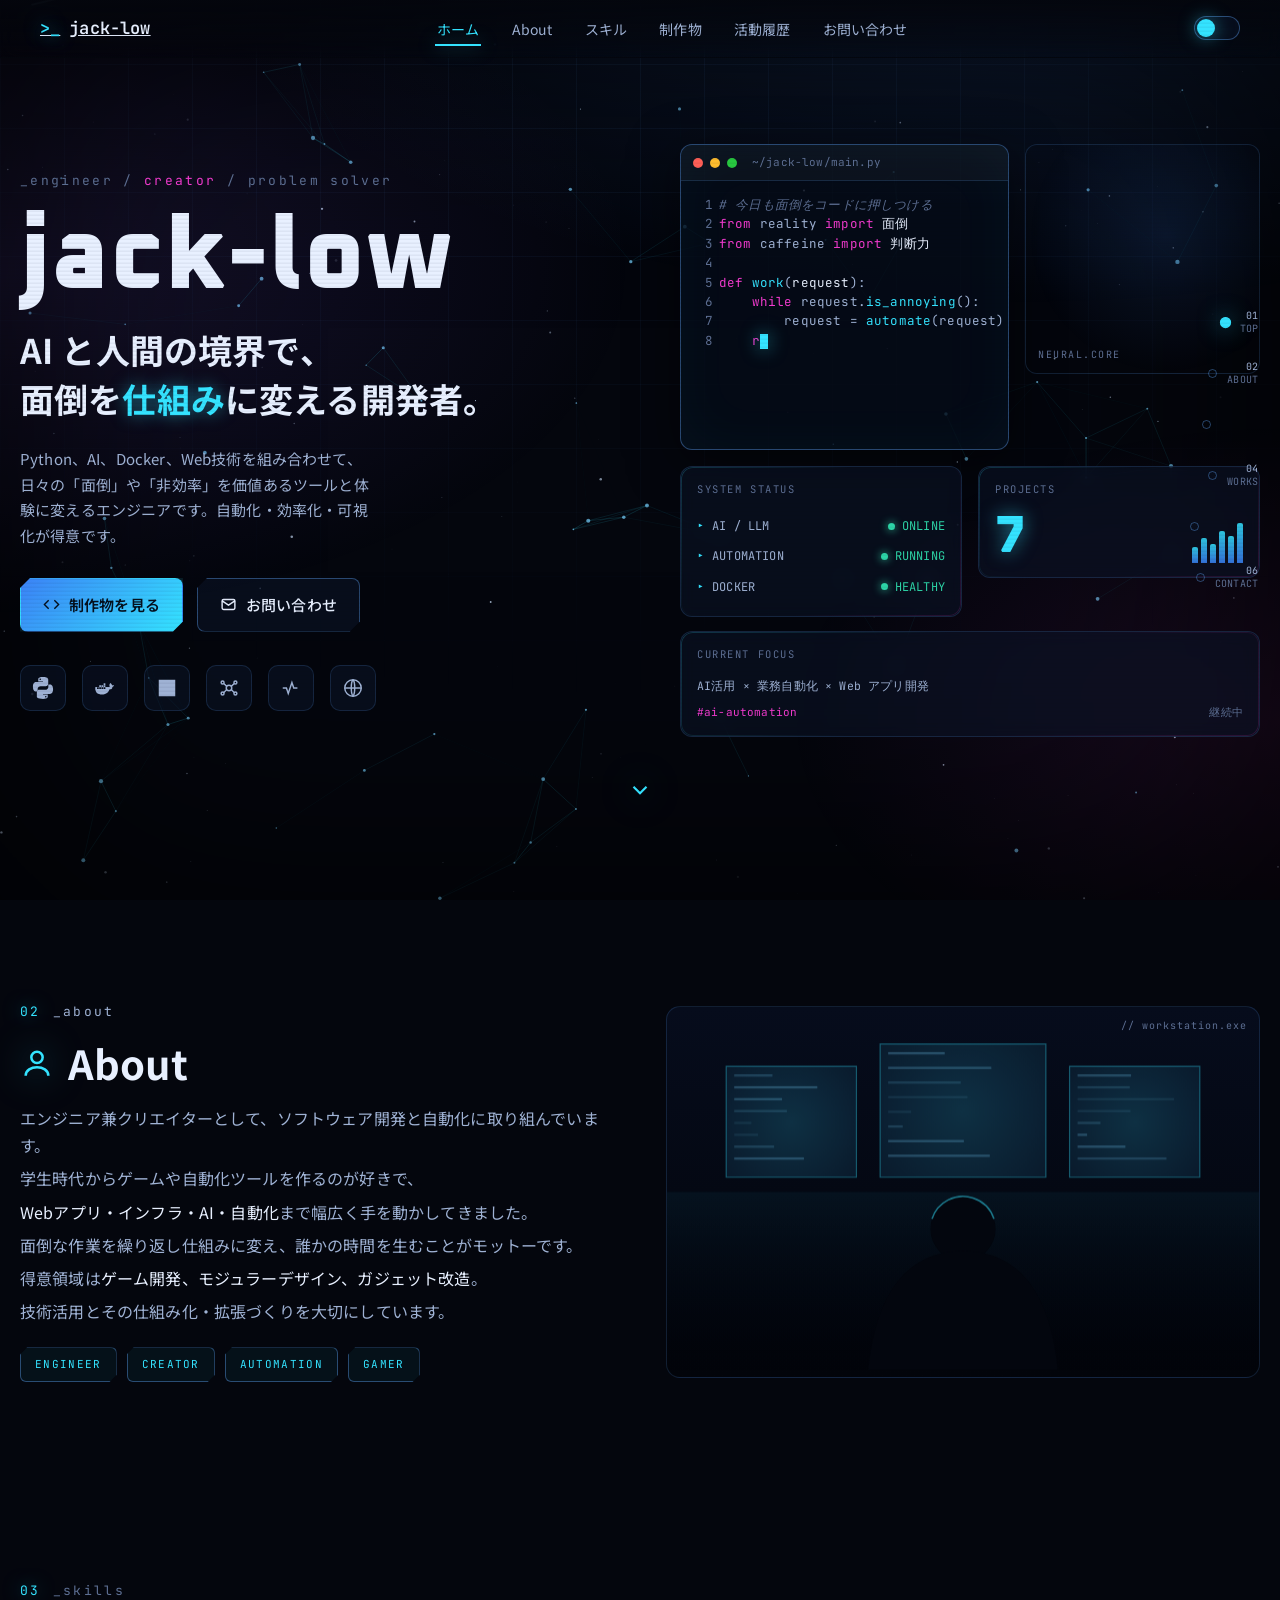
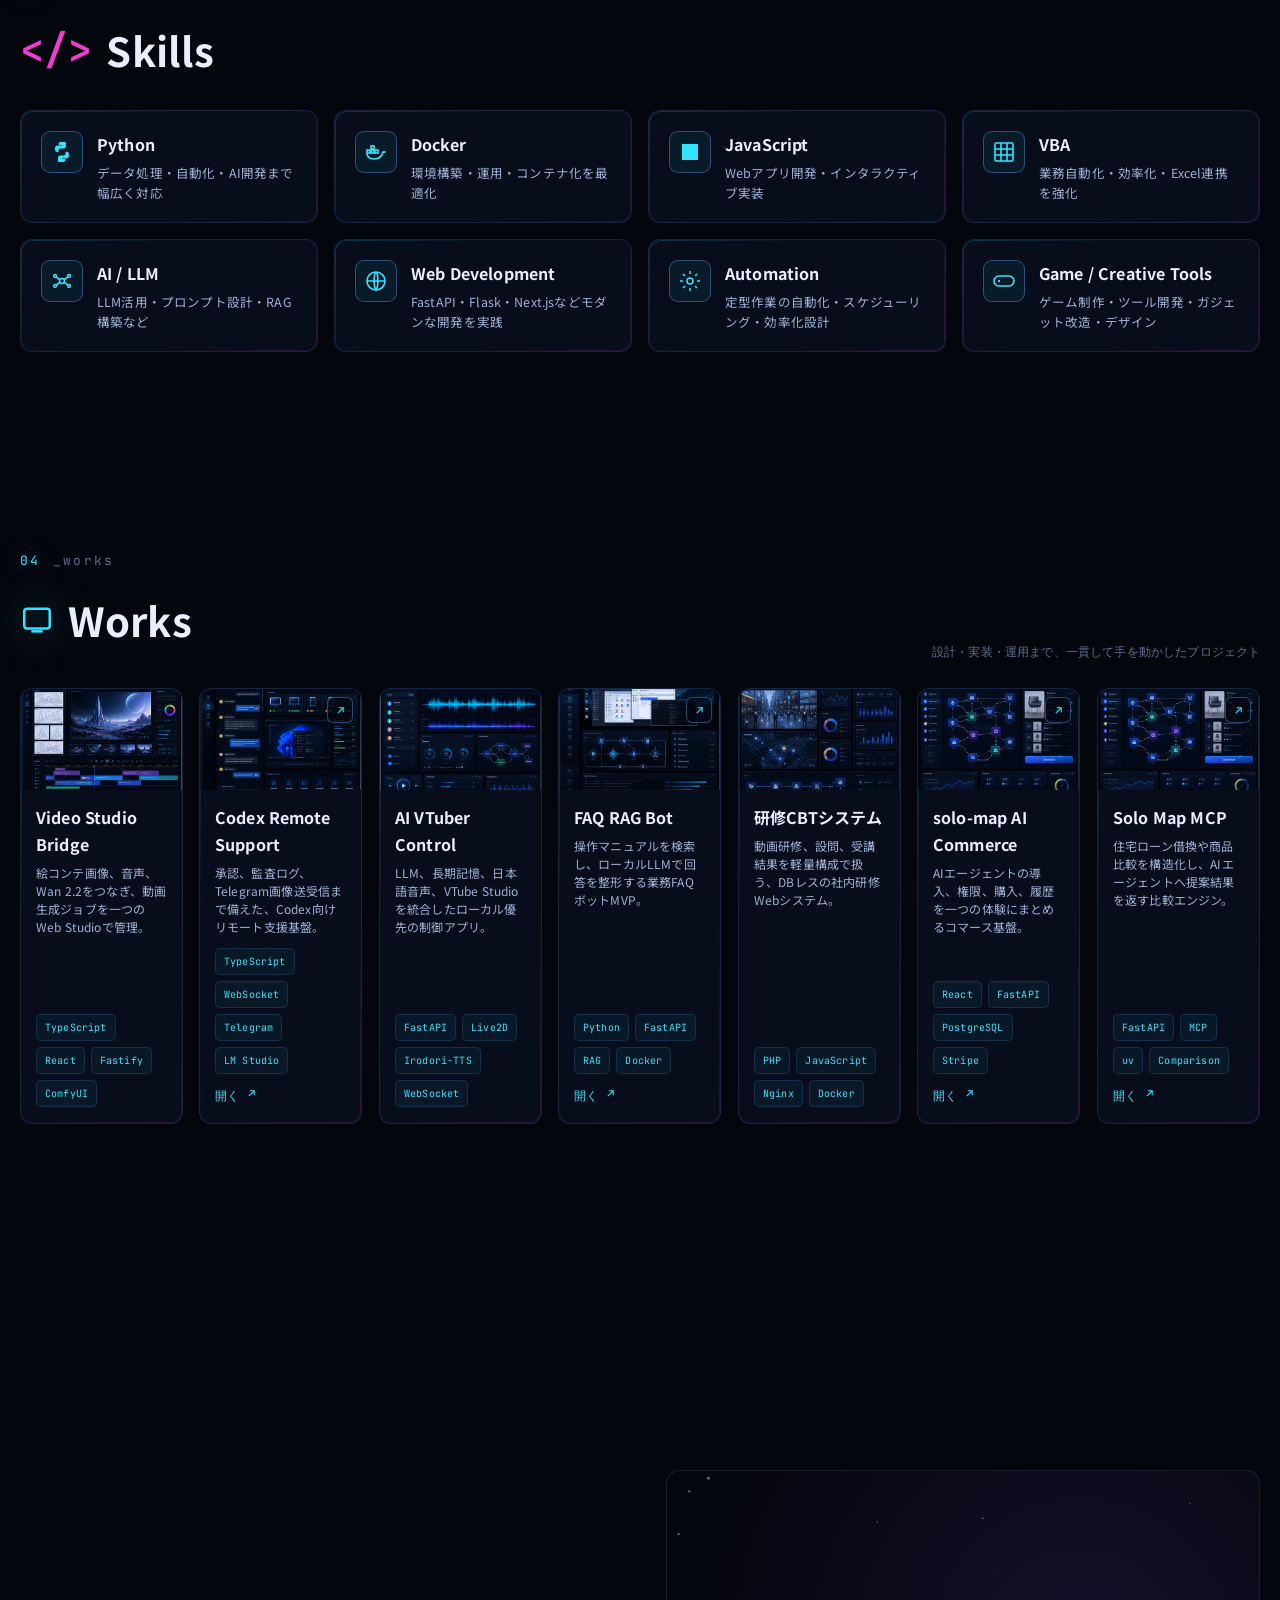
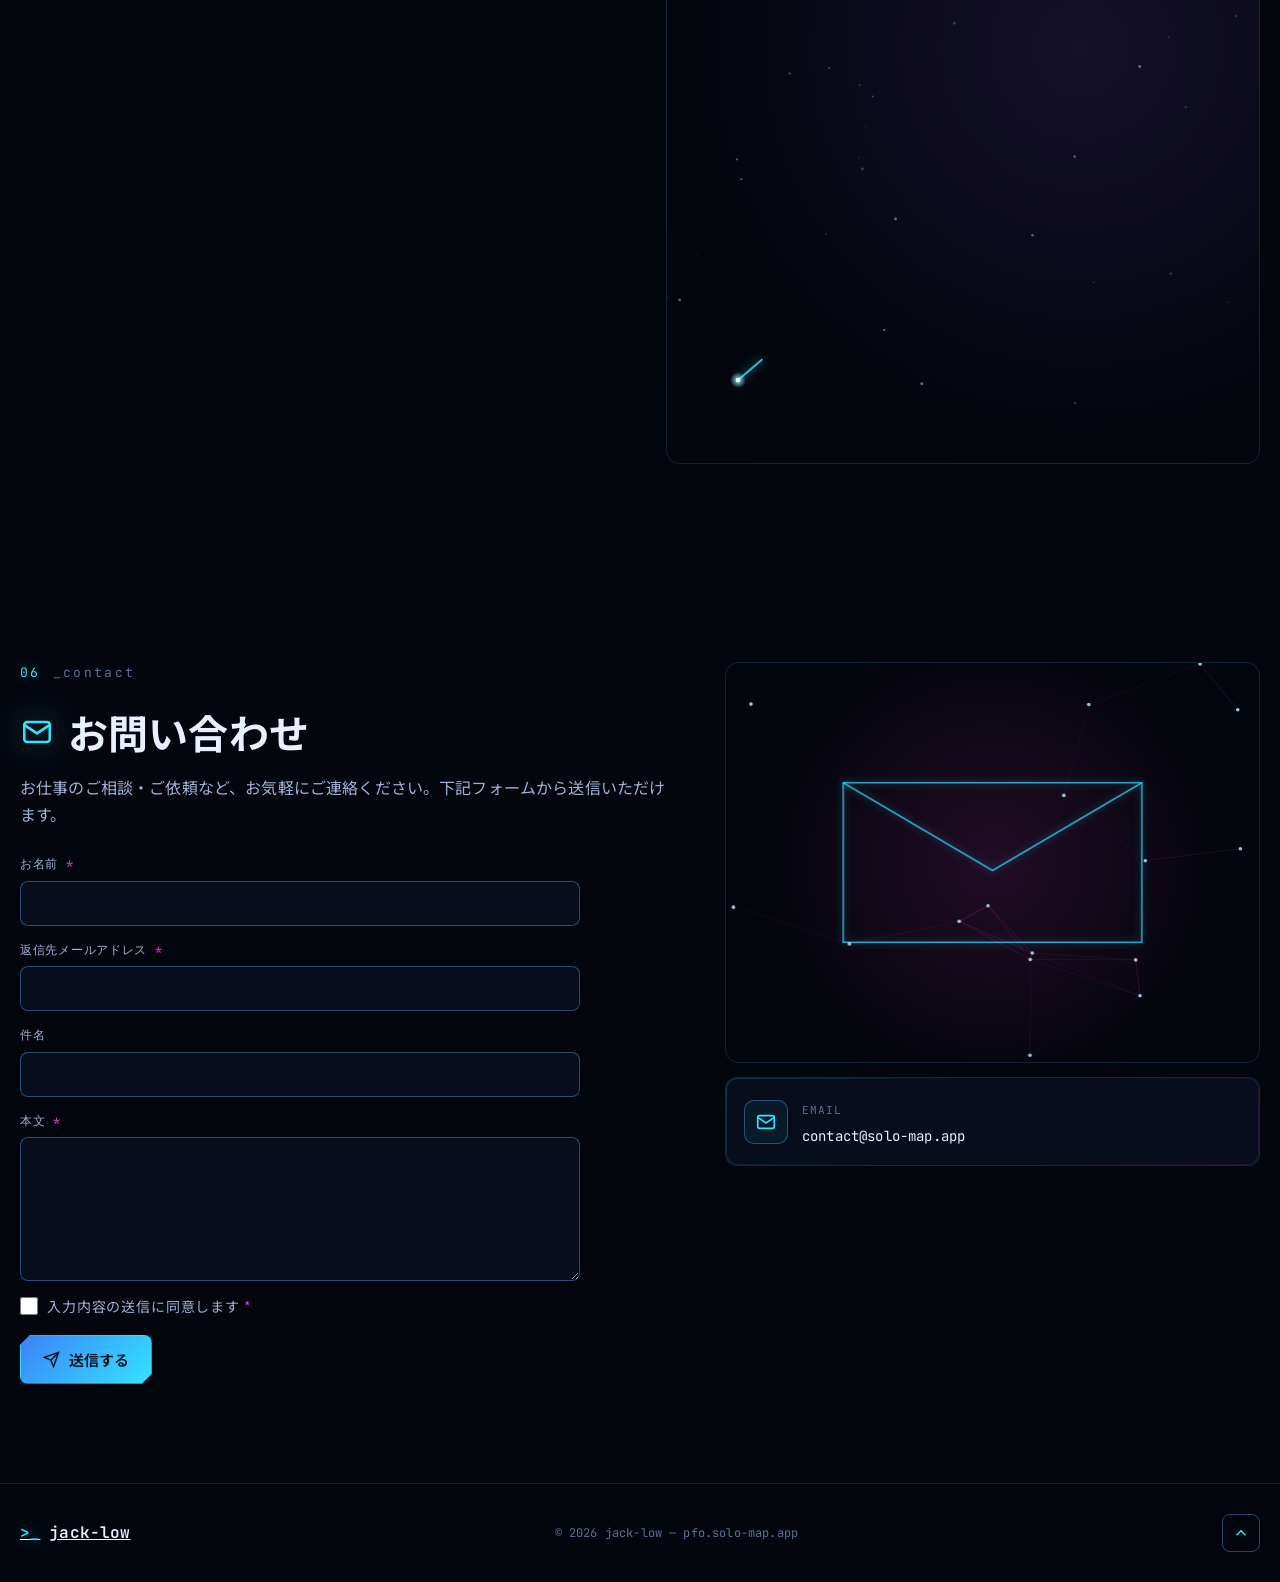
==== commit a1fad48e: "Revert "Redesign portfolio from supplied ZIP concept" This reverts commit 4ea03a4d2b56465bd20b6e0f73" ====
--- a/index.html
+++ b/index.html
@@ -1,31 +1,52 @@
-<!doctype html>
-<html lang="ja" data-variant="a">
+<!DOCTYPE html>
+<html lang="ja" data-theme="dark">
 <head>
 <meta charset="UTF-8">
 <meta name="viewport" content="width=device-width, initial-scale=1.0">
+
+<!-- ===== Primary meta ===== -->
 <title>jack-low — Engineer / Creator / Problem Solver</title>
-<meta name="description" content="AIと自動化で日々の面倒を仕組みに変えるエンジニア jack-low のポートフォリオ。Python・AI/LLM・Docker・Web を軸に、自動化・効率化・可視化を手掛けています。">
+<meta name="description" content="AIと自動化で日々の「面倒」を仕組みに変えるエンジニア jack-low のポートフォリオ。Python・AI/LLM・Docker・Web を軸に、自動化・効率化・可視化を手掛けています。">
 <meta name="author" content="jack-low">
 <meta name="robots" content="index, follow">
-<meta name="theme-color" content="#f6f6f3">
+<meta name="theme-color" content="#04060d" media="(prefers-color-scheme: dark)">
+<meta name="theme-color" content="#eef2fb" media="(prefers-color-scheme: light)">
 <link rel="canonical" href="https://pfo.solo-map.app/">
 
+<!-- ===== Open Graph ===== -->
 <meta property="og:type" content="website">
 <meta property="og:site_name" content="jack-low — Portfolio">
 <meta property="og:title" content="jack-low — Engineer / Creator / Problem Solver">
-<meta property="og:description" content="AIと自動化で日々の面倒を仕組みに変えるエンジニア jack-low のポートフォリオ。">
+<meta property="og:description" content="AIと自動化で日々の「面倒」を仕組みに変えるエンジニア jack-low のポートフォリオ。">
 <meta property="og:url" content="https://pfo.solo-map.app/">
 <meta property="og:locale" content="ja_JP">
 <meta property="og:image" content="https://pfo.solo-map.app/assets/og-image.png">
+<meta property="og:image:width" content="1200">
+<meta property="og:image:height" content="630">
+<meta property="og:image:alt" content="jack-low — Engineer / Creator / Problem Solver">
+
+<!-- ===== Twitter/X card ===== -->
 <meta name="twitter:card" content="summary_large_image">
-
+<meta name="twitter:title" content="jack-low — Engineer / Creator / Problem Solver">
+<meta name="twitter:description" content="AIと自動化で日々の「面倒」を仕組みに変えるエンジニア jack-low のポートフォリオ。">
+<meta name="twitter:image" content="https://pfo.solo-map.app/assets/og-image.png">
+
+<!-- ===== Icons / manifest ===== -->
 <link rel="icon" href="/assets/favicon.svg" type="image/svg+xml">
+<link rel="icon" href="/assets/favicon-32.png" sizes="32x32" type="image/png">
 <link rel="apple-touch-icon" href="/assets/apple-touch-icon.png">
+<link rel="manifest" href="/site.webmanifest">
+
+<!-- ===== Fonts ===== -->
 <link rel="preconnect" href="https://fonts.googleapis.com">
 <link rel="preconnect" href="https://fonts.gstatic.com" crossorigin>
-<link href="https://fonts.googleapis.com/css2?family=JetBrains+Mono:wght@400;500;600&family=Plus+Jakarta+Sans:wght@400;500;600;700;800&family=Schibsted+Grotesk:wght@400;500;600;700&family=Space+Grotesk:wght@400;500;600;700&family=Zen+Kaku+Gothic+New:wght@400;500;700&family=Zen+Maru+Gothic:wght@400;500;700&display=swap" rel="stylesheet">
+<link href="https://fonts.googleapis.com/css2?family=Oxanium:wght@500;600;700;800&family=Noto+Sans+JP:wght@400;500;700&family=JetBrains+Mono:wght@400;500;600&display=swap" rel="stylesheet">
+
+<!-- ===== Styles ===== -->
 <link rel="stylesheet" href="css/style.css">
-
+<link rel="stylesheet" href="css/sections.css">
+
+<!-- ===== Structured data ===== -->
 <script type="application/ld+json">
 {
   "@context": "https://schema.org",
@@ -33,117 +54,308 @@
   "name": "jack-low",
   "url": "https://pfo.solo-map.app/",
   "image": "https://pfo.solo-map.app/assets/og-image.png",
-  "jobTitle": "Engineer / Creator / Problem Solver",
+  "jobTitle": "Engineer / Creator",
   "email": "mailto:contact@solo-map.app",
-  "knowsAbout": ["Python", "Docker", "JavaScript", "VBA", "AI", "LLM", "Web Development", "Automation", "Game Development"],
+  "knowsAbout": ["Python", "AI", "LLM", "Docker", "JavaScript", "Web Development", "Automation"],
   "description": "AIと自動化で日々の面倒を仕組みに変えるエンジニア。"
+}
+</script>
+<script type="application/ld+json">
+{
+  "@context": "https://schema.org",
+  "@type": "WebSite",
+  "name": "jack-low — Portfolio",
+  "url": "https://pfo.solo-map.app/",
+  "inLanguage": "ja"
 }
 </script>
 </head>
 <body>
+
+<!-- skip link -->
 <a class="skip-link" href="#main">本文へスキップ</a>
 
-<div class="design-switcher" role="toolbar" aria-label="Design switcher">
-  <span>DESIGN</span>
-  <button type="button" data-set-variant="a" aria-pressed="true">A</button>
-  <button type="button" data-set-variant="b" aria-pressed="false">B</button>
-  <button type="button" data-set-variant="c" aria-pressed="false">C</button>
-  <i aria-hidden="true"></i>
-  <button type="button" data-toggle-lang aria-label="Toggle language">EN</button>
+<!-- backdrop layers (decorative) -->
+<canvas id="bg-canvas" aria-hidden="true"></canvas>
+<div class="atmosphere" aria-hidden="true"></div>
+<div class="grid-overlay" aria-hidden="true"></div>
+<div class="vignette" aria-hidden="true"></div>
+
+<!-- ===== NAV ===== -->
+<nav class="nav" id="nav" aria-label="メインナビゲーション">
+  <a class="brand" href="#top"><span class="chev" aria-hidden="true">&gt;_</span> jack-low</a>
+  <ul class="nav-links">
+    <li><a href="#top" data-nav="top" class="active" aria-current="page">ホーム</a></li>
+    <li><a href="#about" data-nav="about">About</a></li>
+    <li><a href="#skills" data-nav="skills">スキル</a></li>
+    <li><a href="#works" data-nav="works">制作物</a></li>
+    <li><a href="#timeline" data-nav="timeline">活動履歴</a></li>
+    <li><a href="#contact" data-nav="contact">お問い合わせ</a></li>
+  </ul>
+  <div class="nav-right">
+    <button class="toggle" id="theme-toggle" type="button" role="switch" aria-checked="false" aria-label="ダーク／ライトテーマ切替"><span class="knob" aria-hidden="true"></span></button>
+    <button class="burger" id="burger" type="button" aria-label="メニューを開く" aria-expanded="false" aria-controls="mobile-menu"><span></span><span></span><span></span></button>
+  </div>
+</nav>
+
+<div class="mobile-menu" id="mobile-menu" aria-hidden="true">
+  <a href="#top">ホーム</a>
+  <a href="#about">About</a>
+  <a href="#skills">スキル</a>
+  <a href="#works">制作物</a>
+  <a href="#timeline">活動履歴</a>
+  <a href="#contact">お問い合わせ</a>
 </div>
 
-<header class="site-nav" aria-label="Primary">
-  <a class="brand" href="#top">
-    <img src="assets/jacklow-logo.png" alt="">
-    <span>jack-low</span>
-  </a>
-  <nav>
-    <a href="#profile" data-i18n="navProfile">Profile</a>
-    <a href="#skills" data-i18n="navSkills">Skills</a>
-    <a href="#works" data-i18n="navWorks">Works</a>
-    <a href="#contact" data-i18n="navContact">Contact</a>
-  </nav>
-</header>
-
-<main id="main" tabindex="-1">
-  <section class="hero" id="top">
-    <div class="hero-copy">
-      <p class="eyebrow" data-i18n="eyebrow">engineer / creator / problem solver</p>
-      <h1>jack-low</h1>
-      <p class="headline"><span data-i18n="headlineA">AI と人間の境界で、</span><br><span data-i18n="headlineB">面倒を仕組みに変える開発者。</span></p>
-      <p class="lead" data-i18n="lead">Python、AI、Docker、Web技術を組み合わせて、日々の「面倒」や「非効率」を価値あるツールと体験に変えるエンジニアです。自動化・効率化・可視化が得意です。</p>
-      <div class="known-row" aria-label="Known for">
-        <span data-i18n="knownForLabel">俺と言えば</span>
-        <ul>
-          <li data-i18n="known1">自動化</li>
-          <li data-i18n="known2">ガジェット改造</li>
-          <li data-i18n="known3">ゲーム制作</li>
-          <li data-i18n="known4">AI活用</li>
+<!-- ===== RIGHT RAIL (decorative section index) ===== -->
+<nav class="rail" id="rail" aria-label="セクションナビゲーション">
+  <a href="#top" data-rail="top" class="active" tabindex="-1"><span class="meta"><span class="rn">01</span>TOP</span><span class="dot"></span></a>
+  <a href="#about" data-rail="about" tabindex="-1"><span class="meta"><span class="rn">02</span>ABOUT</span><span class="dot"></span></a>
+  <a href="#skills" data-rail="skills" tabindex="-1"><span class="meta"><span class="rn">03</span>SKILLS</span><span class="dot"></span></a>
+  <a href="#works" data-rail="works" tabindex="-1"><span class="meta"><span class="rn">04</span>WORKS</span><span class="dot"></span></a>
+  <a href="#timeline" data-rail="timeline" tabindex="-1"><span class="meta"><span class="rn">05</span>TIMELINE</span><span class="dot"></span></a>
+  <a href="#contact" data-rail="contact" tabindex="-1"><span class="meta"><span class="rn">06</span>CONTACT</span><span class="dot"></span></a>
+</nav>
+
+<main class="shell" id="main" tabindex="-1">
+
+<!-- ===== HERO ===== -->
+<section class="hero" id="top" data-screen-label="01 HERO">
+  <div class="wrap">
+    <div class="hero-grid">
+      <div class="hero-copy">
+        <p class="hero-eyebrow reveal-x">_engineer / <span class="b">creator</span> / problem solver</p>
+        <h1 class="reveal-x" style="--d:80ms"><span class="glitch" id="glitch-name" data-text="jack-low">jack-low</span></h1>
+        <p class="hero-lead reveal-x" style="--d:160ms">AI と人間の境界で、<br>面倒を<span class="hl">仕組み</span>に変える開発者。</p>
+        <p class="hero-desc reveal-x" style="--d:240ms">Python、AI、Docker、Web技術を組み合わせて、日々の「面倒」や「非効率」を価値あるツールと体験に変えるエンジニアです。自動化・効率化・可視化が得意です。</p>
+        <div class="hero-cta reveal-x" style="--d:320ms">
+          <a href="#works" class="btn btn-primary"><svg class="mi" viewBox="0 0 24 24" fill="none" stroke="currentColor" stroke-width="2" aria-hidden="true"><polyline points="16 18 22 12 16 6"/><polyline points="8 6 2 12 8 18"/></svg>制作物を見る</a>
+          <a href="#contact" class="btn btn-ghost"><svg class="mi" viewBox="0 0 24 24" fill="none" stroke="currentColor" stroke-width="2" aria-hidden="true"><rect x="3" y="5" width="18" height="14" rx="2"/><polyline points="3 7 12 13 21 7"/></svg>お問い合わせ</a>
+        </div>
+        <div class="tech-row reveal-x" style="--d:400ms">
+          <span class="chip" title="Python"><svg viewBox="0 0 24 24" fill="currentColor" aria-hidden="true"><path d="M11.9 0C6.5 0 6.8 2.4 6.8 2.4v2.4h5.2v.7H4.7S1 5.1 1 10.6s3.3 5.3 3.3 5.3h1.9v-2.6s-.1-3.3 3.2-3.3h5.2s3.1.1 3.1-3V3S18.4 0 11.9 0zM9 1.6c.5 0 .9.4.9.9s-.4.9-.9.9-.9-.4-.9-.9.4-.9.9-.9z"/><path d="M12.1 24c5.4 0 5.1-2.4 5.1-2.4v-2.4h-5.2v-.7h7.3s3.7.4 3.7-5.1-3.3-5.3-3.3-5.3h-1.9v2.6s.1 3.3-3.2 3.3H8.4s-3.1-.1-3.1 3v4.9S5.6 24 12.1 24zM15 22.4c-.5 0-.9-.4-.9-.9s.4-.9.9-.9.9.4.9.9-.4.9-.9.9z"/></svg></span>
+          <span class="chip" title="Docker"><svg viewBox="0 0 24 24" fill="currentColor" aria-hidden="true"><path d="M22 9.5c-.3-.2-1.4-.5-2.3-.3-.1-.9-.6-1.6-1.4-2.3l-.5-.4-.4.5c-.5.6-.7 1.6-.6 2.4 0 .3.2.8.4 1.2-.3.2-.9.4-1.6.4H1.5l-.1.5c-.2 1.4 0 2.9.7 4.2.7 1.4 1.9 2.4 3.4 2.9 1.6.6 4 .9 6.5 0 1.2-.4 2.3-1.1 3.2-2 .8-.9 1.4-1.9 1.8-3.1h.2c1.1 0 1.8-.4 2.2-.8.3-.3.5-.6.6-.9l.1-.3-.3-.2zM3.3 11.2h1.9v1.9H3.3zm2.4 0h1.9v1.9H5.7zm2.4 0H10v1.9H8.1zm2.4 0h1.9v1.9h-1.9zM5.7 9H7.6v1.9H5.7zm2.4 0H10v1.9H8.1zm2.4 0h1.9v1.9h-1.9zm0-2.2h1.9v1.9h-1.9z"/></svg></span>
+          <span class="chip" title="JavaScript"><svg viewBox="0 0 24 24" fill="currentColor" aria-hidden="true"><path d="M3 3h18v18H3V3zm9.9 14.5c.4.8 1 1.4 2.1 1.4 1 0 1.6-.5 1.6-1.1 0-.8-.6-1.1-1.7-1.5l-.6-.3c-1.7-.7-2.8-1.6-2.8-3.5 0-1.7 1.3-3 3.3-3 1.4 0 2.5.5 3.2 1.8l-1.8 1.1c-.4-.7-.8-1-1.4-1-.6 0-1 .4-1 1 0 .6.4.9 1.4 1.3l.6.3c2 .8 3.1 1.7 3.1 3.6 0 2.1-1.6 3.2-3.8 3.2-2.1 0-3.5-1-4.2-2.3l1.9-1.1zM5.6 17.7c.3.6.6 1.1 1.4 1.1.7 0 1.2-.3 1.2-1.4V9.9h2.2v7.5c0 2.3-1.3 3.3-3.3 3.3-1.8 0-2.8-.9-3.3-2.1l1.8-.9z"/></svg></span>
+          <span class="chip" title="AI / LLM"><svg viewBox="0 0 24 24" fill="none" stroke="currentColor" stroke-width="1.6" aria-hidden="true"><circle cx="12" cy="12" r="3"/><circle cx="5" cy="6" r="1.6"/><circle cx="19" cy="6" r="1.6"/><circle cx="5" cy="18" r="1.6"/><circle cx="19" cy="18" r="1.6"/><path d="M6.3 7l3.4 3.4M17.7 7l-3.4 3.4M6.3 17l3.4-3.4M17.7 17l-3.4-3.4"/></svg></span>
+          <span class="chip" title="Automation"><svg viewBox="0 0 24 24" fill="none" stroke="currentColor" stroke-width="1.6" aria-hidden="true"><path d="M3 12h4l2 6 4-12 2 6h4"/></svg></span>
+          <span class="chip" title="Web"><svg viewBox="0 0 24 24" fill="none" stroke="currentColor" stroke-width="1.6" aria-hidden="true"><circle cx="12" cy="12" r="9"/><path d="M3 12h18M12 3c2.5 2.5 2.5 15 0 18M12 3c-2.5 2.5-2.5 15 0 18"/></svg></span>
+        </div>
+      </div>
+
+      <div class="hero-stage">
+        <div class="hero-stage-top">
+          <!-- terminal -->
+          <div class="terminal reveal" style="--d:120ms">
+            <div class="terminal-bar"><span class="d r" aria-hidden="true"></span><span class="d y" aria-hidden="true"></span><span class="d g" aria-hidden="true"></span><span class="fn">~/jack-low/main.py</span></div>
+            <div class="terminal-body" id="terminal-body" aria-hidden="true"></div>
+          </div>
+          <!-- brain -->
+          <div class="brain-box reveal" style="--d:200ms">
+            <canvas id="brain-canvas" aria-hidden="true"></canvas>
+            <span class="brain-label">NEURAL.CORE</span>
+          </div>
+        </div>
+
+        <div class="stat-stack">
+          <div class="hero-stage-top" style="grid-template-columns:1fr 1fr">
+            <!-- system status -->
+            <div class="panel stat-card reveal" style="--d:260ms">
+              <div class="hd"><span>SYSTEM STATUS</span></div>
+              <div class="status-row"><span class="nm">AI / LLM</span><span class="st"><span class="pulse" aria-hidden="true"></span>ONLINE</span></div>
+              <div class="status-row"><span class="nm">AUTOMATION</span><span class="st"><span class="pulse" aria-hidden="true"></span>RUNNING</span></div>
+              <div class="status-row"><span class="nm">DOCKER</span><span class="st"><span class="pulse" aria-hidden="true"></span>HEALTHY</span></div>
+            </div>
+            <!-- projects count -->
+            <div class="panel stat-card reveal" style="--d:320ms">
+              <div class="hd"><span>PROJECTS</span></div>
+              <div class="bigstat">
+                <span class="num" data-count="7">0</span>
+                <div class="bars" aria-hidden="true"><i style="height:40%"></i><i style="height:62%"></i><i style="height:48%"></i><i style="height:80%"></i><i style="height:66%"></i><i style="height:100%"></i></div>
+              </div>
+            </div>
+          </div>
+          <!-- current focus (was a placeholder "latest commit") -->
+          <div class="panel stat-card commit reveal" style="--d:380ms">
+            <div class="hd"><span>CURRENT FOCUS</span></div>
+            <p class="msg">AI活用 × 業務自動化 × Web アプリ開発</p>
+            <div class="meta"><span class="hash">#ai-automation</span><span class="ago">継続中</span></div>
+          </div>
+        </div>
+      </div>
+    </div>
+    <div class="scroll-cue" aria-hidden="true"><svg viewBox="0 0 24 24" fill="none" stroke="currentColor" stroke-width="2"><polyline points="6 9 12 15 18 9"/></svg></div>
+  </div>
+</section>
+
+<!-- ===== ABOUT ===== -->
+<section id="about" data-screen-label="02 ABOUT">
+  <div class="wrap">
+    <div class="about-grid">
+      <div class="about-text reveal-x">
+        <p class="sec-eyebrow"><span class="num">02</span> _about</p>
+        <h2 class="sec-title"><svg class="ic" viewBox="0 0 24 24" fill="none" stroke="currentColor" stroke-width="1.8" aria-hidden="true"><circle cx="12" cy="8" r="4"/><path d="M4 21c0-4 4-6 8-6s8 2 8 6"/></svg>About</h2>
+        <p>エンジニア兼クリエイターとして、ソフトウェア開発と自動化に取り組んでいます。</p>
+        <p>学生時代からゲームや自動化ツールを作るのが好きで、</p>
+        <p><span class="em">Webアプリ・インフラ・AI・自動化</span>まで幅広く手を動かしてきました。</p>
+        <p>面倒な作業を繰り返し仕組みに変え、誰かの時間を生むことがモットーです。</p>
+        <p>得意領域は<span class="em">ゲーム開発、モジュラーデザイン、ガジェット改造</span>。</p>
+        <p>技術活用とその仕組み化・拡張づくりを大切にしています。</p>
+        <div class="tags">
+          <span class="tag-pill">ENGINEER</span>
+          <span class="tag-pill">CREATOR</span>
+          <span class="tag-pill">AUTOMATION</span>
+          <span class="tag-pill">GAMER</span>
+        </div>
+      </div>
+      <div class="scene reveal-x reveal-r" style="--d:120ms">
+        <canvas id="scene-canvas" aria-hidden="true"></canvas>
+        <span class="tagline">// workstation.exe</span>
+      </div>
+    </div>
+  </div>
+</section>
+
+<!-- ===== SKILLS ===== -->
+<section id="skills" data-screen-label="03 SKILLS">
+  <div class="wrap">
+    <p class="sec-eyebrow reveal"><span class="num">03</span> _skills</p>
+    <h2 class="sec-title reveal" style="--d:60ms"><span class="br" aria-hidden="true">&lt;/&gt;</span> Skills</h2>
+    <div class="skill-grid" style="margin-top:26px">
+      <div class="panel skill-card reveal"><span class="sweep" aria-hidden="true"></span><div class="ic" aria-hidden="true"><svg viewBox="0 0 24 24" fill="var(--cyan)"><path d="M11.9 2C8.5 2 8.7 3.5 8.7 3.5v1.6h3.3v.5H7.5S5 5.3 5 8.8s2.2 3.4 2.2 3.4h1.3v-1.7s0-2.1 2.1-2.1h3.3s2 0 2-1.9V3.9S18 2 11.9 2z"/><path d="M12.1 22c3.4 0 3.2-1.5 3.2-1.5v-1.6h-3.3v-.5h4.5s2.5.2 2.5-3.3-2.2-3.4-2.2-3.4h-1.3v1.7s0 2.1-2.1 2.1H10.1s-2 0-2 1.9v3.6S6 22 12.1 22z"/></svg></div><div><h3>Python</h3><p>データ処理・自動化・AI開発まで幅広く対応</p></div></div>
+      <div class="panel skill-card reveal" style="--d:80ms"><span class="sweep" aria-hidden="true"></span><div class="ic" aria-hidden="true"><svg viewBox="0 0 24 24" fill="none" stroke="var(--cyan)" stroke-width="1.6"><rect x="3" y="10" width="3" height="3"/><rect x="7" y="10" width="3" height="3"/><rect x="11" y="10" width="3" height="3"/><rect x="7" y="6" width="3" height="3"/><path d="M3 13c0 4 3 6 7 6 5 0 8-3 9-7 1 .2 2 0 2.5-.6"/></svg></div><div><h3>Docker</h3><p>環境構築・運用・コンテナ化を最適化</p></div></div>
+      <div class="panel skill-card reveal" style="--d:160ms"><span class="sweep" aria-hidden="true"></span><div class="ic" aria-hidden="true"><svg viewBox="0 0 24 24" fill="var(--cyan)"><path d="M4 4h16v16H4V4zm11 13c.3.5.7.9 1.5.9.7 0 1.1-.3 1.1-.8 0-.5-.4-.7-1.1-1l-.4-.2c-1.2-.5-2-1.1-2-2.4 0-1.2.9-2 2.3-2 1 0 1.7.3 2.2 1.2l-1.2.8c-.3-.5-.6-.7-1-.7s-.7.3-.7.7c0 .4.3.6.9.9l.4.2c1.4.6 2.1 1.2 2.1 2.5 0 1.4-1.1 2.2-2.6 2.2-1.4 0-2.4-.7-2.9-1.6l1.4-.9zM9 17.2c.2.4.4.7.9.7.5 0 .8-.2.8-1V12h1.5v5c0 1.5-.9 2.2-2.2 2.2-1.2 0-1.9-.6-2.3-1.4l1.3-.6z"/></svg></div><div><h3>JavaScript</h3><p>Webアプリ開発・インタラクティブ実装</p></div></div>
+      <div class="panel skill-card reveal" style="--d:240ms"><span class="sweep" aria-hidden="true"></span><div class="ic" aria-hidden="true"><svg viewBox="0 0 24 24" fill="none" stroke="var(--cyan)" stroke-width="1.6"><rect x="3" y="3" width="18" height="18" rx="1"/><path d="M3 9h18M3 15h18M9 3v18M15 3v18"/></svg></div><div><h3>VBA</h3><p>業務自動化・効率化・Excel連携を強化</p></div></div>
+      <div class="panel skill-card reveal" style="--d:80ms"><span class="sweep" aria-hidden="true"></span><div class="ic" aria-hidden="true"><svg viewBox="0 0 24 24" fill="none" stroke="var(--cyan)" stroke-width="1.5"><circle cx="12" cy="12" r="2.5"/><circle cx="5" cy="7" r="1.4"/><circle cx="19" cy="7" r="1.4"/><circle cx="5" cy="17" r="1.4"/><circle cx="19" cy="17" r="1.4"/><path d="M6.2 7.8l3.6 3M17.8 7.8l-3.6 3M6.2 16.2l3.6-3M17.8 16.2l-3.6-3"/></svg></div><div><h3>AI / LLM</h3><p>LLM活用・プロンプト設計・RAG構築など</p></div></div>
+      <div class="panel skill-card reveal" style="--d:160ms"><span class="sweep" aria-hidden="true"></span><div class="ic" aria-hidden="true"><svg viewBox="0 0 24 24" fill="none" stroke="var(--cyan)" stroke-width="1.6"><circle cx="12" cy="12" r="9"/><path d="M3 12h18M12 3c2.5 2.5 2.5 15 0 18M12 3c-2.5 2.5-2.5 15 0 18"/></svg></div><div><h3>Web Development</h3><p>FastAPI・Flask・Next.jsなどモダンな開発を実践</p></div></div>
+      <div class="panel skill-card reveal" style="--d:240ms"><span class="sweep" aria-hidden="true"></span><div class="ic" aria-hidden="true"><svg viewBox="0 0 24 24" fill="none" stroke="var(--cyan)" stroke-width="1.5"><circle cx="12" cy="12" r="3"/><path d="M12 2v3M12 19v3M2 12h3M19 12h3M5 5l2 2M17 17l2 2M19 5l-2 2M7 17l-2 2"/></svg></div><div><h3>Automation</h3><p>定型作業の自動化・スケジューリング・効率化設計</p></div></div>
+      <div class="panel skill-card reveal" style="--d:320ms"><span class="sweep" aria-hidden="true"></span><div class="ic" aria-hidden="true"><svg viewBox="0 0 24 24" fill="none" stroke="var(--cyan)" stroke-width="1.6"><rect x="2" y="7" width="20" height="10" rx="5"/><path d="M7 11v2M6 12h2M15 11.5h.01M18 13.5h.01"/></svg></div><div><h3>Game / Creative Tools</h3><p>ゲーム制作・ツール開発・ガジェット改造・デザイン</p></div></div>
+    </div>
+  </div>
+</section>
+
+<!-- ===== WORKS ===== -->
+<section id="works" data-screen-label="04 WORKS">
+  <div class="wrap">
+    <div class="works-head">
+      <div class="reveal">
+        <p class="sec-eyebrow"><span class="num">04</span> _works</p>
+        <h2 class="sec-title"><svg class="ic" viewBox="0 0 24 24" fill="none" stroke="currentColor" stroke-width="1.8" aria-hidden="true"><rect x="3" y="4" width="18" height="14" rx="2"/><path d="M8 20h8"/></svg>Works</h2>
+      </div>
+      <p class="works-note reveal" style="--d:80ms">設計・実装・運用まで、一貫して手を動かしたプロジェクト</p>
+    </div>
+    <div class="works-rail" id="works-rail"></div>
+  </div>
+</section>
+
+<!-- ===== TIMELINE ===== -->
+<section id="timeline" data-screen-label="05 TIMELINE">
+  <div class="wrap">
+    <div class="timeline-grid">
+      <div class="reveal-x">
+        <p class="sec-eyebrow"><span class="num">05</span> _timeline</p>
+        <h2 class="sec-title"><svg class="ic" viewBox="0 0 24 24" fill="none" stroke="currentColor" stroke-width="1.8" aria-hidden="true"><circle cx="12" cy="12" r="9"/><path d="M12 7v5l3 2"/></svg>活動履歴</h2>
+        <!-- EDIT: 実際の年・出来事に差し替えてください（現状は事実ベースの概略） -->
+        <ul class="tl-list" style="margin-top:18px">
+          <li class="tl-item reveal"><span class="yr">2024</span><span class="ev">AI・LLMを活用した<span class="em">分析・効率化ツール</span>の開発に注力</span></li>
+          <li class="tl-item reveal" style="--d:80ms"><span class="yr">2023</span><span class="ev">データ取得から通知までの<span class="em">業務自動化パイプライン</span>を構築</span></li>
+          <li class="tl-item reveal" style="--d:160ms"><span class="yr">2023</span><span class="ev">Docker + FastAPI で開発・運用の基盤を整備</span></li>
+          <li class="tl-item reveal" style="--d:240ms"><span class="yr">2022</span><span class="ev">Python製のゲームを制作・公開</span></li>
+          <li class="tl-item reveal" style="--d:320ms"><span class="yr">2021</span><span class="ev">エンジニアとしての活動を本格化</span></li>
+          <li class="tl-item reveal" style="--d:400ms"><span class="yr">2020</span><span class="ev">独学でプログラミングを学び始める</span></li>
         </ul>
       </div>
-      <p class="focus"><span data-i18n="focusLabel">現在の注力</span> — <strong data-i18n="focus">AI活用 × 業務自動化 × Web アプリ開発</strong></p>
-      <div class="hero-actions">
-        <a class="primary-link" href="#works" data-i18n="viewWorks">制作物を見る</a>
-        <a class="secondary-link" href="mailto:contact@solo-map.app" data-i18n="contactMe">相談する</a>
-      </div>
-    </div>
-    <figure class="hero-mark" aria-label="jack-low logo">
-      <img src="assets/jacklow-logo.png" alt="jack-low logo">
-    </figure>
-  </section>
-
-  <section class="profile-section" id="profile">
-    <div>
-      <p class="section-kicker" data-i18n="profileKicker">profile</p>
-      <h2 data-i18n="profileTitle">古い面倒を、新しい仕組みに変える。</h2>
-    </div>
-    <p data-i18n="profileBody">設計、実装、運用まで一気通貫で手を動かします。派手な理屈より、動くもの、測れるもの、続けられるものを重視します。伝統的な堅実さを土台にしつつ、AIや自動化で作業の重さを外へ逃がすのが得意です。</p>
-  </section>
-
-  <section class="skills-section" id="skills">
-    <div class="section-head">
-      <p class="section-kicker" data-i18n="skillsLabel">スキル</p>
-      <h2 data-i18n="skillsTitle">手を動かせる領域</h2>
-      <p data-i18n="skillsLead">設計から実装、運用まで。道具は目的に合わせて選びます。</p>
-    </div>
-    <ul class="skill-list" id="skill-list" aria-label="Skills"></ul>
-  </section>
-
-  <section class="works-section" id="works">
-    <div class="section-head">
-      <p class="section-kicker" data-i18n="worksLabel">制作物</p>
-      <h2 data-i18n="worksTitle">つくったもの</h2>
-      <p data-i18n="worksLead">カードを選択すると、短い紹介をFloating Cardで表示します。</p>
-    </div>
-    <div class="works-grid" id="works-grid"></div>
-    <aside class="floating-card" id="floating-card" role="dialog" aria-modal="false" aria-hidden="true">
-      <button class="floating-close" type="button" aria-label="紹介枠を閉じる">&times;</button>
-      <p class="floating-kicker">PROJECT BRIEF</p>
-      <h3></h3>
-      <p class="floating-desc"></p>
-      <div class="floating-tags"></div>
-      <a class="floating-link" target="_blank" rel="noopener noreferrer" data-i18n="openLink">リンクを開く</a>
-    </aside>
-  </section>
-
-  <section class="contact-section" id="contact">
-    <div>
-      <p class="section-kicker" data-i18n="contactLabel">contact</p>
-      <h2 data-i18n="contactTitle">相談は短くても構いません。</h2>
-    </div>
-    <div class="contact-links">
-      <a href="mailto:contact@solo-map.app">contact@solo-map.app</a>
-      <a href="https://solo-map.app/">solo-map.app</a>
-      <a href="https://mcp.solo-map.app/">Solo Map MCP</a>
-    </div>
-  </section>
+      <div class="constellation reveal-x reveal-r" style="--d:120ms">
+        <canvas id="constellation-canvas" aria-hidden="true"></canvas>
+      </div>
+    </div>
+  </div>
+</section>
+
+<!-- ===== CONTACT ===== -->
+<section id="contact" data-screen-label="06 CONTACT">
+  <div class="wrap">
+    <div class="contact-grid">
+      <div class="reveal-x">
+        <p class="sec-eyebrow"><span class="num">06</span> _contact</p>
+        <h2 class="sec-title"><svg class="ic" viewBox="0 0 24 24" fill="none" stroke="currentColor" stroke-width="1.8" aria-hidden="true"><rect x="3" y="5" width="18" height="14" rx="2"/><polyline points="3 7 12 13 21 7"/></svg>お問い合わせ</h2>
+        <p class="contact-lead">お仕事のご相談・ご依頼など、お気軽にご連絡ください。下記フォームから送信いただけます。</p>
+
+        <form id="contact-form" class="contact-form" novalidate>
+          <div class="field">
+            <label for="cf-name">お名前 <span class="req" aria-hidden="true">*</span></label>
+            <input id="cf-name" name="name" type="text" autocomplete="name" required maxlength="80" aria-required="true" aria-describedby="cf-name-err">
+            <p class="err" id="cf-name-err" role="alert"></p>
+          </div>
+          <div class="field">
+            <label for="cf-email">返信先メールアドレス <span class="req" aria-hidden="true">*</span></label>
+            <input id="cf-email" name="email" type="email" autocomplete="email" required maxlength="160" aria-required="true" aria-describedby="cf-email-err">
+            <p class="err" id="cf-email-err" role="alert"></p>
+          </div>
+          <div class="field">
+            <label for="cf-subject">件名</label>
+            <input id="cf-subject" name="subject" type="text" maxlength="120" aria-describedby="cf-subject-err">
+            <p class="err" id="cf-subject-err" role="alert"></p>
+          </div>
+          <div class="field">
+            <label for="cf-message">本文 <span class="req" aria-hidden="true">*</span></label>
+            <textarea id="cf-message" name="message" rows="5" required minlength="5" maxlength="4000" aria-required="true" aria-describedby="cf-message-err"></textarea>
+            <p class="err" id="cf-message-err" role="alert"></p>
+          </div>
+
+          <!-- honeypot: visually hidden, must stay empty -->
+          <div class="hp" aria-hidden="true">
+            <label>会社名（入力しないでください）<input type="text" name="company" tabindex="-1" autocomplete="off"></label>
+          </div>
+
+          <div class="field consent">
+            <label class="checkbox"><input id="cf-consent" name="consent" type="checkbox" required aria-required="true"> <span>入力内容の送信に同意します <span class="req" aria-hidden="true">*</span></span></label>
+            <p class="err" id="cf-consent-err" role="alert"></p>
+          </div>
+
+          <!-- Cloudflare Turnstile: rendered only when a real site key is set in js/config.js -->
+          <div id="cf-turnstile" class="cf-turnstile-slot"></div>
+
+          <button type="submit" class="btn btn-primary" id="cf-submit"><svg class="mi" viewBox="0 0 24 24" fill="none" stroke="currentColor" stroke-width="2" aria-hidden="true"><path d="M22 2 11 13"/><path d="M22 2 15 22l-4-9-9-4 20-7z"/></svg>送信する</button>
+          <p class="form-status" id="cf-status" role="status" aria-live="polite"></p>
+        </form>
+      </div>
+
+      <div class="contact-side reveal-x reveal-r" style="--d:120ms">
+        <div class="contact-art">
+          <canvas id="contact-canvas" aria-hidden="true"></canvas>
+        </div>
+        <a class="panel contact-card email-card" href="mailto:contact@solo-map.app">
+          <span class="ic" aria-hidden="true"><svg viewBox="0 0 24 24" fill="none" stroke="currentColor" stroke-width="1.8"><rect x="3" y="5" width="18" height="14" rx="2"/><polyline points="3 7 12 13 21 7"/></svg></span>
+          <span><span class="lb">EMAIL</span><br><span class="vl">contact@solo-map.app</span></span>
+        </a>
+        <!-- READY-TO-ENABLE: GitHub link (handle: __nullx2__). Set social.github.enabled = true in js/config.js to show. -->
+      </div>
+    </div>
+  </div>
+</section>
+
 </main>
 
-<footer class="site-footer">
-  <span>© <span id="year">2026</span> jack-low</span>
-  <span>pfo.solo-map.app</span>
+<!-- ===== FOOTER ===== -->
+<footer class="footer">
+  <div class="wrap">
+    <a class="brand" href="#top"><span class="chev" aria-hidden="true">&gt;_</span> jack-low</a>
+    <span class="cr">© <span id="footer-year">2026</span> jack-low — pfo.solo-map.app</span>
+    <button class="to-top" id="to-top" type="button" aria-label="ページトップへ戻る"><svg viewBox="0 0 24 24" fill="none" stroke="currentColor" stroke-width="2" aria-hidden="true"><polyline points="18 15 12 9 6 15"/></svg></button>
+  </div>
 </footer>
 
-<script src="js/site.js"></script>
+<div class="scanlines" aria-hidden="true"></div>
+
+<script src="js/config.js"></script>
+<script src="js/util.js"></script>
+<script src="js/works.js"></script>
+<script src="js/background.js"></script>
+<script src="js/neural.js"></script>
+<script src="js/scenes.js"></script>
+<script src="js/typing.js?v=20260614-1"></script>
+<script src="js/scroll.js"></script>
+<script src="js/contact.js"></script>
+<script src="js/ui.js"></script>
 </body>
 </html>
--- a/css/style.css
+++ b/css/style.css
@@ -1,627 +1,423 @@
+/* ============================================================
+   jack-low — Sci-Fi Portfolio
+   Design system: neon-blue / magenta / violet on deep space navy
+   ============================================================ */
+
 :root {
-  --bg: #f6f6f3;
-  --paper: #ffffff;
-  --ink: #16161a;
-  --muted: #57574f;
-  --faint: #9a9a90;
-  --line: rgba(20,20,20,.1);
-  --accent: #4f46e5;
-  --accent-soft: rgba(79,70,229,.1);
-  --shadow: 0 18px 50px rgba(20,20,30,.1);
-  --radius: 8px;
-  --maxw: 1080px;
-  --font-main: 'Schibsted Grotesk', 'Zen Kaku Gothic New', system-ui, sans-serif;
-  --font-display: 'Schibsted Grotesk', 'Zen Kaku Gothic New', system-ui, sans-serif;
-  --font-mono: 'JetBrains Mono', ui-monospace, monospace;
-}
-
-html[data-variant="b"] {
-  --bg: #eef2fb;
-  --paper: #ffffff;
-  --ink: #1e293b;
-  --muted: #5b6b85;
-  --faint: #94a3b8;
-  --line: rgba(79,110,247,.16);
-  --accent: #4f6ef7;
-  --accent-soft: rgba(79,110,247,.11);
-  --shadow: 0 14px 40px rgba(40,60,120,.12);
-  --radius: 8px;
-  --font-main: 'Plus Jakarta Sans', 'Zen Maru Gothic', system-ui, sans-serif;
-  --font-display: 'Plus Jakarta Sans', 'Zen Maru Gothic', system-ui, sans-serif;
-}
-
-html[data-variant="c"] {
-  --bg: #fbfbf9;
-  --paper: #ffffff;
-  --ink: #0c0c0c;
-  --muted: #55554d;
-  --faint: #9a9a90;
-  --line: rgba(0,0,0,.09);
-  --accent: #16a34a;
-  --accent-soft: rgba(22,163,74,.1);
-  --shadow: 0 18px 42px rgba(0,0,0,.08);
-  --radius: 8px;
-  --font-main: 'Space Grotesk', 'Zen Kaku Gothic New', system-ui, sans-serif;
-  --font-display: 'Space Grotesk', 'Zen Kaku Gothic New', system-ui, sans-serif;
-}
-
-* { box-sizing: border-box; }
+  /* base space palette */
+  --bg-0: #04060d;
+  --bg-1: #060a16;
+  --bg-2: #0a1124;
+  --panel: rgba(12, 20, 40, 0.55);
+  --panel-solid: #0a1020;
+  --line: rgba(96, 165, 250, 0.16);
+  --line-strong: rgba(96, 165, 250, 0.4);
+
+  /* text */
+  --ink: #e8f0ff;
+  --ink-dim: #9fb2d4;
+  --ink-faint: #5d6f93;
+
+  /* neon accents */
+  --cyan: #34e3ff;
+  --blue: #3b82f6;
+  --violet: #8b5cf6;
+  --magenta: #f43bd0;
+  --magenta-hot: #ff2bb5;
+  --green: #2dd4a7;
+
+  --glow-cyan: 0 0 18px rgba(52, 227, 255, 0.55);
+  --glow-blue: 0 0 18px rgba(59, 130, 246, 0.55);
+  --glow-magenta: 0 0 18px rgba(244, 59, 208, 0.5);
+
+  --maxw: 1240px;
+  --rail: 64px;
+
+  --font-disp: 'Oxanium', system-ui, sans-serif;
+  --font-jp: 'Noto Sans JP', system-ui, sans-serif;
+  --font-mono: 'JetBrains Mono', 'Roboto Mono', monospace;
+}
+
+/* ---------- light theme overrides ---------- */
+html[data-theme="light"] {
+  --bg-0: #eef2fb;
+  --bg-1: #e6ecf8;
+  --bg-2: #dfe7f6;
+  --panel: rgba(255, 255, 255, 0.66);
+  --panel-solid: #f4f7ff;
+  --line: rgba(37, 99, 235, 0.18);
+  --line-strong: rgba(37, 99, 235, 0.38);
+  --ink: #0b1530;
+  --ink-dim: #43557a;
+  --ink-faint: #8294b6;
+}
+
+* { box-sizing: border-box; margin: 0; padding: 0; }
+
 html { scroll-behavior: smooth; }
+@media (prefers-reduced-motion: reduce) { html { scroll-behavior: auto; } }
+
+/* ---------- accessibility: skip link + focus ---------- */
+.skip-link {
+  position: fixed;
+  top: 8px; left: 8px;
+  z-index: 200;
+  transform: translateY(-150%);
+  background: var(--cyan);
+  color: #04101e;
+  font-family: var(--font-jp);
+  font-weight: 600;
+  padding: 10px 16px;
+  border-radius: 8px;
+  text-decoration: none;
+  transition: transform .2s;
+}
+.skip-link:focus { transform: none; outline: 2px solid #04101e; outline-offset: 2px; }
+
+:focus-visible {
+  outline: 2px solid var(--cyan);
+  outline-offset: 3px;
+  border-radius: 4px;
+}
+#main:focus { outline: none; }
+@media (prefers-reduced-motion: reduce) { .skip-link { transition: none; } }
+
 body {
-  margin: 0;
-  background: var(--bg);
+  font-family: var(--font-jp);
+  background: var(--bg-0);
   color: var(--ink);
-  font-family: var(--font-main);
   line-height: 1.7;
+  overflow-x: hidden;
   -webkit-font-smoothing: antialiased;
-  text-rendering: optimizeLegibility;
-}
-html[data-variant="b"] body {
-  background: linear-gradient(165deg, #eef2fb 0%, #f2f1fb 52%, #f7f4fb 100%);
-}
-a { color: inherit; }
-::selection { background: var(--accent-soft); }
-
-.skip-link {
-  position: fixed;
-  top: 8px;
-  left: 8px;
-  z-index: 20;
-  transform: translateY(-140%);
-  padding: 9px 14px;
-  border-radius: 8px;
-  background: var(--ink);
-  color: var(--paper);
-  text-decoration: none;
-}
-.skip-link:focus { transform: none; }
-
-.design-switcher {
-  position: fixed;
-  top: 16px;
-  left: 50%;
+  letter-spacing: 0.01em;
+}
+
+/* fixed background canvas + atmospheric layers */
+#bg-canvas {
+  position: fixed;
+  inset: 0;
+  z-index: 0;
+  pointer-events: none;
+}
+.atmosphere {
+  position: fixed;
+  inset: 0;
+  z-index: 0;
+  pointer-events: none;
+  background:
+    radial-gradient(120% 80% at 80% -10%, rgba(59, 130, 246, 0.18), transparent 55%),
+    radial-gradient(90% 70% at 0% 30%, rgba(139, 92, 246, 0.14), transparent 55%),
+    radial-gradient(70% 60% at 100% 80%, rgba(244, 59, 208, 0.10), transparent 55%);
+  transition: opacity .4s;
+}
+html[data-theme="light"] .atmosphere { opacity: .5; }
+
+/* grid overlay */
+.grid-overlay {
+  position: fixed;
+  inset: 0;
+  z-index: 0;
+  pointer-events: none;
+  background-image:
+    linear-gradient(var(--line) 1px, transparent 1px),
+    linear-gradient(90deg, var(--line) 1px, transparent 1px);
+  background-size: 64px 64px;
+  -webkit-mask-image: radial-gradient(120% 100% at 50% 0%, #000 0%, transparent 80%);
+          mask-image: radial-gradient(120% 100% at 50% 0%, #000 0%, transparent 80%);
+  opacity: .5;
+}
+
+/* scanline + vignette */
+.scanlines {
+  position: fixed;
+  inset: 0;
+  z-index: 60;
+  pointer-events: none;
+  background: repeating-linear-gradient(
+    to bottom, rgba(0,0,0,0) 0px, rgba(0,0,0,0) 2px,
+    rgba(0, 10, 25, 0.14) 3px, rgba(0, 10, 25, 0.14) 4px);
+  mix-blend-mode: multiply;
+  opacity: .35;
+}
+.vignette {
+  position: fixed;
+  inset: 0;
+  z-index: 1;
+  pointer-events: none;
+  box-shadow: inset 0 0 240px 40px rgba(0,0,0,.65);
+}
+html[data-theme="light"] .scanlines { opacity: .12; }
+html[data-theme="light"] .vignette { box-shadow: inset 0 0 240px 40px rgba(120,140,180,.3); }
+
+/* ---------- layout shell ---------- */
+.shell { position: relative; z-index: 2; }
+.wrap {
+  width: min(100% - 40px, var(--maxw));
+  margin-inline: auto;
+}
+section {
+  position: relative;
+  padding-block: clamp(72px, 11vh, 130px);
+}
+
+/* section eyebrow / index */
+.sec-eyebrow {
+  display: flex;
+  align-items: center;
+  gap: 12px;
+  font-family: var(--font-mono);
+  font-size: 13px;
+  letter-spacing: .18em;
+  color: var(--ink-faint);
+  margin-bottom: 14px;
+}
+.sec-eyebrow .num {
+  color: var(--cyan);
+  text-shadow: var(--glow-cyan);
+}
+.sec-eyebrow .tag { color: var(--magenta); }
+.sec-title {
+  font-family: var(--font-jp);
+  font-weight: 700;
+  font-size: clamp(26px, 3.4vw, 40px);
+  display: flex;
+  align-items: center;
+  gap: 14px;
+  margin-bottom: 8px;
+}
+.sec-title .ic {
+  width: 34px; height: 34px;
+  color: var(--cyan);
+  filter: drop-shadow(var(--glow-cyan));
+}
+.sec-title .br { color: var(--magenta); font-family: var(--font-mono); font-weight: 600; }
+
+/* ---------- nav ---------- */
+.nav {
+  position: fixed;
+  top: 0; left: 0; right: 0;
   z-index: 50;
   display: flex;
   align-items: center;
-  gap: 5px;
-  transform: translateX(-50%);
-  padding: 5px 6px;
-  border: 1px solid rgba(20,20,20,.08);
-  border-radius: 999px;
-  background: rgba(255,255,255,.84);
-  box-shadow: 0 8px 30px rgba(20,20,30,.12);
-  backdrop-filter: blur(14px) saturate(1.5);
-}
-.design-switcher span {
-  padding: 0 4px 0 8px;
-  color: var(--faint);
-  font: 700 10px/1 system-ui, sans-serif;
-  letter-spacing: .18em;
-}
-.design-switcher button {
-  min-width: 34px;
-  min-height: 30px;
-  border: 0;
-  border-radius: 999px;
-  background: transparent;
-  color: var(--faint);
-  cursor: pointer;
-  font: 700 12px/1 system-ui, sans-serif;
-}
-.design-switcher button[aria-pressed="true"],
-.design-switcher button.is-active {
-  background: var(--ink);
-  color: var(--paper);
-}
-.design-switcher i {
-  width: 1px;
-  height: 16px;
-  margin: 0 3px;
-  background: rgba(20,20,20,.12);
-}
-
-.site-nav {
-  display: none;
-}
-.site-nav a { pointer-events: auto; }
+  justify-content: space-between;
+  padding: 14px clamp(16px, 4vw, 40px);
+  background: linear-gradient(to bottom, rgba(4,6,13,.9), rgba(4,6,13,.4) 70%, transparent);
+  backdrop-filter: blur(10px);
+  border-bottom: 1px solid transparent;
+  transition: border-color .3s, background .3s;
+}
+.nav.scrolled {
+  border-bottom: 1px solid var(--line);
+  background: rgba(4,6,13,.82);
+}
+html[data-theme="light"] .nav { background: linear-gradient(to bottom, rgba(238,242,251,.92), rgba(238,242,251,.4) 70%, transparent); }
+html[data-theme="light"] .nav.scrolled { background: rgba(238,242,251,.85); }
+
 .brand {
-  display: inline-flex;
+  font-family: var(--font-mono);
+  font-weight: 600;
+  font-size: 17px;
+  display: flex;
   align-items: center;
   gap: 9px;
   color: var(--ink);
-  font-weight: 700;
+}
+.brand .chev { color: var(--cyan); text-shadow: var(--glow-cyan); }
+
+.nav-links {
+  display: flex;
+  gap: clamp(14px, 2.2vw, 30px);
+  align-items: center;
+  list-style: none;
+}
+.nav-links a {
+  font-size: 14px;
+  color: var(--ink-dim);
   text-decoration: none;
-}
-.brand img {
-  width: 34px;
-  height: 34px;
-  object-fit: cover;
-  border-radius: 8px;
-  border: 1px solid var(--line);
-}
-.site-nav nav {
-  display: flex;
-  gap: 18px;
-  padding: 10px 14px;
-  border: 1px solid rgba(20,20,20,.06);
-  border-radius: 999px;
-  background: rgba(255,255,255,.68);
-  box-shadow: var(--shadow);
-  backdrop-filter: blur(14px);
-}
-.site-nav nav a {
-  color: var(--muted);
-  font-size: 13px;
-  font-weight: 700;
-  text-decoration: none;
-}
-.site-nav nav a:hover { color: var(--accent); }
-
-main { min-height: 100vh; }
-.hero {
   position: relative;
-  display: block;
-  width: min(calc(100% - 48px), var(--maxw));
-  min-height: 100vh;
-  margin: 0 auto;
-  padding: 170px 36px 96px;
-}
-.hero::before {
+  padding: 4px 2px;
+  transition: color .25s;
+}
+.nav-links a:hover, .nav-links a.active { color: var(--cyan); }
+.nav-links a.active::after {
   content: "";
   position: absolute;
-  top: -200px;
-  right: -220px;
-  width: 560px;
-  height: 560px;
+  left: 0; right: 0; bottom: -3px;
+  height: 2px;
+  background: var(--cyan);
+  box-shadow: var(--glow-cyan);
+}
+
+.nav-right { display: flex; align-items: center; gap: 16px; }
+
+/* theme toggle */
+.toggle {
+  --w: 46px;
+  width: var(--w); height: 24px;
+  border-radius: 20px;
+  border: 1px solid var(--line-strong);
+  background: var(--panel);
+  position: relative;
+  cursor: pointer;
+  flex: none;
+}
+.toggle .knob {
+  position: absolute;
+  top: 2px; left: 2px;
+  width: 18px; height: 18px;
   border-radius: 50%;
-  background: radial-gradient(circle, var(--accent-soft), transparent 68%);
-  pointer-events: none;
-}
-.eyebrow,
-.section-kicker {
-  margin: 0 0 18px;
-  color: var(--accent);
-  font-size: 12px;
-  font-weight: 700;
-  letter-spacing: .24em;
-  text-transform: uppercase;
-}
-html[data-variant="c"] .eyebrow,
-html[data-variant="c"] .section-kicker {
+  background: var(--cyan);
+  box-shadow: var(--glow-cyan);
+  transition: transform .3s cubic-bezier(.6,.1,.2,1.2), background .3s;
+}
+html[data-theme="light"] .toggle .knob { transform: translateX(22px); background: var(--violet); box-shadow: 0 0 14px rgba(139,92,246,.6); }
+
+/* hamburger */
+.burger { display: none; background: none; border: 0; cursor: pointer; width: 30px; height: 24px; position: relative; }
+.burger span { position: absolute; left: 0; right: 0; height: 2px; background: var(--ink); transition: .3s; }
+.burger span:nth-child(1) { top: 2px; }
+.burger span:nth-child(2) { top: 11px; }
+.burger span:nth-child(3) { top: 20px; }
+body.menu-open .burger span:nth-child(1) { transform: translateY(9px) rotate(45deg); }
+body.menu-open .burger span:nth-child(2) { opacity: 0; }
+body.menu-open .burger span:nth-child(3) { transform: translateY(-9px) rotate(-45deg); }
+
+/* ---------- right section rail ---------- */
+.rail {
+  position: fixed;
+  top: 50%; right: 22px;
+  transform: translateY(-50%);
+  z-index: 40;
+  display: flex;
+  flex-direction: column;
+  gap: 26px;
+}
+.rail a {
+  display: flex;
+  align-items: center;
+  gap: 10px;
+  text-decoration: none;
+  flex-direction: row-reverse;
+}
+.rail .dot {
+  width: 9px; height: 9px;
+  border-radius: 50%;
+  border: 1px solid var(--line-strong);
+  background: transparent;
+  transition: .3s;
+  flex: none;
+}
+.rail .meta {
+  text-align: right;
   font-family: var(--font-mono);
-  letter-spacing: .08em;
-}
-.hero h1 {
-  margin: 0;
+  font-size: 10px;
+  line-height: 1.25;
+  color: var(--ink-faint);
+  opacity: 0;
+  transform: translateX(6px);
+  transition: .3s;
+}
+.rail .meta .rn { display: block; color: var(--ink-dim); }
+.rail a:hover .meta, .rail a.active .meta { opacity: 1; transform: none; }
+.rail a.active .dot {
+  background: var(--cyan);
+  box-shadow: var(--glow-cyan);
+  border-color: var(--cyan);
+  transform: scale(1.25);
+}
+
+/* ---------- buttons ---------- */
+.btn {
+  font-family: var(--font-jp);
+  display: inline-flex;
+  align-items: center;
+  gap: 9px;
+  padding: 13px 22px;
+  border-radius: 8px;
+  font-size: 15px;
+  font-weight: 500;
+  text-decoration: none;
+  cursor: pointer;
+  border: 1px solid transparent;
+  position: relative;
+  transition: transform .2s, box-shadow .3s, background .3s;
+  clip-path: polygon(10px 0, 100% 0, 100% calc(100% - 10px), calc(100% - 10px) 100%, 0 100%, 0 10px);
+}
+.btn .mi { width: 17px; height: 17px; }
+.btn-primary {
+  background: linear-gradient(135deg, var(--blue), var(--cyan));
+  color: #04101e;
+  font-weight: 600;
+  box-shadow: 0 0 22px rgba(52,227,255,.4);
+}
+.btn-primary:hover { transform: translateY(-2px); box-shadow: 0 0 34px rgba(52,227,255,.7); }
+.btn-ghost {
+  background: var(--panel);
+  border-color: var(--line-strong);
   color: var(--ink);
-  font-family: var(--font-display);
-  font-size: clamp(60px, 10vw, 128px);
-  font-weight: 700;
-  letter-spacing: 0;
-  line-height: .94;
-}
-html[data-variant="a"] .hero h1 { font-weight: 500; }
-html[data-variant="b"] .hero h1 { font-weight: 800; }
-.headline {
-  max-width: 19em;
-  margin: 34px 0 0;
-  color: color-mix(in srgb, var(--ink) 88%, var(--muted));
-  font-size: clamp(21px, 3vw, 31px);
-  font-weight: 650;
-  line-height: 1.45;
-}
-.lead {
-  max-width: 35em;
-  margin: 28px 0 0;
-  color: var(--muted);
-  font-size: 16.5px;
-  line-height: 1.95;
-}
-.known-row {
-  display: flex;
-  flex-wrap: wrap;
-  gap: 16px 18px;
-  align-items: baseline;
-  margin-top: 38px;
-}
-.known-row > span,
-.focus {
-  color: var(--faint);
-  font-size: 13px;
-  font-weight: 700;
-  letter-spacing: .04em;
-}
-.known-row ul {
-  display: flex;
-  flex-wrap: wrap;
-  gap: 12px 18px;
-  margin: 0;
-  padding: 0;
-  list-style: none;
-}
-.known-row li {
-  border-bottom: 1.5px solid color-mix(in srgb, var(--accent) 55%, transparent);
-  color: var(--ink);
-  font-size: 15px;
-  padding-bottom: 2px;
-}
-html[data-variant="b"] .known-row li {
-  border: 0;
-  border-radius: 999px;
-  background: var(--paper);
-  box-shadow: 0 2px 12px rgba(40,60,120,.07);
-  color: var(--accent);
-  padding: 8px 14px;
-}
-html[data-variant="c"] .known-row li {
-  border: 0;
-  border-radius: 8px;
-  background: var(--accent-soft);
-  color: var(--accent);
-  font-family: var(--font-mono);
-  font-size: 13px;
-  padding: 7px 12px;
-}
-.focus { margin: 28px 0 0; }
-.focus strong { color: var(--ink); }
-.hero-actions {
-  display: flex;
-  flex-wrap: wrap;
-  gap: 12px;
-  margin-top: 34px;
-}
-html[data-variant="b"] .hero-copy {
-  max-width: 920px;
-  margin: 0 auto;
-  text-align: center;
-}
-html[data-variant="b"] .headline,
-html[data-variant="b"] .lead {
-  margin-left: auto;
-  margin-right: auto;
-}
-html[data-variant="b"] .known-row,
-html[data-variant="b"] .known-row ul,
-html[data-variant="b"] .hero-actions {
+  backdrop-filter: blur(6px);
+}
+.btn-ghost:hover { transform: translateY(-2px); border-color: var(--cyan); box-shadow: 0 0 20px rgba(52,227,255,.3); }
+
+/* ---------- panels ---------- */
+.panel {
+  background: var(--panel);
+  border: 1px solid var(--line);
+  border-radius: 12px;
+  backdrop-filter: blur(8px);
+  position: relative;
+}
+.panel::before {
+  content: "";
+  position: absolute;
+  inset: 0;
+  border-radius: 12px;
+  padding: 1px;
+  background: linear-gradient(135deg, rgba(52,227,255,.4), transparent 40%, transparent 60%, rgba(244,59,208,.3));
+  -webkit-mask: linear-gradient(#000 0 0) content-box, linear-gradient(#000 0 0);
+          mask: linear-gradient(#000 0 0) content-box, linear-gradient(#000 0 0);
+  -webkit-mask-composite: xor;
+          mask-composite: exclude;
+  opacity: .5;
+  pointer-events: none;
+}
+
+/* corner brackets */
+.bracket { position: relative; }
+.bracket::before, .bracket::after {
+  content: "";
+  position: absolute;
+  width: 14px; height: 14px;
+  border: 1.5px solid var(--cyan);
+  opacity: .7;
+}
+.bracket::before { top: -1px; left: -1px; border-right: 0; border-bottom: 0; }
+.bracket::after  { bottom: -1px; right: -1px; border-left: 0; border-top: 0; }
+
+/* ---------- reveal animations (keyframe-based: robust on-load) ---------- */
+.reveal { opacity: 0; transform: translateY(34px); will-change: transform, opacity; }
+.reveal-x { opacity: 0; transform: translateX(-40px); will-change: transform, opacity; }
+.reveal-r { transform: translateX(40px); }
+
+.reveal.in   { animation: revUp .85s cubic-bezier(.2,.7,.2,1) var(--d, 0ms) both; }
+.reveal-x.in { animation: revX  .85s cubic-bezier(.2,.7,.2,1) var(--d, 0ms) both; }
+.reveal-x.reveal-r.in { animation-name: revR; }
+
+@keyframes revUp { from { opacity: 0; transform: translateY(34px); } to { opacity: 1; transform: none; } }
+@keyframes revX  { from { opacity: 0; transform: translateX(-40px); } to { opacity: 1; transform: none; } }
+@keyframes revR  { from { opacity: 0; transform: translateX(40px); }  to { opacity: 1; transform: none; } }
+
+@media (prefers-reduced-motion: reduce) {
+  .reveal, .reveal-x { opacity: 1 !important; transform: none !important; animation: none !important; }
+}
+
+/* scroll down chevron */
+.scroll-cue {
+  display: flex;
   justify-content: center;
-}
-.primary-link,
-.secondary-link,
-.floating-link,
-.btn {
-  display: inline-flex;
-  align-items: center;
-  justify-content: center;
-  min-height: 44px;
-  padding: 0 18px;
-  border-radius: var(--radius);
-  font-size: 14px;
-  font-weight: 800;
-  text-decoration: none;
-}
-.primary-link,
-.btn-primary {
-  background: var(--ink);
-  color: var(--paper);
-}
-.secondary-link,
-.floating-link {
-  border: 1px solid var(--line);
-  background: color-mix(in srgb, var(--paper) 78%, transparent);
-  color: var(--ink);
-}
-.hero-mark {
-  display: none;
-}
-.hero-mark img {
-  display: block;
-  width: min(100%, 340px);
-  aspect-ratio: 1;
-  object-fit: cover;
-  border: 1px solid var(--line);
-  border-radius: 18px;
-  box-shadow: var(--shadow);
-}
-html[data-variant="a"] .hero-mark img {
-  border-radius: 50%;
-  box-shadow: none;
-}
-
-section:not(.hero) {
-  width: min(calc(100% - 48px), var(--maxw));
-  margin: 0 auto;
-  padding: 90px 0;
-  border-top: 1px solid var(--line);
-}
-.profile-section,
-.contact-section {
-  display: grid;
-  grid-template-columns: .86fr 1.14fr;
-  gap: clamp(24px, 6vw, 70px);
-}
-.profile-section h2,
-.section-head h2,
-.contact-section h2 {
-  margin: 0;
-  color: var(--ink);
-  font-size: clamp(30px, 4.4vw, 48px);
-  font-weight: 700;
-  letter-spacing: 0;
-  line-height: 1.12;
-}
-.profile-section > p,
-.section-head p:not(.section-kicker) {
-  max-width: 38em;
-  margin: 14px 0 0;
-  color: var(--muted);
-  font-size: 16px;
-  line-height: 1.85;
-}
-.section-head { margin-bottom: 46px; }
-
-.skill-list {
-  margin: 0;
-  padding: 0;
-  border-top: 1px solid var(--line);
-  list-style: none;
-}
-.skill-list li {
-  display: grid;
-  grid-template-columns: 54px minmax(140px, .75fr) 1.4fr;
-  gap: 20px;
-  align-items: baseline;
-  padding: 24px 4px;
-  border-bottom: 1px solid var(--line);
-}
-.skill-list .num {
-  color: var(--accent);
-  font-family: var(--font-mono);
-  font-size: 12px;
-  font-weight: 700;
-}
-.skill-list strong {
-  color: var(--ink);
-  font-size: 20px;
-  line-height: 1.3;
-}
-.skill-list span:last-child {
-  color: var(--muted);
-  font-size: 15px;
-}
-html[data-variant="b"] .skill-list {
-  display: grid;
-  grid-template-columns: repeat(auto-fit, minmax(220px, 1fr));
-  gap: 16px;
-  border: 0;
-}
-html[data-variant="b"] .skill-list li {
-  display: block;
-  min-height: 178px;
-  padding: 28px 24px;
-  border: 1px solid var(--line);
-  border-radius: var(--radius);
-  background: var(--paper);
-  box-shadow: 0 4px 22px rgba(40,60,120,.06);
-}
-html[data-variant="b"] .skill-list .num {
-  display: inline-grid;
-  place-items: center;
-  width: 40px;
-  height: 40px;
-  margin-bottom: 16px;
-  border-radius: 8px;
-  background: var(--accent-soft);
-}
-html[data-variant="b"] .skill-list strong { display: block; margin-bottom: 8px; font-size: 17px; }
-
-.works-grid {
-  display: grid;
-  grid-template-columns: repeat(3, minmax(0, 1fr));
-  gap: 14px;
-}
-.work-card {
-  display: grid;
-  gap: 14px;
-  min-height: 235px;
-  padding: 20px;
-  border: 1px solid var(--line);
-  border-radius: var(--radius);
-  background: color-mix(in srgb, var(--paper) 86%, transparent);
-  box-shadow: 0 4px 20px rgba(20,20,30,.04);
-  cursor: pointer;
-  transition: transform .22s ease, border-color .22s ease, box-shadow .22s ease;
-}
-.work-card:hover,
-.work-card.is-selected {
-  transform: translateY(-4px);
-  border-color: color-mix(in srgb, var(--accent) 48%, var(--line));
-  box-shadow: var(--shadow);
-}
-.work-card h3 { margin: 0; font-size: 19px; line-height: 1.32; }
-.work-card p { margin: 0; color: var(--muted); font-size: 14px; line-height: 1.7; }
-.tag-list,
-.floating-tags {
-  display: flex;
-  flex-wrap: wrap;
-  gap: 7px;
-}
-.tag-list span,
-.floating-tags span {
-  border: 1px solid var(--line);
-  border-radius: 6px;
-  background: var(--accent-soft);
-  color: var(--accent);
-  font-family: var(--font-mono);
-  font-size: 11px;
-  font-weight: 700;
-  padding: 4px 8px;
-}
-.work-link {
-  color: var(--accent);
-  font-family: var(--font-mono);
-  font-size: 12px;
-  font-weight: 700;
-  text-decoration: none;
-}
-
-.floating-card {
-  position: sticky;
-  bottom: 22px;
-  z-index: 20;
-  width: min(620px, 100%);
-  margin: 22px auto 0;
-  padding: 24px;
-  border: 1px solid color-mix(in srgb, var(--accent) 36%, var(--line));
-  border-radius: var(--radius);
-  background: color-mix(in srgb, var(--paper) 98%, transparent);
-  box-shadow: var(--shadow);
-  backdrop-filter: blur(14px);
-  opacity: 0;
-  pointer-events: none;
-  transform: translateY(12px);
-  transition: opacity .22s ease, transform .22s ease;
-}
-.floating-card[aria-hidden="false"],
-.floating-card.is-open {
-  opacity: 1;
-  pointer-events: auto;
-  transform: none;
-}
-.floating-close {
-  position: absolute;
-  top: 10px;
-  right: 12px;
-  width: 34px;
-  height: 34px;
-  border: 1px solid var(--line);
-  border-radius: 8px;
-  background: transparent;
-  color: var(--muted);
-  cursor: pointer;
-  font-size: 24px;
-  line-height: 1;
-}
-.floating-kicker {
-  margin: 0 0 8px;
-  color: var(--accent);
-  font-family: var(--font-mono);
-  font-size: 11px;
-  font-weight: 700;
-  letter-spacing: .16em;
-}
-.floating-card h3 {
-  margin: 0 34px 8px 0;
-  font-size: clamp(22px, 3vw, 30px);
-  line-height: 1.25;
-}
-.floating-desc {
-  margin: 0 0 14px;
-  color: var(--muted);
-}
-.floating-link {
-  margin-top: 16px;
-  color: var(--accent);
-}
-.floating-link[hidden] { display: none; }
-
-.contact-links {
-  display: grid;
-  gap: 12px;
-}
-.contact-links a {
-  display: flex;
-  justify-content: space-between;
-  padding: 18px 0;
-  border-bottom: 1px solid var(--line);
-  color: var(--ink);
-  font-size: 18px;
-  font-weight: 700;
-  text-decoration: none;
-}
-.contact-links a::after {
-  content: "↗";
-  color: var(--accent);
-}
-.site-footer {
-  display: flex;
-  justify-content: space-between;
-  width: min(calc(100% - 48px), var(--maxw));
-  margin: 0 auto;
-  padding: 28px 0 58px;
-  border-top: 1px solid var(--line);
-  color: var(--faint);
-  font-size: 13px;
-}
-
-[data-reveal] {
-  opacity: 0;
-  transform: translateY(20px);
-  transition: opacity .7s cubic-bezier(.2,.65,.2,1), transform .7s cubic-bezier(.2,.65,.2,1);
-}
-[data-reveal].is-visible {
-  opacity: 1;
-  transform: none;
-}
-
-@media (prefers-reduced-motion: reduce) {
-  html { scroll-behavior: auto; }
-  *, *::before, *::after {
-    animation-duration: .01ms !important;
-    animation-iteration-count: 1 !important;
-    transition-duration: .01ms !important;
-  }
-  [data-reveal] { opacity: 1; transform: none; }
-}
-
-@media (max-width: 900px) {
-  .design-switcher { top: 10px; }
-  .hero,
-  .profile-section,
-  .contact-section {
-    grid-template-columns: 1fr;
-  }
-  .hero {
-    min-height: auto;
-    padding-top: 96px;
-  }
-  .works-grid { grid-template-columns: repeat(2, minmax(0, 1fr)); }
-}
-
-@media (max-width: 620px) {
-  .hero,
-  section:not(.hero),
-  .site-footer {
-    width: min(calc(100% - 36px), var(--maxw));
-  }
-  .hero h1 { font-size: clamp(54px, 17vw, 76px); }
-  .skill-list li {
-    grid-template-columns: 42px 1fr;
-    gap: 8px 14px;
-  }
-  .skill-list span:last-child {
-    grid-column: 2;
-  }
-  .works-grid { grid-template-columns: 1fr; }
-  .floating-card {
-    position: fixed;
-    left: 18px;
-    right: 18px;
-    bottom: 18px;
-    width: auto;
-    max-height: 42vh;
-    overflow: auto;
-    margin: 0;
-    background: #fff;
-    color: #16161a;
-    box-shadow: 0 18px 70px rgba(20,20,30,.2);
-  }
-  .floating-card h3 { color: #16161a; }
-  .floating-desc { color: #4b5563; }
-  .hero-actions { flex-direction: column; }
-  .primary-link,
-  .secondary-link { width: 100%; }
-  .site-footer {
-    flex-direction: column;
-    gap: 8px;
-  }
-}
+  margin-top: 40px;
+  color: var(--cyan);
+}
+.scroll-cue svg { width: 26px; height: 26px; animation: bob 1.8s ease-in-out infinite; filter: drop-shadow(var(--glow-cyan)); }
+@keyframes bob { 0%,100% { transform: translateY(0); } 50% { transform: translateY(8px); } }
+@media (prefers-reduced-motion: reduce) { .scroll-cue svg { animation: none; } }
--- a/css/sections.css
+++ b/css/sections.css
@@ -0,0 +1,547 @@
+/* ============================================================
+   jack-low — section styles
+   ============================================================ */
+
+/* ---------- HERO ---------- */
+.hero { padding-top: clamp(110px, 16vh, 170px); min-height: 100vh; display: flex; align-items: center; }
+.hero-grid {
+  display: grid;
+  grid-template-columns: 1.05fr 1fr;
+  gap: clamp(24px, 4vw, 56px);
+  align-items: center;
+  width: 100%;
+}
+.hero-eyebrow {
+  font-family: var(--font-mono);
+  font-size: 13px;
+  letter-spacing: .18em;
+  color: var(--ink-faint);
+  margin-bottom: 18px;
+}
+.hero-eyebrow .b { color: var(--magenta); }
+.hero h1 {
+  font-family: var(--font-disp);
+  font-weight: 800;
+  font-size: clamp(52px, 8vw, 104px);
+  line-height: .95;
+  letter-spacing: .01em;
+  margin-bottom: 18px;
+}
+.hero-lead {
+  font-size: clamp(22px, 3vw, 34px);
+  font-weight: 700;
+  line-height: 1.45;
+  margin-bottom: 22px;
+}
+.hero-lead .hl {
+  color: var(--cyan);
+  position: relative;
+  text-shadow: 0 0 16px rgba(52,227,255,.5);
+}
+.hero-desc { color: var(--ink-dim); font-size: 15px; max-width: 44ch; margin-bottom: 30px; }
+.hero-cta { display: flex; gap: 14px; flex-wrap: wrap; margin-bottom: 34px; }
+.tech-row { display: flex; gap: 16px; flex-wrap: wrap; }
+.tech-row .chip {
+  width: 46px; height: 46px;
+  display: grid; place-items: center;
+  border: 1px solid var(--line);
+  border-radius: 10px;
+  background: var(--panel);
+  color: var(--ink-dim);
+  transition: .3s;
+}
+.tech-row .chip:hover { color: var(--cyan); border-color: var(--cyan); box-shadow: var(--glow-cyan); transform: translateY(-3px); }
+.tech-row .chip svg { width: 22px; height: 22px; }
+
+/* hero right cluster */
+.hero-stage { position: relative; display: grid; grid-template-columns: 1fr; gap: 16px; }
+.hero-stage-top { display: grid; grid-template-columns: 1.4fr 1fr; gap: 16px; align-items: start; }
+
+/* terminal */
+.terminal {
+  height: 306px;
+  font-family: var(--font-mono);
+  font-size: 12.5px;
+  line-height: 1.55;
+  border-radius: 12px;
+  overflow: hidden;
+  border: 1px solid var(--line-strong);
+  background: rgba(6, 11, 24, 0.82);
+  box-shadow: 0 12px 50px rgba(0,0,0,.5), inset 0 0 60px rgba(52,227,255,.04);
+}
+html[data-theme="light"] .terminal { background: rgba(245,248,255,.92); }
+.terminal-bar {
+  display: flex; align-items: center; gap: 7px;
+  padding: 9px 12px;
+  border-bottom: 1px solid var(--line);
+  background: rgba(255,255,255,.03);
+}
+.terminal-bar .d { width: 10px; height: 10px; border-radius: 50%; }
+.terminal-bar .d.r { background: #ff5f57; }
+.terminal-bar .d.y { background: #febc2e; }
+.terminal-bar .d.g { background: #28c840; }
+.terminal-bar .fn { margin-left: 8px; color: var(--ink-faint); font-size: 11px; }
+.terminal-body {
+  height: 263px;
+  padding: 14px 16px;
+  overflow: auto;
+  scrollbar-width: thin;
+  scrollbar-color: var(--line-strong) rgba(6, 11, 24, .45);
+  overscroll-behavior: contain;
+}
+.terminal-body::-webkit-scrollbar { width: 8px; height: 8px; }
+.terminal-body::-webkit-scrollbar-track { background: rgba(6, 11, 24, .45); }
+.terminal-body::-webkit-scrollbar-thumb {
+  background: var(--line-strong);
+  border: 2px solid rgba(6, 11, 24, .45);
+  border-radius: 999px;
+}
+.terminal-body::-webkit-scrollbar-corner { background: rgba(6, 11, 24, .45); }
+.code-line { white-space: pre; color: var(--ink-dim); }
+.code-line .ln { color: var(--ink-faint); display: inline-block; width: 22px; user-select: none; }
+.tok-kw { color: var(--magenta); }
+.tok-fn { color: var(--cyan); }
+.tok-str { color: var(--green); }
+.tok-num { color: #ffb454; }
+.tok-com { color: var(--ink-faint); font-style: italic; }
+.tok-var { color: var(--ink); }
+.caret {
+  display: inline-block;
+  width: 8px; height: 15px;
+  background: var(--cyan);
+  box-shadow: var(--glow-cyan);
+  vertical-align: text-bottom;
+  animation: blink 1s steps(1) infinite;
+}
+@keyframes blink { 50% { opacity: 0; } }
+.term-out { margin-top: 10px; color: var(--green); }
+.term-out .pfx { color: var(--cyan); }
+
+/* neural brain canvas */
+.brain-box {
+  position: relative;
+  border-radius: 12px;
+  overflow: hidden;
+  min-height: 230px;
+  border: 1px solid var(--line);
+  background: radial-gradient(circle at 60% 40%, rgba(59,130,246,.12), transparent 70%);
+}
+.brain-box canvas { display: block; width: 100%; height: 100%; }
+.brain-label {
+  position: absolute; left: 12px; bottom: 10px;
+  font-family: var(--font-mono); font-size: 10px;
+  letter-spacing: .15em; color: var(--ink-faint);
+}
+
+/* status / stats panels */
+.stat-stack { display: grid; gap: 14px; }
+.stat-card { padding: 14px 16px; }
+.stat-card .hd {
+  font-family: var(--font-mono); font-size: 10.5px; letter-spacing: .15em;
+  color: var(--ink-faint); margin-bottom: 12px; display: flex; justify-content: space-between;
+}
+.status-row { display: flex; align-items: center; justify-content: space-between; font-family: var(--font-mono); font-size: 12px; padding: 5px 0; }
+.status-row .nm { color: var(--ink-dim); display: flex; align-items: center; gap: 8px; }
+.status-row .nm::before { content: "▸"; color: var(--cyan); }
+.status-row .st { color: var(--green); display: flex; align-items: center; gap: 7px; }
+.status-row .st .pulse { width: 7px; height: 7px; border-radius: 50%; background: var(--green); box-shadow: 0 0 8px var(--green); animation: pulse 1.6s ease-in-out infinite; }
+@keyframes pulse { 50% { opacity: .35; transform: scale(.8); } }
+
+.bigstat { display: flex; align-items: flex-end; justify-content: space-between; }
+.bigstat .num { font-family: var(--font-disp); font-weight: 800; font-size: 52px; line-height: 1; color: var(--cyan); text-shadow: var(--glow-cyan); }
+.bars { display: flex; gap: 3px; align-items: flex-end; height: 40px; }
+.bars i { width: 6px; background: linear-gradient(var(--cyan), var(--blue)); border-radius: 2px 2px 0 0; opacity: .85; }
+
+.commit .msg { color: var(--ink-dim); font-size: 11.5px; font-family: var(--font-mono); }
+.commit .meta { display: flex; justify-content: space-between; margin-top: 8px; font-family: var(--font-mono); font-size: 11px; }
+.commit .hash { color: var(--magenta); }
+.commit .ago { color: var(--ink-faint); }
+
+/* ---------- ABOUT ---------- */
+.about-grid { display: grid; grid-template-columns: 1fr 1fr; gap: clamp(24px, 4vw, 54px); align-items: center; }
+.about-text p { color: var(--ink-dim); margin-bottom: 6px; }
+.about-text p .em { color: var(--ink); }
+.tags { display: flex; gap: 10px; flex-wrap: wrap; margin-top: 22px; }
+.tag-pill {
+  font-family: var(--font-mono); font-size: 11px; letter-spacing: .12em;
+  padding: 7px 14px; border: 1px solid var(--line-strong); border-radius: 6px;
+  color: var(--cyan); background: rgba(52,227,255,.05);
+  clip-path: polygon(7px 0, 100% 0, 100% calc(100% - 7px), calc(100% - 7px) 100%, 0 100%, 0 7px);
+  transition: .25s;
+}
+.tag-pill:hover { background: rgba(52,227,255,.14); box-shadow: var(--glow-cyan); }
+
+/* about scene (code-generated figure at monitors) */
+.scene {
+  position: relative;
+  border-radius: 14px;
+  overflow: hidden;
+  aspect-ratio: 16/10;
+  border: 1px solid var(--line);
+  background: linear-gradient(180deg, #060c1c, #02040a);
+}
+.scene canvas { position: absolute; inset: 0; width: 100%; height: 100%; }
+.scene .tagline {
+  position: absolute; right: 12px; top: 10px;
+  font-family: var(--font-mono); font-size: 10px; color: var(--ink-faint); letter-spacing: .1em;
+}
+
+/* ---------- SKILLS ---------- */
+.skill-grid { display: grid; grid-template-columns: repeat(4, 1fr); gap: 16px; }
+.skill-card {
+  padding: 20px;
+  display: flex; gap: 14px; align-items: flex-start;
+  transition: transform .3s, box-shadow .3s, border-color .3s;
+  overflow: hidden;
+}
+.skill-card:hover { transform: translateY(-5px); box-shadow: 0 14px 40px rgba(52,227,255,.16); }
+.skill-card .ic {
+  width: 42px; height: 42px; flex: none;
+  display: grid; place-items: center;
+  border-radius: 9px;
+  border: 1px solid var(--line-strong);
+  background: rgba(52,227,255,.06);
+}
+.skill-card .ic svg { width: 24px; height: 24px; }
+.skill-card h3 { font-size: 16px; font-weight: 700; margin-bottom: 5px; }
+.skill-card p { font-size: 12.5px; color: var(--ink-dim); line-height: 1.55; }
+.skill-card .sweep {
+  position: absolute; inset: 0;
+  background: linear-gradient(120deg, transparent 40%, rgba(52,227,255,.10) 50%, transparent 60%);
+  transform: translateX(-100%);
+  transition: transform .7s ease;
+  pointer-events: none;
+}
+.skill-card:hover .sweep { transform: translateX(100%); }
+
+/* ---------- WORKS ---------- */
+.works-head { display: flex; justify-content: space-between; align-items: flex-end; margin-bottom: 26px; }
+.works-link { font-family: var(--font-mono); font-size: 13px; color: var(--cyan); text-decoration: none; display: inline-flex; align-items: center; gap: 6px; }
+.works-link:hover { text-shadow: var(--glow-cyan); }
+.works-rail {
+  display: grid;
+  grid-auto-flow: column;
+  grid-auto-columns: minmax(258px, 1fr);
+  gap: 16px;
+  overflow-x: auto;
+  padding-bottom: 14px;
+  scroll-snap-type: x mandatory;
+}
+.works-rail::-webkit-scrollbar { height: 6px; }
+.works-rail::-webkit-scrollbar-thumb { background: var(--line-strong); border-radius: 4px; }
+@media (min-width: 1100px) { .works-rail { grid-auto-columns: 1fr; } }
+.work-card {
+  scroll-snap-align: start;
+  display: flex; flex-direction: column;
+  overflow: hidden;
+  transition: transform .3s, box-shadow .3s;
+  cursor: pointer;
+}
+.work-card:hover,
+.work-card.is-selected { transform: translateY(-6px); box-shadow: 0 16px 44px rgba(139,92,246,.22); }
+.work-card.is-selected { border-color: var(--cyan); }
+.work-card:focus-visible { outline-offset: 4px; }
+.work-thumb { position: relative; aspect-ratio: 16/10; overflow: hidden; }
+.work-thumb img {
+  width: 100%;
+  height: 100%;
+  display: block;
+  object-fit: cover;
+  transition: transform .55s cubic-bezier(.2,.7,.2,1), filter .4s;
+}
+.work-card:hover .work-thumb img { transform: scale(1.035); filter: saturate(1.08) brightness(1.05); }
+.work-thumb .ext {
+  position: absolute; top: 8px; right: 8px;
+  width: 26px; height: 26px; display: grid; place-items: center;
+  background: rgba(4,8,18,.7); border: 1px solid var(--line-strong); border-radius: 6px;
+  color: var(--cyan); z-index: 2;
+}
+.work-thumb .ext svg { width: 13px; height: 13px; }
+.work-body { padding: 14px 15px 16px; display: flex; flex-direction: column; flex: 1; }
+.work-body h3 { font-size: 16px; font-weight: 700; margin-bottom: 6px; }
+.work-body p { font-size: 12px; color: var(--ink-dim); line-height: 1.5; margin-bottom: 12px; flex: 1; }
+.work-tags { display: flex; gap: 6px; flex-wrap: wrap; }
+.work-tags span {
+  font-family: var(--font-mono); font-size: 10px;
+  padding: 4px 8px; border: 1px solid var(--line); border-radius: 5px; color: var(--cyan);
+  background: rgba(52,227,255,.05);
+}
+
+/* ---------- TIMELINE ---------- */
+.timeline-grid { display: grid; grid-template-columns: 1fr 1fr; gap: clamp(24px, 4vw, 54px); align-items: center; }
+.tl-list { list-style: none; position: relative; padding-left: 26px; }
+.tl-list::before {
+  content: ""; position: absolute; left: 4px; top: 6px; bottom: 6px;
+  width: 1px; background: linear-gradient(var(--cyan), var(--violet), var(--magenta));
+}
+.tl-item { position: relative; padding: 12px 0; display: flex; gap: 18px; align-items: baseline; }
+.tl-item::before {
+  content: ""; position: absolute; left: -26px; top: 18px;
+  width: 9px; height: 9px; border-radius: 50%;
+  background: var(--bg-0); border: 2px solid var(--cyan); box-shadow: var(--glow-cyan);
+}
+.tl-item .yr { font-family: var(--font-mono); font-size: 13px; color: var(--cyan); flex: none; width: 64px; }
+.tl-item .ev { color: var(--ink-dim); font-size: 14px; }
+.tl-item .ev .em { color: var(--ink); }
+.constellation { position: relative; border-radius: 14px; overflow: hidden; aspect-ratio: 1/1; border: 1px solid var(--line); background: radial-gradient(circle at 70% 30%, rgba(139,92,246,.12), transparent 70%); }
+.constellation canvas { position: absolute; inset: 0; width: 100%; height: 100%; }
+
+/* ---------- CONTACT ---------- */
+.contact-grid { display: grid; grid-template-columns: 1.1fr .9fr; gap: clamp(24px, 4vw, 54px); align-items: start; }
+.contact-lead { color: var(--ink-dim); margin-bottom: 26px; }
+.contact-cards { display: grid; gap: 14px; }
+.contact-card {
+  display: flex; align-items: center; gap: 14px;
+  padding: 16px 18px; text-decoration: none;
+  transition: transform .3s, box-shadow .3s, border-color .3s;
+}
+.contact-card:hover { transform: translateX(6px); box-shadow: 0 10px 30px rgba(52,227,255,.18); }
+.contact-card .ic {
+  width: 44px; height: 44px; flex: none; display: grid; place-items: center;
+  border-radius: 10px; border: 1px solid var(--line-strong); background: rgba(52,227,255,.06); color: var(--cyan);
+}
+.contact-card .ic svg { width: 22px; height: 22px; }
+.contact-card .lb { font-family: var(--font-mono); font-size: 11px; color: var(--ink-faint); letter-spacing: .1em; }
+.contact-card .vl { color: var(--ink); font-size: 15px; }
+.contact-art { position: relative; border-radius: 14px; overflow: hidden; aspect-ratio: 4/3; border: 1px solid var(--line); background: radial-gradient(circle at 50% 50%, rgba(244,59,208,.12), transparent 70%); }
+.contact-art canvas { position: absolute; inset: 0; width: 100%; height: 100%; }
+
+/* ---------- FOOTER ---------- */
+.footer { padding: 30px 0; border-top: 1px solid var(--line); position: relative; z-index: 2; }
+.footer .wrap { display: flex; align-items: center; justify-content: space-between; gap: 16px; flex-wrap: wrap; }
+.footer .brand { font-size: 16px; }
+.footer .cr { font-family: var(--font-mono); font-size: 12px; color: var(--ink-faint); }
+.to-top { background: none; border: 1px solid var(--line-strong); border-radius: 8px; width: 38px; height: 38px; display: grid; place-items: center; color: var(--cyan); cursor: pointer; transition: .25s; }
+.to-top:hover { box-shadow: var(--glow-cyan); transform: translateY(-3px); }
+.to-top svg { width: 18px; height: 18px; }
+
+/* ---------- glitch ---------- */
+.glitch { position: relative; display: inline-block; }
+.glitch[data-active]::before, .glitch[data-active]::after {
+  content: attr(data-text);
+  position: absolute; left: 0; top: 0; width: 100%;
+  clip-path: inset(0 0 0 0);
+}
+.glitch[data-active]::before { color: var(--magenta); animation: gl1 2.6s infinite linear alternate; }
+.glitch[data-active]::after  { color: var(--cyan); animation: gl2 2s infinite linear alternate; }
+@keyframes gl1 {
+  0%,90%,100% { transform: none; opacity: 0; clip-path: inset(0 0 100% 0); }
+  92% { opacity: .8; transform: translate(-3px,-2px); clip-path: inset(10% 0 60% 0); }
+  96% { opacity: .8; transform: translate(3px,1px); clip-path: inset(50% 0 20% 0); }
+}
+@keyframes gl2 {
+  0%,90%,100% { transform: none; opacity: 0; clip-path: inset(0 0 100% 0); }
+  93% { opacity: .7; transform: translate(3px,2px); clip-path: inset(30% 0 40% 0); }
+  97% { opacity: .7; transform: translate(-2px,-1px); clip-path: inset(70% 0 10% 0); }
+}
+@media (prefers-reduced-motion: reduce) {
+  .glitch[data-active]::before, .glitch[data-active]::after { animation: none; opacity: 0; }
+}
+
+/* mobile menu panel */
+.mobile-menu {
+  position: fixed; inset: 0; z-index: 49;
+  background: rgba(4,6,13,.96); backdrop-filter: blur(14px);
+  display: flex; flex-direction: column; justify-content: center; align-items: center; gap: 26px;
+  opacity: 0; pointer-events: none; transition: opacity .3s;
+}
+body.menu-open .mobile-menu { opacity: 1; pointer-events: auto; }
+.mobile-menu a { font-size: 22px; color: var(--ink); text-decoration: none; font-family: var(--font-jp); }
+.mobile-menu a:hover { color: var(--cyan); }
+
+/* ---------- responsive ---------- */
+@media (max-width: 1100px) {
+  .rail { display: none; }
+}
+@media (max-width: 900px) {
+  .hero-grid, .about-grid, .timeline-grid, .contact-grid { grid-template-columns: 1fr; }
+  .hero { min-height: auto; }
+  .hero-stage { order: 2; }
+  .skill-grid { grid-template-columns: repeat(2, 1fr); }
+  .nav-links { display: none; }
+  .burger { display: block; }
+  .works-rail { grid-auto-columns: 78%; }
+  .about-grid .scene, .contact-art { order: -1; }
+}
+@media (max-width: 540px) {
+  .skill-grid { grid-template-columns: 1fr; }
+  .hero-stage-top { grid-template-columns: 1fr; }
+  .footer .wrap { justify-content: center; text-align: center; }
+  .hero-cta { flex-direction: column; }
+  .hero-cta .btn { justify-content: center; }
+}
+
+/* ---------- WORKS: note + per-card link ---------- */
+.works-note { font-family: var(--font-mono); font-size: 12px; color: var(--ink-faint); }
+.work-link {
+  margin-top: 12px;
+  font-family: var(--font-mono); font-size: 12px;
+  color: var(--cyan); text-decoration: none;
+  display: inline-flex; align-items: center; gap: 6px;
+}
+.work-link:hover { text-shadow: var(--glow-cyan); }
+.work-link .ext { position: static; width: auto; height: auto; background: none; border: 0; padding: 0; }
+.work-link .ext svg { width: 13px; height: 13px; }
+
+.work-floating-card {
+  position: sticky;
+  bottom: 22px;
+  z-index: 6;
+  width: min(620px, 100%);
+  margin: 18px auto 0;
+  padding: 22px 24px;
+  border: 1px solid var(--line-strong);
+  border-radius: 12px;
+  background: color-mix(in srgb, var(--panel-solid) 82%, transparent);
+  box-shadow: 0 20px 70px rgba(0,0,0,.38), 0 0 34px rgba(52,227,255,.12);
+  backdrop-filter: blur(14px);
+  transform: translateY(12px);
+  opacity: 0;
+  pointer-events: none;
+  transition: opacity .22s ease, transform .22s ease;
+}
+.work-floating-card[aria-hidden="false"] {
+  opacity: 1;
+  pointer-events: auto;
+  transform: none;
+}
+.work-floating-close {
+  position: absolute;
+  top: 10px;
+  right: 12px;
+  width: 34px;
+  height: 34px;
+  border: 1px solid var(--line);
+  border-radius: 8px;
+  background: rgba(255,255,255,.04);
+  color: var(--ink);
+  font-size: 24px;
+  line-height: 1;
+  cursor: pointer;
+}
+.work-floating-close:hover { border-color: var(--cyan); color: var(--cyan); }
+.work-floating-kicker {
+  margin: 0 0 8px;
+  font-family: var(--font-mono);
+  font-size: 11px;
+  letter-spacing: .16em;
+  color: var(--cyan);
+}
+.work-floating-card h3 {
+  margin: 0 34px 8px 0;
+  font-size: clamp(20px, 3vw, 28px);
+  line-height: 1.25;
+}
+.work-floating-desc {
+  margin: 0;
+  color: var(--ink-dim);
+  font-size: 14px;
+  line-height: 1.75;
+}
+.work-floating-tags {
+  display: flex;
+  flex-wrap: wrap;
+  gap: 7px;
+  margin-top: 14px;
+}
+.work-floating-tags span {
+  font-family: var(--font-mono);
+  font-size: 10px;
+  padding: 4px 8px;
+  border: 1px solid var(--line);
+  border-radius: 5px;
+  color: var(--cyan);
+  background: rgba(52,227,255,.05);
+}
+.work-floating-link {
+  display: inline-flex;
+  align-items: center;
+  gap: 7px;
+  margin-top: 16px;
+  font-family: var(--font-mono);
+  font-size: 12px;
+  color: var(--cyan);
+  text-decoration: none;
+}
+.work-floating-link:hover { text-shadow: var(--glow-cyan); }
+.work-floating-link svg { width: 13px; height: 13px; }
+
+/* ---------- CONTACT: form ---------- */
+.contact-side { display: grid; gap: 14px; align-content: start; }
+.contact-side .contact-art { aspect-ratio: 4/3; }
+.email-card .vl { font-family: var(--font-mono); font-size: 14px; }
+
+.contact-form { display: grid; gap: 14px; max-width: 560px; }
+.contact-form .field { display: grid; gap: 6px; }
+.contact-form label {
+  font-family: var(--font-mono); font-size: 12px; letter-spacing: .06em;
+  color: var(--ink-dim);
+}
+.contact-form .req { color: var(--magenta); }
+.contact-form input[type="text"],
+.contact-form input[type="email"],
+.contact-form textarea {
+  width: 100%;
+  font-family: var(--font-jp); font-size: 15px;
+  color: var(--ink);
+  background: var(--panel);
+  border: 1px solid var(--line-strong);
+  border-radius: 8px;
+  padding: 11px 13px;
+  transition: border-color .2s, box-shadow .2s;
+  -webkit-appearance: none; appearance: none;
+}
+.contact-form textarea { resize: vertical; min-height: 120px; line-height: 1.6; }
+.contact-form input::placeholder,
+.contact-form textarea::placeholder { color: var(--ink-faint); }
+.contact-form input:focus,
+.contact-form textarea:focus {
+  outline: none;
+  border-color: var(--cyan);
+  box-shadow: 0 0 0 3px rgba(52,227,255,.18);
+}
+.contact-form input[aria-invalid="true"],
+.contact-form textarea[aria-invalid="true"] {
+  border-color: var(--magenta-hot);
+  box-shadow: 0 0 0 3px rgba(255,43,181,.16);
+}
+.contact-form .err {
+  min-height: 0; font-size: 12px; color: var(--magenta-hot);
+  font-family: var(--font-jp);
+}
+.contact-form .err:empty { display: none; }
+
+/* consent checkbox */
+.contact-form .consent .checkbox {
+  display: flex; align-items: flex-start; gap: 9px;
+  font-family: var(--font-jp); font-size: 14px; color: var(--ink-dim);
+  cursor: pointer;
+}
+.contact-form .consent input[type="checkbox"] {
+  width: 18px; height: 18px; margin-top: 2px; flex: none;
+  accent-color: var(--cyan); cursor: pointer;
+}
+
+/* honeypot — visually hidden but present for bots */
+.contact-form .hp {
+  position: absolute !important;
+  width: 1px; height: 1px;
+  overflow: hidden; clip: rect(0 0 0 0); clip-path: inset(50%);
+  white-space: nowrap; border: 0; padding: 0; margin: -1px;
+}
+
+.cf-turnstile-slot:empty { display: none; }
+.cf-turnstile { margin: 2px 0; }
+
+.contact-form #cf-submit { justify-self: start; margin-top: 2px; }
+.contact-form #cf-submit[disabled] { opacity: .6; cursor: progress; }
+
+.form-status { font-family: var(--font-jp); font-size: 14px; min-height: 1.2em; }
+.form-status:empty { display: none; }
+.form-status.pending { color: var(--ink-dim); }
+.form-status.success { color: var(--green); }
+.form-status.error { color: var(--magenta-hot); }
+
+@media (max-width: 900px) {
+  .contact-side { order: 2; }
+}
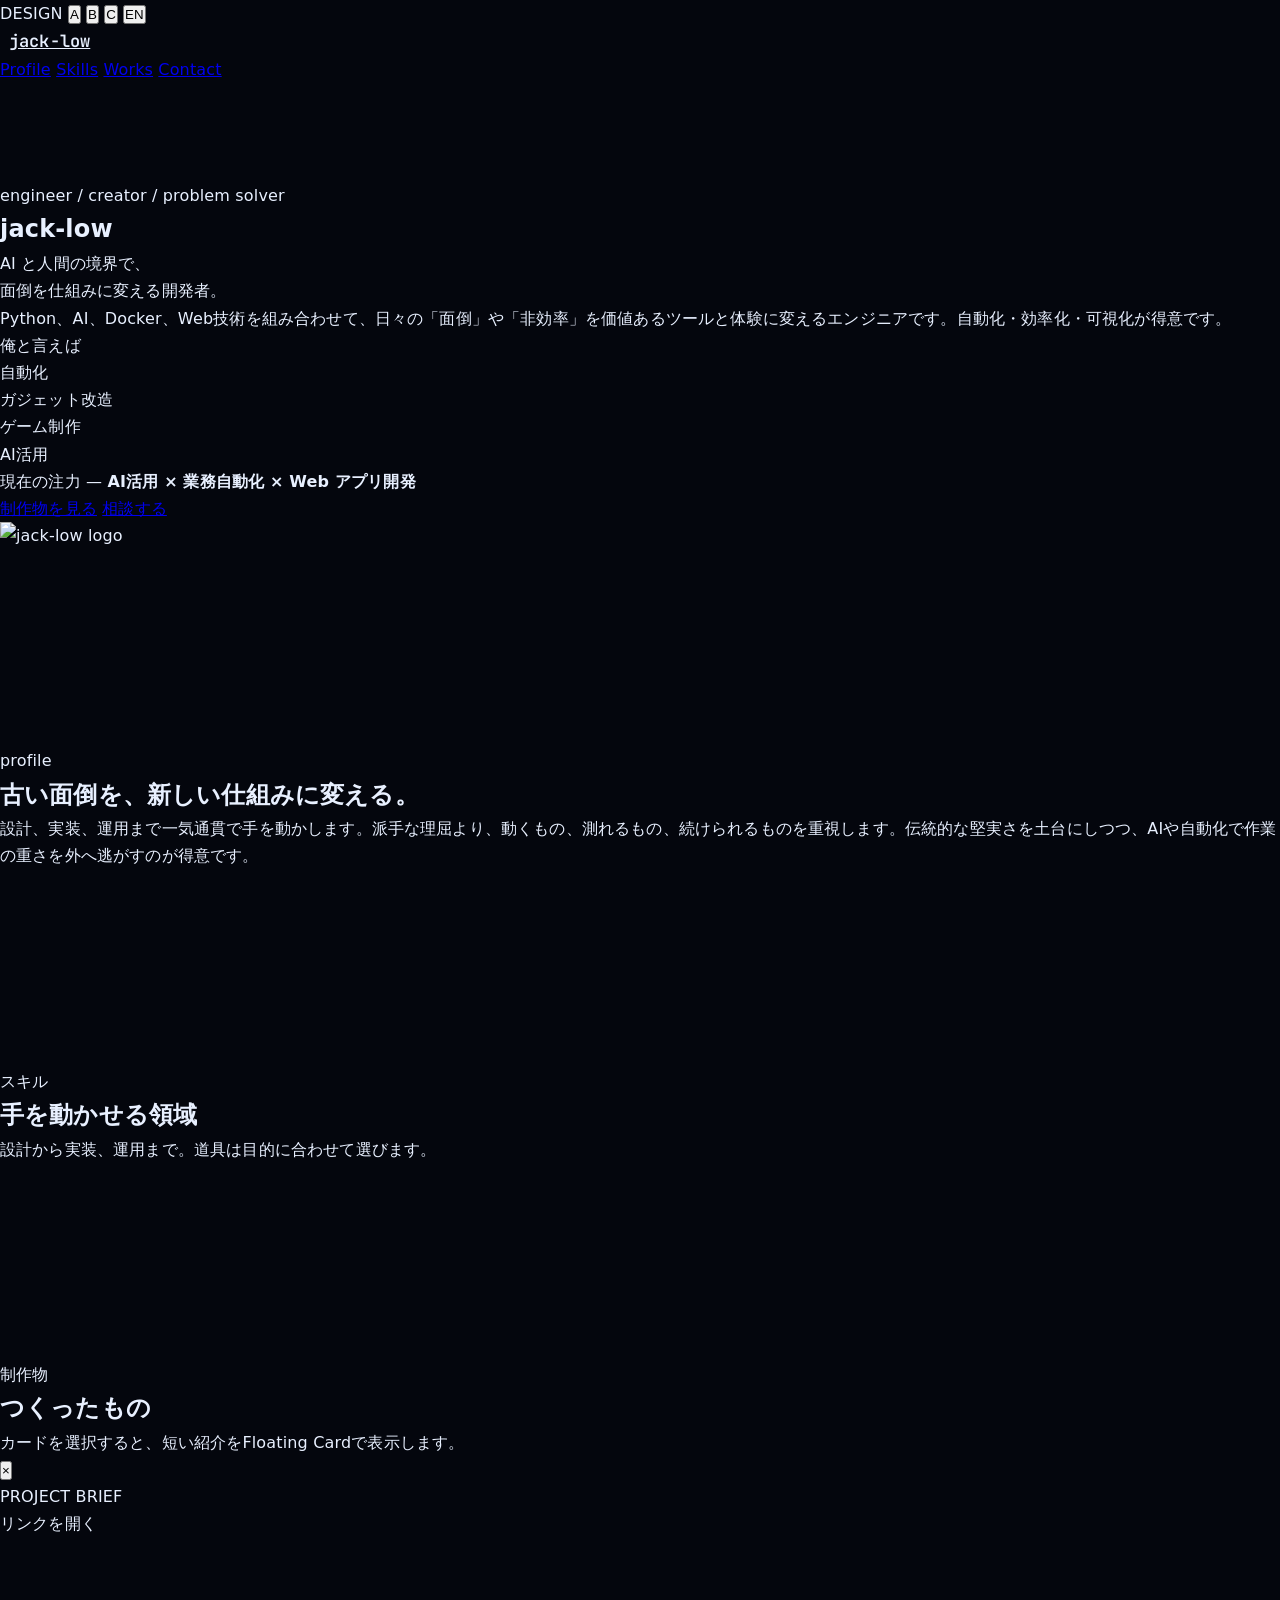
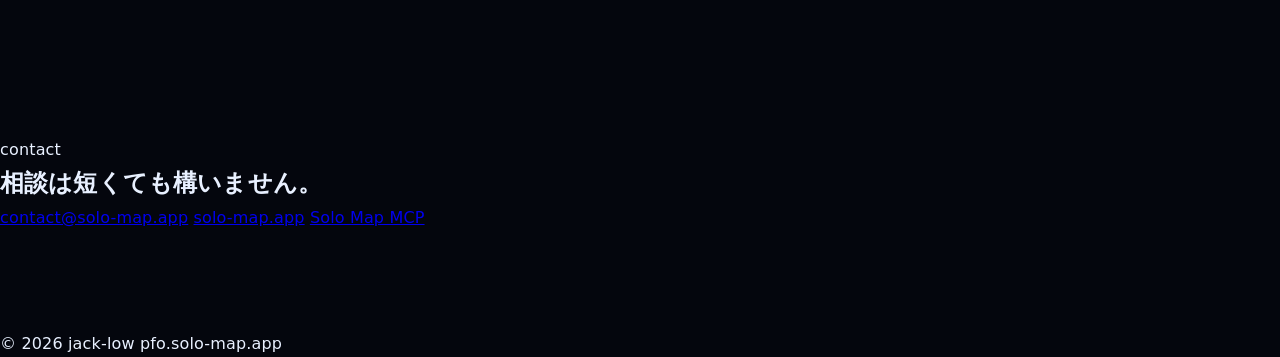
==== commit cd03161c: "Revert "Bust portfolio asset cache" This reverts commit 7bddc334994383a190762259c332096429b68a9c." ====
--- a/index.html
+++ b/index.html
@@ -1,52 +1,31 @@
-<!DOCTYPE html>
-<html lang="ja" data-theme="dark">
+<!doctype html>
+<html lang="ja" data-variant="a">
 <head>
 <meta charset="UTF-8">
 <meta name="viewport" content="width=device-width, initial-scale=1.0">
-
-<!-- ===== Primary meta ===== -->
 <title>jack-low — Engineer / Creator / Problem Solver</title>
-<meta name="description" content="AIと自動化で日々の「面倒」を仕組みに変えるエンジニア jack-low のポートフォリオ。Python・AI/LLM・Docker・Web を軸に、自動化・効率化・可視化を手掛けています。">
+<meta name="description" content="AIと自動化で日々の面倒を仕組みに変えるエンジニア jack-low のポートフォリオ。Python・AI/LLM・Docker・Web を軸に、自動化・効率化・可視化を手掛けています。">
 <meta name="author" content="jack-low">
 <meta name="robots" content="index, follow">
-<meta name="theme-color" content="#04060d" media="(prefers-color-scheme: dark)">
-<meta name="theme-color" content="#eef2fb" media="(prefers-color-scheme: light)">
+<meta name="theme-color" content="#f6f6f3">
 <link rel="canonical" href="https://pfo.solo-map.app/">
 
-<!-- ===== Open Graph ===== -->
 <meta property="og:type" content="website">
 <meta property="og:site_name" content="jack-low — Portfolio">
 <meta property="og:title" content="jack-low — Engineer / Creator / Problem Solver">
-<meta property="og:description" content="AIと自動化で日々の「面倒」を仕組みに変えるエンジニア jack-low のポートフォリオ。">
+<meta property="og:description" content="AIと自動化で日々の面倒を仕組みに変えるエンジニア jack-low のポートフォリオ。">
 <meta property="og:url" content="https://pfo.solo-map.app/">
 <meta property="og:locale" content="ja_JP">
 <meta property="og:image" content="https://pfo.solo-map.app/assets/og-image.png">
-<meta property="og:image:width" content="1200">
-<meta property="og:image:height" content="630">
-<meta property="og:image:alt" content="jack-low — Engineer / Creator / Problem Solver">
+<meta name="twitter:card" content="summary_large_image">
 
-<!-- ===== Twitter/X card ===== -->
-<meta name="twitter:card" content="summary_large_image">
-<meta name="twitter:title" content="jack-low — Engineer / Creator / Problem Solver">
-<meta name="twitter:description" content="AIと自動化で日々の「面倒」を仕組みに変えるエンジニア jack-low のポートフォリオ。">
-<meta name="twitter:image" content="https://pfo.solo-map.app/assets/og-image.png">
-
-<!-- ===== Icons / manifest ===== -->
 <link rel="icon" href="/assets/favicon.svg" type="image/svg+xml">
-<link rel="icon" href="/assets/favicon-32.png" sizes="32x32" type="image/png">
 <link rel="apple-touch-icon" href="/assets/apple-touch-icon.png">
-<link rel="manifest" href="/site.webmanifest">
-
-<!-- ===== Fonts ===== -->
 <link rel="preconnect" href="https://fonts.googleapis.com">
 <link rel="preconnect" href="https://fonts.gstatic.com" crossorigin>
-<link href="https://fonts.googleapis.com/css2?family=Oxanium:wght@500;600;700;800&family=Noto+Sans+JP:wght@400;500;700&family=JetBrains+Mono:wght@400;500;600&display=swap" rel="stylesheet">
+<link href="https://fonts.googleapis.com/css2?family=JetBrains+Mono:wght@400;500;600&family=Plus+Jakarta+Sans:wght@400;500;600;700;800&family=Schibsted+Grotesk:wght@400;500;600;700&family=Space+Grotesk:wght@400;500;600;700&family=Zen+Kaku+Gothic+New:wght@400;500;700&family=Zen+Maru+Gothic:wght@400;500;700&display=swap" rel="stylesheet">
+<link rel="stylesheet" href="css/style.css">
 
-<!-- ===== Styles ===== -->
-<link rel="stylesheet" href="css/style.css">
-<link rel="stylesheet" href="css/sections.css">
-
-<!-- ===== Structured data ===== -->
 <script type="application/ld+json">
 {
   "@context": "https://schema.org",
@@ -54,308 +33,117 @@
   "name": "jack-low",
   "url": "https://pfo.solo-map.app/",
   "image": "https://pfo.solo-map.app/assets/og-image.png",
-  "jobTitle": "Engineer / Creator",
+  "jobTitle": "Engineer / Creator / Problem Solver",
   "email": "mailto:contact@solo-map.app",
-  "knowsAbout": ["Python", "AI", "LLM", "Docker", "JavaScript", "Web Development", "Automation"],
+  "knowsAbout": ["Python", "Docker", "JavaScript", "VBA", "AI", "LLM", "Web Development", "Automation", "Game Development"],
   "description": "AIと自動化で日々の面倒を仕組みに変えるエンジニア。"
-}
-</script>
-<script type="application/ld+json">
-{
-  "@context": "https://schema.org",
-  "@type": "WebSite",
-  "name": "jack-low — Portfolio",
-  "url": "https://pfo.solo-map.app/",
-  "inLanguage": "ja"
 }
 </script>
 </head>
 <body>
-
-<!-- skip link -->
 <a class="skip-link" href="#main">本文へスキップ</a>
 
-<!-- backdrop layers (decorative) -->
-<canvas id="bg-canvas" aria-hidden="true"></canvas>
-<div class="atmosphere" aria-hidden="true"></div>
-<div class="grid-overlay" aria-hidden="true"></div>
-<div class="vignette" aria-hidden="true"></div>
-
-<!-- ===== NAV ===== -->
-<nav class="nav" id="nav" aria-label="メインナビゲーション">
-  <a class="brand" href="#top"><span class="chev" aria-hidden="true">&gt;_</span> jack-low</a>
-  <ul class="nav-links">
-    <li><a href="#top" data-nav="top" class="active" aria-current="page">ホーム</a></li>
-    <li><a href="#about" data-nav="about">About</a></li>
-    <li><a href="#skills" data-nav="skills">スキル</a></li>
-    <li><a href="#works" data-nav="works">制作物</a></li>
-    <li><a href="#timeline" data-nav="timeline">活動履歴</a></li>
-    <li><a href="#contact" data-nav="contact">お問い合わせ</a></li>
-  </ul>
-  <div class="nav-right">
-    <button class="toggle" id="theme-toggle" type="button" role="switch" aria-checked="false" aria-label="ダーク／ライトテーマ切替"><span class="knob" aria-hidden="true"></span></button>
-    <button class="burger" id="burger" type="button" aria-label="メニューを開く" aria-expanded="false" aria-controls="mobile-menu"><span></span><span></span><span></span></button>
-  </div>
-</nav>
-
-<div class="mobile-menu" id="mobile-menu" aria-hidden="true">
-  <a href="#top">ホーム</a>
-  <a href="#about">About</a>
-  <a href="#skills">スキル</a>
-  <a href="#works">制作物</a>
-  <a href="#timeline">活動履歴</a>
-  <a href="#contact">お問い合わせ</a>
+<div class="design-switcher" role="toolbar" aria-label="Design switcher">
+  <span>DESIGN</span>
+  <button type="button" data-set-variant="a" aria-pressed="true">A</button>
+  <button type="button" data-set-variant="b" aria-pressed="false">B</button>
+  <button type="button" data-set-variant="c" aria-pressed="false">C</button>
+  <i aria-hidden="true"></i>
+  <button type="button" data-toggle-lang aria-label="Toggle language">EN</button>
 </div>
 
-<!-- ===== RIGHT RAIL (decorative section index) ===== -->
-<nav class="rail" id="rail" aria-label="セクションナビゲーション">
-  <a href="#top" data-rail="top" class="active" tabindex="-1"><span class="meta"><span class="rn">01</span>TOP</span><span class="dot"></span></a>
-  <a href="#about" data-rail="about" tabindex="-1"><span class="meta"><span class="rn">02</span>ABOUT</span><span class="dot"></span></a>
-  <a href="#skills" data-rail="skills" tabindex="-1"><span class="meta"><span class="rn">03</span>SKILLS</span><span class="dot"></span></a>
-  <a href="#works" data-rail="works" tabindex="-1"><span class="meta"><span class="rn">04</span>WORKS</span><span class="dot"></span></a>
-  <a href="#timeline" data-rail="timeline" tabindex="-1"><span class="meta"><span class="rn">05</span>TIMELINE</span><span class="dot"></span></a>
-  <a href="#contact" data-rail="contact" tabindex="-1"><span class="meta"><span class="rn">06</span>CONTACT</span><span class="dot"></span></a>
-</nav>
+<header class="site-nav" aria-label="Primary">
+  <a class="brand" href="#top">
+    <img src="assets/jacklow-logo.png" alt="">
+    <span>jack-low</span>
+  </a>
+  <nav>
+    <a href="#profile" data-i18n="navProfile">Profile</a>
+    <a href="#skills" data-i18n="navSkills">Skills</a>
+    <a href="#works" data-i18n="navWorks">Works</a>
+    <a href="#contact" data-i18n="navContact">Contact</a>
+  </nav>
+</header>
 
-<main class="shell" id="main" tabindex="-1">
-
-<!-- ===== HERO ===== -->
-<section class="hero" id="top" data-screen-label="01 HERO">
-  <div class="wrap">
-    <div class="hero-grid">
-      <div class="hero-copy">
-        <p class="hero-eyebrow reveal-x">_engineer / <span class="b">creator</span> / problem solver</p>
-        <h1 class="reveal-x" style="--d:80ms"><span class="glitch" id="glitch-name" data-text="jack-low">jack-low</span></h1>
-        <p class="hero-lead reveal-x" style="--d:160ms">AI と人間の境界で、<br>面倒を<span class="hl">仕組み</span>に変える開発者。</p>
-        <p class="hero-desc reveal-x" style="--d:240ms">Python、AI、Docker、Web技術を組み合わせて、日々の「面倒」や「非効率」を価値あるツールと体験に変えるエンジニアです。自動化・効率化・可視化が得意です。</p>
-        <div class="hero-cta reveal-x" style="--d:320ms">
-          <a href="#works" class="btn btn-primary"><svg class="mi" viewBox="0 0 24 24" fill="none" stroke="currentColor" stroke-width="2" aria-hidden="true"><polyline points="16 18 22 12 16 6"/><polyline points="8 6 2 12 8 18"/></svg>制作物を見る</a>
-          <a href="#contact" class="btn btn-ghost"><svg class="mi" viewBox="0 0 24 24" fill="none" stroke="currentColor" stroke-width="2" aria-hidden="true"><rect x="3" y="5" width="18" height="14" rx="2"/><polyline points="3 7 12 13 21 7"/></svg>お問い合わせ</a>
-        </div>
-        <div class="tech-row reveal-x" style="--d:400ms">
-          <span class="chip" title="Python"><svg viewBox="0 0 24 24" fill="currentColor" aria-hidden="true"><path d="M11.9 0C6.5 0 6.8 2.4 6.8 2.4v2.4h5.2v.7H4.7S1 5.1 1 10.6s3.3 5.3 3.3 5.3h1.9v-2.6s-.1-3.3 3.2-3.3h5.2s3.1.1 3.1-3V3S18.4 0 11.9 0zM9 1.6c.5 0 .9.4.9.9s-.4.9-.9.9-.9-.4-.9-.9.4-.9.9-.9z"/><path d="M12.1 24c5.4 0 5.1-2.4 5.1-2.4v-2.4h-5.2v-.7h7.3s3.7.4 3.7-5.1-3.3-5.3-3.3-5.3h-1.9v2.6s.1 3.3-3.2 3.3H8.4s-3.1-.1-3.1 3v4.9S5.6 24 12.1 24zM15 22.4c-.5 0-.9-.4-.9-.9s.4-.9.9-.9.9.4.9.9-.4.9-.9.9z"/></svg></span>
-          <span class="chip" title="Docker"><svg viewBox="0 0 24 24" fill="currentColor" aria-hidden="true"><path d="M22 9.5c-.3-.2-1.4-.5-2.3-.3-.1-.9-.6-1.6-1.4-2.3l-.5-.4-.4.5c-.5.6-.7 1.6-.6 2.4 0 .3.2.8.4 1.2-.3.2-.9.4-1.6.4H1.5l-.1.5c-.2 1.4 0 2.9.7 4.2.7 1.4 1.9 2.4 3.4 2.9 1.6.6 4 .9 6.5 0 1.2-.4 2.3-1.1 3.2-2 .8-.9 1.4-1.9 1.8-3.1h.2c1.1 0 1.8-.4 2.2-.8.3-.3.5-.6.6-.9l.1-.3-.3-.2zM3.3 11.2h1.9v1.9H3.3zm2.4 0h1.9v1.9H5.7zm2.4 0H10v1.9H8.1zm2.4 0h1.9v1.9h-1.9zM5.7 9H7.6v1.9H5.7zm2.4 0H10v1.9H8.1zm2.4 0h1.9v1.9h-1.9zm0-2.2h1.9v1.9h-1.9z"/></svg></span>
-          <span class="chip" title="JavaScript"><svg viewBox="0 0 24 24" fill="currentColor" aria-hidden="true"><path d="M3 3h18v18H3V3zm9.9 14.5c.4.8 1 1.4 2.1 1.4 1 0 1.6-.5 1.6-1.1 0-.8-.6-1.1-1.7-1.5l-.6-.3c-1.7-.7-2.8-1.6-2.8-3.5 0-1.7 1.3-3 3.3-3 1.4 0 2.5.5 3.2 1.8l-1.8 1.1c-.4-.7-.8-1-1.4-1-.6 0-1 .4-1 1 0 .6.4.9 1.4 1.3l.6.3c2 .8 3.1 1.7 3.1 3.6 0 2.1-1.6 3.2-3.8 3.2-2.1 0-3.5-1-4.2-2.3l1.9-1.1zM5.6 17.7c.3.6.6 1.1 1.4 1.1.7 0 1.2-.3 1.2-1.4V9.9h2.2v7.5c0 2.3-1.3 3.3-3.3 3.3-1.8 0-2.8-.9-3.3-2.1l1.8-.9z"/></svg></span>
-          <span class="chip" title="AI / LLM"><svg viewBox="0 0 24 24" fill="none" stroke="currentColor" stroke-width="1.6" aria-hidden="true"><circle cx="12" cy="12" r="3"/><circle cx="5" cy="6" r="1.6"/><circle cx="19" cy="6" r="1.6"/><circle cx="5" cy="18" r="1.6"/><circle cx="19" cy="18" r="1.6"/><path d="M6.3 7l3.4 3.4M17.7 7l-3.4 3.4M6.3 17l3.4-3.4M17.7 17l-3.4-3.4"/></svg></span>
-          <span class="chip" title="Automation"><svg viewBox="0 0 24 24" fill="none" stroke="currentColor" stroke-width="1.6" aria-hidden="true"><path d="M3 12h4l2 6 4-12 2 6h4"/></svg></span>
-          <span class="chip" title="Web"><svg viewBox="0 0 24 24" fill="none" stroke="currentColor" stroke-width="1.6" aria-hidden="true"><circle cx="12" cy="12" r="9"/><path d="M3 12h18M12 3c2.5 2.5 2.5 15 0 18M12 3c-2.5 2.5-2.5 15 0 18"/></svg></span>
-        </div>
+<main id="main" tabindex="-1">
+  <section class="hero" id="top">
+    <div class="hero-copy">
+      <p class="eyebrow" data-i18n="eyebrow">engineer / creator / problem solver</p>
+      <h1>jack-low</h1>
+      <p class="headline"><span data-i18n="headlineA">AI と人間の境界で、</span><br><span data-i18n="headlineB">面倒を仕組みに変える開発者。</span></p>
+      <p class="lead" data-i18n="lead">Python、AI、Docker、Web技術を組み合わせて、日々の「面倒」や「非効率」を価値あるツールと体験に変えるエンジニアです。自動化・効率化・可視化が得意です。</p>
+      <div class="known-row" aria-label="Known for">
+        <span data-i18n="knownForLabel">俺と言えば</span>
+        <ul>
+          <li data-i18n="known1">自動化</li>
+          <li data-i18n="known2">ガジェット改造</li>
+          <li data-i18n="known3">ゲーム制作</li>
+          <li data-i18n="known4">AI活用</li>
+        </ul>
       </div>
-
-      <div class="hero-stage">
-        <div class="hero-stage-top">
-          <!-- terminal -->
-          <div class="terminal reveal" style="--d:120ms">
-            <div class="terminal-bar"><span class="d r" aria-hidden="true"></span><span class="d y" aria-hidden="true"></span><span class="d g" aria-hidden="true"></span><span class="fn">~/jack-low/main.py</span></div>
-            <div class="terminal-body" id="terminal-body" aria-hidden="true"></div>
-          </div>
-          <!-- brain -->
-          <div class="brain-box reveal" style="--d:200ms">
-            <canvas id="brain-canvas" aria-hidden="true"></canvas>
-            <span class="brain-label">NEURAL.CORE</span>
-          </div>
-        </div>
-
-        <div class="stat-stack">
-          <div class="hero-stage-top" style="grid-template-columns:1fr 1fr">
-            <!-- system status -->
-            <div class="panel stat-card reveal" style="--d:260ms">
-              <div class="hd"><span>SYSTEM STATUS</span></div>
-              <div class="status-row"><span class="nm">AI / LLM</span><span class="st"><span class="pulse" aria-hidden="true"></span>ONLINE</span></div>
-              <div class="status-row"><span class="nm">AUTOMATION</span><span class="st"><span class="pulse" aria-hidden="true"></span>RUNNING</span></div>
-              <div class="status-row"><span class="nm">DOCKER</span><span class="st"><span class="pulse" aria-hidden="true"></span>HEALTHY</span></div>
-            </div>
-            <!-- projects count -->
-            <div class="panel stat-card reveal" style="--d:320ms">
-              <div class="hd"><span>PROJECTS</span></div>
-              <div class="bigstat">
-                <span class="num" data-count="7">0</span>
-                <div class="bars" aria-hidden="true"><i style="height:40%"></i><i style="height:62%"></i><i style="height:48%"></i><i style="height:80%"></i><i style="height:66%"></i><i style="height:100%"></i></div>
-              </div>
-            </div>
-          </div>
-          <!-- current focus (was a placeholder "latest commit") -->
-          <div class="panel stat-card commit reveal" style="--d:380ms">
-            <div class="hd"><span>CURRENT FOCUS</span></div>
-            <p class="msg">AI活用 × 業務自動化 × Web アプリ開発</p>
-            <div class="meta"><span class="hash">#ai-automation</span><span class="ago">継続中</span></div>
-          </div>
-        </div>
+      <p class="focus"><span data-i18n="focusLabel">現在の注力</span> — <strong data-i18n="focus">AI活用 × 業務自動化 × Web アプリ開発</strong></p>
+      <div class="hero-actions">
+        <a class="primary-link" href="#works" data-i18n="viewWorks">制作物を見る</a>
+        <a class="secondary-link" href="mailto:contact@solo-map.app" data-i18n="contactMe">相談する</a>
       </div>
     </div>
-    <div class="scroll-cue" aria-hidden="true"><svg viewBox="0 0 24 24" fill="none" stroke="currentColor" stroke-width="2"><polyline points="6 9 12 15 18 9"/></svg></div>
-  </div>
-</section>
+    <figure class="hero-mark" aria-label="jack-low logo">
+      <img src="assets/jacklow-logo.png" alt="jack-low logo">
+    </figure>
+  </section>
 
-<!-- ===== ABOUT ===== -->
-<section id="about" data-screen-label="02 ABOUT">
-  <div class="wrap">
-    <div class="about-grid">
-      <div class="about-text reveal-x">
-        <p class="sec-eyebrow"><span class="num">02</span> _about</p>
-        <h2 class="sec-title"><svg class="ic" viewBox="0 0 24 24" fill="none" stroke="currentColor" stroke-width="1.8" aria-hidden="true"><circle cx="12" cy="8" r="4"/><path d="M4 21c0-4 4-6 8-6s8 2 8 6"/></svg>About</h2>
-        <p>エンジニア兼クリエイターとして、ソフトウェア開発と自動化に取り組んでいます。</p>
-        <p>学生時代からゲームや自動化ツールを作るのが好きで、</p>
-        <p><span class="em">Webアプリ・インフラ・AI・自動化</span>まで幅広く手を動かしてきました。</p>
-        <p>面倒な作業を繰り返し仕組みに変え、誰かの時間を生むことがモットーです。</p>
-        <p>得意領域は<span class="em">ゲーム開発、モジュラーデザイン、ガジェット改造</span>。</p>
-        <p>技術活用とその仕組み化・拡張づくりを大切にしています。</p>
-        <div class="tags">
-          <span class="tag-pill">ENGINEER</span>
-          <span class="tag-pill">CREATOR</span>
-          <span class="tag-pill">AUTOMATION</span>
-          <span class="tag-pill">GAMER</span>
-        </div>
-      </div>
-      <div class="scene reveal-x reveal-r" style="--d:120ms">
-        <canvas id="scene-canvas" aria-hidden="true"></canvas>
-        <span class="tagline">// workstation.exe</span>
-      </div>
+  <section class="profile-section" id="profile">
+    <div>
+      <p class="section-kicker" data-i18n="profileKicker">profile</p>
+      <h2 data-i18n="profileTitle">古い面倒を、新しい仕組みに変える。</h2>
     </div>
-  </div>
-</section>
+    <p data-i18n="profileBody">設計、実装、運用まで一気通貫で手を動かします。派手な理屈より、動くもの、測れるもの、続けられるものを重視します。伝統的な堅実さを土台にしつつ、AIや自動化で作業の重さを外へ逃がすのが得意です。</p>
+  </section>
 
-<!-- ===== SKILLS ===== -->
-<section id="skills" data-screen-label="03 SKILLS">
-  <div class="wrap">
-    <p class="sec-eyebrow reveal"><span class="num">03</span> _skills</p>
-    <h2 class="sec-title reveal" style="--d:60ms"><span class="br" aria-hidden="true">&lt;/&gt;</span> Skills</h2>
-    <div class="skill-grid" style="margin-top:26px">
-      <div class="panel skill-card reveal"><span class="sweep" aria-hidden="true"></span><div class="ic" aria-hidden="true"><svg viewBox="0 0 24 24" fill="var(--cyan)"><path d="M11.9 2C8.5 2 8.7 3.5 8.7 3.5v1.6h3.3v.5H7.5S5 5.3 5 8.8s2.2 3.4 2.2 3.4h1.3v-1.7s0-2.1 2.1-2.1h3.3s2 0 2-1.9V3.9S18 2 11.9 2z"/><path d="M12.1 22c3.4 0 3.2-1.5 3.2-1.5v-1.6h-3.3v-.5h4.5s2.5.2 2.5-3.3-2.2-3.4-2.2-3.4h-1.3v1.7s0 2.1-2.1 2.1H10.1s-2 0-2 1.9v3.6S6 22 12.1 22z"/></svg></div><div><h3>Python</h3><p>データ処理・自動化・AI開発まで幅広く対応</p></div></div>
-      <div class="panel skill-card reveal" style="--d:80ms"><span class="sweep" aria-hidden="true"></span><div class="ic" aria-hidden="true"><svg viewBox="0 0 24 24" fill="none" stroke="var(--cyan)" stroke-width="1.6"><rect x="3" y="10" width="3" height="3"/><rect x="7" y="10" width="3" height="3"/><rect x="11" y="10" width="3" height="3"/><rect x="7" y="6" width="3" height="3"/><path d="M3 13c0 4 3 6 7 6 5 0 8-3 9-7 1 .2 2 0 2.5-.6"/></svg></div><div><h3>Docker</h3><p>環境構築・運用・コンテナ化を最適化</p></div></div>
-      <div class="panel skill-card reveal" style="--d:160ms"><span class="sweep" aria-hidden="true"></span><div class="ic" aria-hidden="true"><svg viewBox="0 0 24 24" fill="var(--cyan)"><path d="M4 4h16v16H4V4zm11 13c.3.5.7.9 1.5.9.7 0 1.1-.3 1.1-.8 0-.5-.4-.7-1.1-1l-.4-.2c-1.2-.5-2-1.1-2-2.4 0-1.2.9-2 2.3-2 1 0 1.7.3 2.2 1.2l-1.2.8c-.3-.5-.6-.7-1-.7s-.7.3-.7.7c0 .4.3.6.9.9l.4.2c1.4.6 2.1 1.2 2.1 2.5 0 1.4-1.1 2.2-2.6 2.2-1.4 0-2.4-.7-2.9-1.6l1.4-.9zM9 17.2c.2.4.4.7.9.7.5 0 .8-.2.8-1V12h1.5v5c0 1.5-.9 2.2-2.2 2.2-1.2 0-1.9-.6-2.3-1.4l1.3-.6z"/></svg></div><div><h3>JavaScript</h3><p>Webアプリ開発・インタラクティブ実装</p></div></div>
-      <div class="panel skill-card reveal" style="--d:240ms"><span class="sweep" aria-hidden="true"></span><div class="ic" aria-hidden="true"><svg viewBox="0 0 24 24" fill="none" stroke="var(--cyan)" stroke-width="1.6"><rect x="3" y="3" width="18" height="18" rx="1"/><path d="M3 9h18M3 15h18M9 3v18M15 3v18"/></svg></div><div><h3>VBA</h3><p>業務自動化・効率化・Excel連携を強化</p></div></div>
-      <div class="panel skill-card reveal" style="--d:80ms"><span class="sweep" aria-hidden="true"></span><div class="ic" aria-hidden="true"><svg viewBox="0 0 24 24" fill="none" stroke="var(--cyan)" stroke-width="1.5"><circle cx="12" cy="12" r="2.5"/><circle cx="5" cy="7" r="1.4"/><circle cx="19" cy="7" r="1.4"/><circle cx="5" cy="17" r="1.4"/><circle cx="19" cy="17" r="1.4"/><path d="M6.2 7.8l3.6 3M17.8 7.8l-3.6 3M6.2 16.2l3.6-3M17.8 16.2l-3.6-3"/></svg></div><div><h3>AI / LLM</h3><p>LLM活用・プロンプト設計・RAG構築など</p></div></div>
-      <div class="panel skill-card reveal" style="--d:160ms"><span class="sweep" aria-hidden="true"></span><div class="ic" aria-hidden="true"><svg viewBox="0 0 24 24" fill="none" stroke="var(--cyan)" stroke-width="1.6"><circle cx="12" cy="12" r="9"/><path d="M3 12h18M12 3c2.5 2.5 2.5 15 0 18M12 3c-2.5 2.5-2.5 15 0 18"/></svg></div><div><h3>Web Development</h3><p>FastAPI・Flask・Next.jsなどモダンな開発を実践</p></div></div>
-      <div class="panel skill-card reveal" style="--d:240ms"><span class="sweep" aria-hidden="true"></span><div class="ic" aria-hidden="true"><svg viewBox="0 0 24 24" fill="none" stroke="var(--cyan)" stroke-width="1.5"><circle cx="12" cy="12" r="3"/><path d="M12 2v3M12 19v3M2 12h3M19 12h3M5 5l2 2M17 17l2 2M19 5l-2 2M7 17l-2 2"/></svg></div><div><h3>Automation</h3><p>定型作業の自動化・スケジューリング・効率化設計</p></div></div>
-      <div class="panel skill-card reveal" style="--d:320ms"><span class="sweep" aria-hidden="true"></span><div class="ic" aria-hidden="true"><svg viewBox="0 0 24 24" fill="none" stroke="var(--cyan)" stroke-width="1.6"><rect x="2" y="7" width="20" height="10" rx="5"/><path d="M7 11v2M6 12h2M15 11.5h.01M18 13.5h.01"/></svg></div><div><h3>Game / Creative Tools</h3><p>ゲーム制作・ツール開発・ガジェット改造・デザイン</p></div></div>
+  <section class="skills-section" id="skills">
+    <div class="section-head">
+      <p class="section-kicker" data-i18n="skillsLabel">スキル</p>
+      <h2 data-i18n="skillsTitle">手を動かせる領域</h2>
+      <p data-i18n="skillsLead">設計から実装、運用まで。道具は目的に合わせて選びます。</p>
     </div>
-  </div>
-</section>
+    <ul class="skill-list" id="skill-list" aria-label="Skills"></ul>
+  </section>
 
-<!-- ===== WORKS ===== -->
-<section id="works" data-screen-label="04 WORKS">
-  <div class="wrap">
-    <div class="works-head">
-      <div class="reveal">
-        <p class="sec-eyebrow"><span class="num">04</span> _works</p>
-        <h2 class="sec-title"><svg class="ic" viewBox="0 0 24 24" fill="none" stroke="currentColor" stroke-width="1.8" aria-hidden="true"><rect x="3" y="4" width="18" height="14" rx="2"/><path d="M8 20h8"/></svg>Works</h2>
-      </div>
-      <p class="works-note reveal" style="--d:80ms">設計・実装・運用まで、一貫して手を動かしたプロジェクト</p>
+  <section class="works-section" id="works">
+    <div class="section-head">
+      <p class="section-kicker" data-i18n="worksLabel">制作物</p>
+      <h2 data-i18n="worksTitle">つくったもの</h2>
+      <p data-i18n="worksLead">カードを選択すると、短い紹介をFloating Cardで表示します。</p>
     </div>
-    <div class="works-rail" id="works-rail"></div>
-  </div>
-</section>
+    <div class="works-grid" id="works-grid"></div>
+    <aside class="floating-card" id="floating-card" role="dialog" aria-modal="false" aria-hidden="true">
+      <button class="floating-close" type="button" aria-label="紹介枠を閉じる">&times;</button>
+      <p class="floating-kicker">PROJECT BRIEF</p>
+      <h3></h3>
+      <p class="floating-desc"></p>
+      <div class="floating-tags"></div>
+      <a class="floating-link" target="_blank" rel="noopener noreferrer" data-i18n="openLink">リンクを開く</a>
+    </aside>
+  </section>
 
-<!-- ===== TIMELINE ===== -->
-<section id="timeline" data-screen-label="05 TIMELINE">
-  <div class="wrap">
-    <div class="timeline-grid">
-      <div class="reveal-x">
-        <p class="sec-eyebrow"><span class="num">05</span> _timeline</p>
-        <h2 class="sec-title"><svg class="ic" viewBox="0 0 24 24" fill="none" stroke="currentColor" stroke-width="1.8" aria-hidden="true"><circle cx="12" cy="12" r="9"/><path d="M12 7v5l3 2"/></svg>活動履歴</h2>
-        <!-- EDIT: 実際の年・出来事に差し替えてください（現状は事実ベースの概略） -->
-        <ul class="tl-list" style="margin-top:18px">
-          <li class="tl-item reveal"><span class="yr">2024</span><span class="ev">AI・LLMを活用した<span class="em">分析・効率化ツール</span>の開発に注力</span></li>
-          <li class="tl-item reveal" style="--d:80ms"><span class="yr">2023</span><span class="ev">データ取得から通知までの<span class="em">業務自動化パイプライン</span>を構築</span></li>
-          <li class="tl-item reveal" style="--d:160ms"><span class="yr">2023</span><span class="ev">Docker + FastAPI で開発・運用の基盤を整備</span></li>
-          <li class="tl-item reveal" style="--d:240ms"><span class="yr">2022</span><span class="ev">Python製のゲームを制作・公開</span></li>
-          <li class="tl-item reveal" style="--d:320ms"><span class="yr">2021</span><span class="ev">エンジニアとしての活動を本格化</span></li>
-          <li class="tl-item reveal" style="--d:400ms"><span class="yr">2020</span><span class="ev">独学でプログラミングを学び始める</span></li>
-        </ul>
-      </div>
-      <div class="constellation reveal-x reveal-r" style="--d:120ms">
-        <canvas id="constellation-canvas" aria-hidden="true"></canvas>
-      </div>
+  <section class="contact-section" id="contact">
+    <div>
+      <p class="section-kicker" data-i18n="contactLabel">contact</p>
+      <h2 data-i18n="contactTitle">相談は短くても構いません。</h2>
     </div>
-  </div>
-</section>
-
-<!-- ===== CONTACT ===== -->
-<section id="contact" data-screen-label="06 CONTACT">
-  <div class="wrap">
-    <div class="contact-grid">
-      <div class="reveal-x">
-        <p class="sec-eyebrow"><span class="num">06</span> _contact</p>
-        <h2 class="sec-title"><svg class="ic" viewBox="0 0 24 24" fill="none" stroke="currentColor" stroke-width="1.8" aria-hidden="true"><rect x="3" y="5" width="18" height="14" rx="2"/><polyline points="3 7 12 13 21 7"/></svg>お問い合わせ</h2>
-        <p class="contact-lead">お仕事のご相談・ご依頼など、お気軽にご連絡ください。下記フォームから送信いただけます。</p>
-
-        <form id="contact-form" class="contact-form" novalidate>
-          <div class="field">
-            <label for="cf-name">お名前 <span class="req" aria-hidden="true">*</span></label>
-            <input id="cf-name" name="name" type="text" autocomplete="name" required maxlength="80" aria-required="true" aria-describedby="cf-name-err">
-            <p class="err" id="cf-name-err" role="alert"></p>
-          </div>
-          <div class="field">
-            <label for="cf-email">返信先メールアドレス <span class="req" aria-hidden="true">*</span></label>
-            <input id="cf-email" name="email" type="email" autocomplete="email" required maxlength="160" aria-required="true" aria-describedby="cf-email-err">
-            <p class="err" id="cf-email-err" role="alert"></p>
-          </div>
-          <div class="field">
-            <label for="cf-subject">件名</label>
-            <input id="cf-subject" name="subject" type="text" maxlength="120" aria-describedby="cf-subject-err">
-            <p class="err" id="cf-subject-err" role="alert"></p>
-          </div>
-          <div class="field">
-            <label for="cf-message">本文 <span class="req" aria-hidden="true">*</span></label>
-            <textarea id="cf-message" name="message" rows="5" required minlength="5" maxlength="4000" aria-required="true" aria-describedby="cf-message-err"></textarea>
-            <p class="err" id="cf-message-err" role="alert"></p>
-          </div>
-
-          <!-- honeypot: visually hidden, must stay empty -->
-          <div class="hp" aria-hidden="true">
-            <label>会社名（入力しないでください）<input type="text" name="company" tabindex="-1" autocomplete="off"></label>
-          </div>
-
-          <div class="field consent">
-            <label class="checkbox"><input id="cf-consent" name="consent" type="checkbox" required aria-required="true"> <span>入力内容の送信に同意します <span class="req" aria-hidden="true">*</span></span></label>
-            <p class="err" id="cf-consent-err" role="alert"></p>
-          </div>
-
-          <!-- Cloudflare Turnstile: rendered only when a real site key is set in js/config.js -->
-          <div id="cf-turnstile" class="cf-turnstile-slot"></div>
-
-          <button type="submit" class="btn btn-primary" id="cf-submit"><svg class="mi" viewBox="0 0 24 24" fill="none" stroke="currentColor" stroke-width="2" aria-hidden="true"><path d="M22 2 11 13"/><path d="M22 2 15 22l-4-9-9-4 20-7z"/></svg>送信する</button>
-          <p class="form-status" id="cf-status" role="status" aria-live="polite"></p>
-        </form>
-      </div>
-
-      <div class="contact-side reveal-x reveal-r" style="--d:120ms">
-        <div class="contact-art">
-          <canvas id="contact-canvas" aria-hidden="true"></canvas>
-        </div>
-        <a class="panel contact-card email-card" href="mailto:contact@solo-map.app">
-          <span class="ic" aria-hidden="true"><svg viewBox="0 0 24 24" fill="none" stroke="currentColor" stroke-width="1.8"><rect x="3" y="5" width="18" height="14" rx="2"/><polyline points="3 7 12 13 21 7"/></svg></span>
-          <span><span class="lb">EMAIL</span><br><span class="vl">contact@solo-map.app</span></span>
-        </a>
-        <!-- READY-TO-ENABLE: GitHub link (handle: __nullx2__). Set social.github.enabled = true in js/config.js to show. -->
-      </div>
+    <div class="contact-links">
+      <a href="mailto:contact@solo-map.app">contact@solo-map.app</a>
+      <a href="https://solo-map.app/">solo-map.app</a>
+      <a href="https://mcp.solo-map.app/">Solo Map MCP</a>
     </div>
-  </div>
-</section>
-
+  </section>
 </main>
 
-<!-- ===== FOOTER ===== -->
-<footer class="footer">
-  <div class="wrap">
-    <a class="brand" href="#top"><span class="chev" aria-hidden="true">&gt;_</span> jack-low</a>
-    <span class="cr">© <span id="footer-year">2026</span> jack-low — pfo.solo-map.app</span>
-    <button class="to-top" id="to-top" type="button" aria-label="ページトップへ戻る"><svg viewBox="0 0 24 24" fill="none" stroke="currentColor" stroke-width="2" aria-hidden="true"><polyline points="18 15 12 9 6 15"/></svg></button>
-  </div>
+<footer class="site-footer">
+  <span>© <span id="year">2026</span> jack-low</span>
+  <span>pfo.solo-map.app</span>
 </footer>
 
-<div class="scanlines" aria-hidden="true"></div>
-
-<script src="js/config.js"></script>
-<script src="js/util.js"></script>
-<script src="js/works.js"></script>
-<script src="js/background.js"></script>
-<script src="js/neural.js"></script>
-<script src="js/scenes.js"></script>
-<script src="js/typing.js?v=20260614-1"></script>
-<script src="js/scroll.js"></script>
-<script src="js/contact.js"></script>
-<script src="js/ui.js"></script>
+<script src="js/site.js"></script>
 </body>
 </html>
